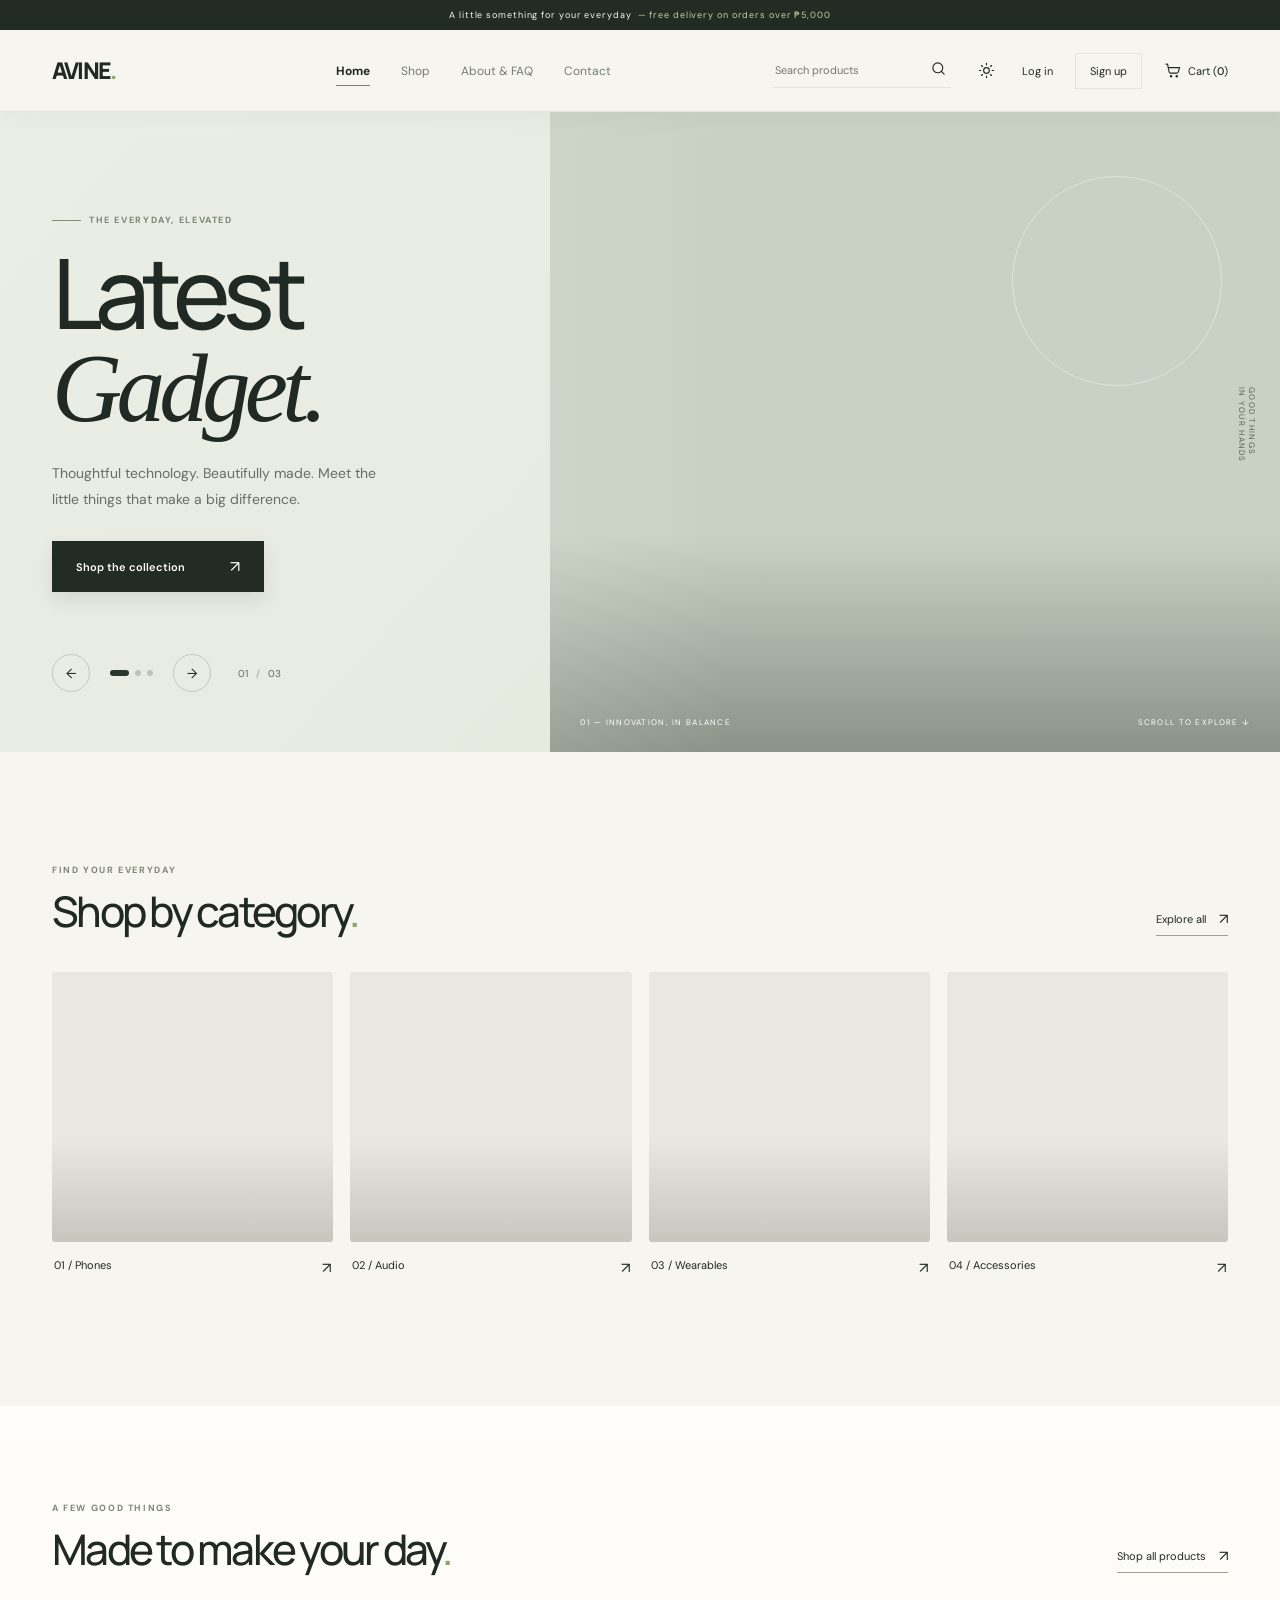
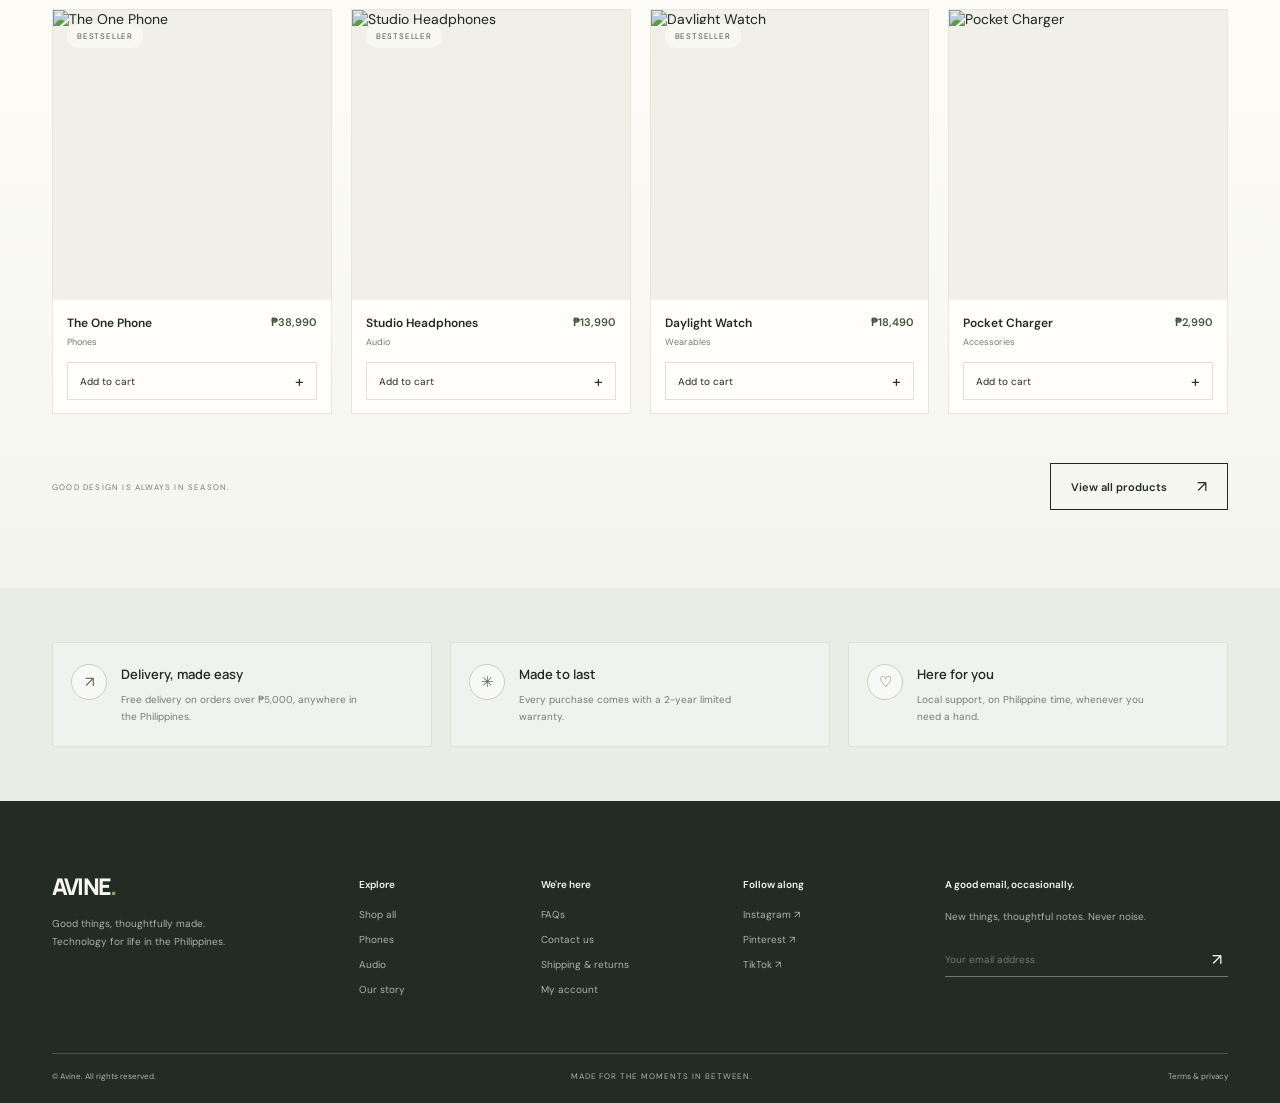
==== index.html @ 61c32970 "Initial commit" ====
<!DOCTYPE html>
<html lang="en-PH" class="scroll-smooth">
<head>
  <meta charset="UTF-8">
  <meta name="viewport" content="width=device-width, initial-scale=1.0">
  <meta name="theme-color" content="#f4f2eb">
  <title>AVINE — Designed for your everyday</title>
  <script>
    if (localStorage.getItem('avine-theme') === 'dark') document.documentElement.classList.add('dark');
  </script>
  <script src="https://cdn.tailwindcss.com"></script>
  <script>tailwind.config={darkMode:'class',theme:{extend:{fontFamily:{sans:['Inter','sans-serif'],display:['Manrope','sans-serif']}}}}</script>
  <link rel="preconnect" href="https://fonts.googleapis.com">
  <link rel="preconnect" href="https://fonts.gstatic.com" crossorigin>
  <link href="https://fonts.googleapis.com/css2?family=DM+Sans:wght@400;500;600;700&family=Manrope:wght@400;500;600;700;800&display=swap" rel="stylesheet">
  <link rel="stylesheet" href="styles.css">
</head>
<body data-page="home">
  <div class="announcement">A little something for your everyday <span>— free delivery on orders over ₱5,000</span></div>
  <header class="site-header">
    <a class="brand" href="index.html" aria-label="Avine home">AVINE<span class="brand-dot">.</span></a>
    <button class="menu-toggle" aria-label="Open navigation" aria-expanded="false"><span></span><span></span></button>
    <nav class="main-nav" aria-label="Main navigation">
      <a class="active" href="index.html">Home</a><a href="shop.html">Shop</a><a href="about-faq.html">About &amp; FAQ</a><a href="contact.html">Contact</a><a class="mobile-auth-link" href="auth.html">Log in</a><a class="mobile-auth-link" href="auth.html?mode=signup">Sign up</a>
    </nav>
    <div class="header-actions">
      <form class="search-form" action="shop.html"><input name="q" placeholder="Search products" aria-label="Search products"><button aria-label="Search"><svg viewBox="0 0 24 24"><circle cx="11" cy="11" r="7"></circle><path d="m16 16 4 4"></path></svg></button></form>
      <button class="theme-toggle" aria-label="Switch color theme"><svg class="sun-icon" viewBox="0 0 24 24"><circle cx="12" cy="12" r="4"></circle><path d="M12 2v2m0 16v2M4.93 4.93l1.42 1.42m11.3 11.3 1.42 1.42M2 12h2m16 0h2M4.93 19.07l1.42-1.42m11.3-11.3 1.42-1.42"></path></svg><svg class="moon-icon" viewBox="0 0 24 24"><path d="M20.2 15.1A8.5 8.5 0 0 1 8.9 3.8 8.5 8.5 0 1 0 20.2 15Z"></path></svg></button>
      <a class="login-link" href="auth.html">Log in</a><a class="signup-link" href="auth.html?mode=signup">Sign up</a><a class="cart-link" href="auth.html"><svg viewBox="0 0 24 24"><path d="M3 3h2l2.2 11.1a2 2 0 0 0 2 1.6h8.9a2 2 0 0 0 1.9-1.4L22 8H6"></path><circle cx="10" cy="20" r="1"></circle><circle cx="18" cy="20" r="1"></circle></svg><span>Cart (<b data-cart-count>0</b>)</span></a>
    </div>
  </header>
  <main>
    <section class="hero" aria-label="Featured collection">
      <div class="hero-copy">
        <p class="eyebrow"><span class="eyebrow-line"></span> THE EVERYDAY, ELEVATED</p>
        <h1 id="hero-title">Latest<br><span>Gadget.</span></h1>
        <p id="hero-description">Thoughtful technology. Beautifully made. Meet the little things that make a big difference.</p>
        <a class="button button-dark" href="shop.html">Shop the collection <span>↗</span></a>
        <div class="carousel-controls"><button data-slide="prev" aria-label="Previous slide">←</button><div class="carousel-dots"><button class="selected" data-slide-to="0" aria-label="Slide 1"></button><button data-slide-to="1" aria-label="Slide 2"></button><button data-slide-to="2" aria-label="Slide 3"></button></div><button data-slide="next" aria-label="Next slide">→</button><span class="slide-count">01 <i>/</i> 03</span></div>
      </div>
      <div class="hero-art"><div class="hero-image" id="hero-image"></div><div class="hero-caption"><span>01 — INNOVATION, IN BALANCE</span><span>SCROLL TO EXPLORE ↓</span></div><div class="hero-orbit"></div></div>
      <div class="hero-side-note">GOOD THINGS<br>IN YOUR HANDS</div>
    </section>
    <section class="section-wrap categories-section">
      <div class="section-heading"><div><p class="eyebrow">FIND YOUR EVERYDAY</p><h2>Shop by category<span class="brand-dot">.</span></h2></div><a class="text-link" href="shop.html">Explore all <span>↗</span></a></div>
      <div class="category-grid">
        <a class="category-card category-phone" href="shop.html?category=Phones"><div class="category-img"></div><div class="category-label"><span>01 / Phones</span><b>↗</b></div></a>
        <a class="category-card category-audio" href="shop.html?category=Audio"><div class="category-img"></div><div class="category-label"><span>02 / Audio</span><b>↗</b></div></a>
        <a class="category-card category-wearables" href="shop.html?category=Wearables"><div class="category-img"></div><div class="category-label"><span>03 / Wearables</span><b>↗</b></div></a>
        <a class="category-card category-accessories" href="shop.html?category=Accessories"><div class="category-img"></div><div class="category-label"><span>04 / Accessories</span><b>↗</b></div></a>
      </div>
    </section>
    <section class="featured-section">
      <div class="section-wrap">
        <div class="section-heading"><div><p class="eyebrow">A FEW GOOD THINGS</p><h2>Made to make your day<span class="brand-dot">.</span></h2></div><a class="text-link" href="shop.html">Shop all products <span>↗</span></a></div>
        <div class="product-grid" data-products="featured"></div>
        <div class="featured-bottom"><span>GOOD DESIGN IS ALWAYS IN SEASON.</span><a class="button button-outline" href="shop.html">View all products <span>↗</span></a></div>
      </div>
    </section>
    <section class="values-strip"><div class="section-wrap values-grid"><article><span class="value-icon">↗</span><div><h3>Delivery, made easy</h3><p>Free delivery on orders over ₱5,000, anywhere in the Philippines.</p></div></article><article><span class="value-icon">✳</span><div><h3>Made to last</h3><p>Every purchase comes with a 2-year limited warranty.</p></div></article><article><span class="value-icon">♡</span><div><h3>Here for you</h3><p>Local support, on Philippine time, whenever you need a hand.</p></div></article></div></section>
  </main>
  <footer class="site-footer">
    <div class="section-wrap"><div class="footer-top"><div class="footer-brand"><a class="brand" href="index.html">AVINE<span class="brand-dot">.</span></a><p>Good things, thoughtfully made.<br>Technology for life in the Philippines.</p></div><div class="footer-column"><h4>Explore</h4><a href="shop.html">Shop all</a><a href="shop.html?category=Phones">Phones</a><a href="shop.html?category=Audio">Audio</a><a href="about-faq.html">Our story</a></div><div class="footer-column"><h4>We're here</h4><a href="about-faq.html#faq">FAQs</a><a href="contact.html">Contact us</a><a href="contact.html">Shipping &amp; returns</a><a href="auth.html">My account</a></div><div class="footer-column footer-social"><h4>Follow along</h4><a href="https://www.instagram.com/">Instagram ↗</a><a href="https://www.pinterest.com/">Pinterest ↗</a><a href="https://www.tiktok.com/">TikTok ↗</a></div><div class="footer-newsletter"><h4>A good email, occasionally.</h4><p>New things, thoughtful notes. Never noise.</p><form class="newsletter-form"><input type="email" placeholder="Your email address" aria-label="Your email address" required><button aria-label="Subscribe">↗</button></form></div></div><div class="footer-bottom"><span>© Avine. All rights reserved.</span><span>MADE FOR THE MOMENTS IN BETWEEN.</span><a href="about-faq.html">Terms &amp; privacy</a></div></div>
  </footer>
  <div class="modal-backdrop" id="quick-view-modal" aria-hidden="true"><section class="quick-modal" role="dialog" aria-modal="true" aria-labelledby="quick-title"><button class="modal-close" data-close-modal aria-label="Close">×</button><div class="quick-image"></div><div class="quick-info"><p class="eyebrow">A CLOSER LOOK</p><h2 id="quick-title"></h2><p class="quick-price"></p><p class="quick-description"></p><div class="quantity-control"><button data-quantity="minus" aria-label="Decrease quantity">−</button><span data-quantity-value>1</span><button data-quantity="plus" aria-label="Increase quantity">+</button></div><button class="button button-dark quick-add">Add to cart <span>↗</span></button><a class="text-link quick-shop-link" href="shop.html">Explore the collection</a></div></section></div>
  <div class="toast" role="status" aria-live="polite"></div>
  <script src="script.js"></script>
</body>
</html>
---- styles.css ----
:root{--paper:#f4f2eb;--surface:#fbfaf6;--ink:#1c211e;--muted:#787d74;--line:#dedfd6;--accent:#c1d49b;--accent-dark:#25372c;--white:#fff;--serif:Georgia,"Times New Roman",serif;--sans:"DM Sans",Arial,sans-serif;--display:"Manrope","DM Sans",Arial,sans-serif}
*{box-sizing:border-box}html{scroll-behavior:smooth}body{margin:0;background:var(--paper);color:var(--ink);font-family:var(--sans);font-size:14px;-webkit-font-smoothing:antialiased;transition:background .25s,color .25s}body,button,input,select,textarea{font-family:var(--sans)}button,a,input,select,textarea{-webkit-tap-highlight-color:transparent}button{color:inherit}a{color:inherit;text-decoration:none}img{display:block;max-width:100%}.section-wrap{width:min(1280px,calc(100% - 104px));margin-inline:auto}.brand{font:800 23px/1 var(--display);letter-spacing:-1.6px;color:var(--ink)}.brand-dot{color:#8ba66c}.announcement{height:32px;display:flex;align-items:center;justify-content:center;gap:6px;background:#222b24;color:#f8f8f3;font-size:10px;letter-spacing:.07em}.announcement span{color:#c1d49b}.site-header{height:82px;padding:0 52px;display:flex;align-items:center;justify-content:space-between;border-bottom:1px solid var(--line);background:var(--paper);position:relative;z-index:10}.main-nav{display:flex;align-items:center;gap:36px;margin-left:5%}.main-nav a{font-size:12px;color:var(--muted);transition:color .2s}.main-nav a:hover,.main-nav a.active{color:var(--ink)}.main-nav a.active{font-weight:700}.header-actions{display:flex;align-items:center;gap:22px}.search-form{width:178px;height:34px;display:flex;align-items:center;border-bottom:1px solid var(--line)}.search-form input{width:100%;border:0;outline:0;background:transparent;font-size:11px;color:var(--ink)}.search-form button{border:0;background:transparent;padding:4px;cursor:pointer}.search-form svg,.cart-link svg,.theme-toggle svg{height:17px;width:17px;fill:none;stroke:currentColor;stroke-width:1.6;stroke-linecap:round;stroke-linejoin:round}.theme-toggle{border:0;padding:5px;background:none;cursor:pointer;display:inline-flex;align-items:center}.moon-icon{display:none}.dark .sun-icon{display:none}.dark .moon-icon{display:block}.login-link{font-size:11px}.cart-link{display:flex;align-items:center;gap:7px;font-size:11px;white-space:nowrap}.cart-link b{font-weight:500}.menu-toggle{display:none}
.hero{min-height:565px;display:grid;grid-template-columns:42% 58%;position:relative;overflow:hidden;background:#e6e9df}.hero-copy{padding:98px 0 54px max(52px,calc((100vw - 1280px)/2));position:relative;z-index:2}.eyebrow{margin:0 0 20px;font-size:9px;letter-spacing:.18em;font-weight:700;color:#7b8674}.eyebrow-line{display:inline-block;width:29px;height:1px;background:#829073;vertical-align:middle;margin-right:8px}.hero h1,.shop-banner h1,.contact-heading h1,.about-intro h1{font:500 clamp(58px,7.4vw,106px)/.95 var(--display);letter-spacing:-.075em;margin:0 0 22px}.hero h1 span{font-family:var(--serif);font-style:italic;font-weight:400;letter-spacing:-.06em}.hero-copy>p:not(.eyebrow){max-width:300px;font-size:13px;line-height:1.8;color:#686f64;margin:0 0 28px}.button{min-height:47px;padding:0 20px;display:inline-flex;align-items:center;justify-content:center;gap:30px;border:1px solid transparent;font-size:11px;font-weight:600;cursor:pointer;transition:transform .2s,background .2s,color .2s}.button:hover{transform:translateY(-2px)}.button span{font-size:16px;font-weight:400}.button-dark{background:#222b24;color:white}.button-dark:hover{background:#39483b}.button-outline{border-color:var(--ink);background:transparent;color:var(--ink)}.carousel-controls{display:flex;align-items:center;gap:14px;margin-top:70px}.carousel-controls>button{border:1px solid #c7c9bf;background:transparent;border-radius:50%;width:34px;height:34px;cursor:pointer}.carousel-dots{display:flex;gap:6px;margin:0 6px}.carousel-dots button{height:6px;width:6px;border:0;border-radius:50%;background:#c0c4b8;padding:0;cursor:pointer}.carousel-dots button.selected{background:#28372d;width:19px;border-radius:8px}.slide-count{font-size:10px;color:#626b61;margin-left:13px}.slide-count i{font-style:normal;color:#a0a497;margin:0 5px}.hero-art{position:relative;min-height:565px;background:#c9d1c4;overflow:hidden}.hero-image{position:absolute;inset:0;background-image:url("https://images.unsplash.com/photo-1605236453806-6ff36851218e?auto=format&fit=crop&w=1500&q=90");background-size:cover;background-position:center 46%;transition:background-image .45s}.hero-art:after{content:"";position:absolute;inset:0;background:linear-gradient(90deg,rgba(228,232,222,.08),transparent 26%),linear-gradient(0deg,rgba(20,25,20,.25),transparent 25%)}.hero-caption{position:absolute;bottom:25px;left:30px;right:30px;z-index:1;color:white;display:flex;justify-content:space-between;font-size:8px;letter-spacing:.13em}.hero-orbit{position:absolute;top:12%;right:9%;height:180px;width:180px;border:1px solid rgba(255,255,255,.44);border-radius:50%;z-index:1}.hero-side-note{position:absolute;right:23px;top:43%;writing-mode:vertical-rl;letter-spacing:.16em;font-size:8px;color:#57634f;z-index:2}
.categories-section{padding-top:104px;padding-bottom:111px}.section-heading{display:flex;justify-content:space-between;align-items:end;margin-bottom:32px}.section-heading .eyebrow{margin-bottom:11px}.section-heading h2,.faq-heading h2{font:500 clamp(30px,3.3vw,43px)/1.15 var(--display);letter-spacing:-.055em;margin:0}.text-link{font-size:11px;border-bottom:1px solid #9ca191;padding:0 0 6px;display:inline-flex;gap:13px;align-items:center}.text-link span{font-size:15px}.category-grid{display:grid;grid-template-columns:repeat(4,1fr);gap:15px}.category-card{display:block}.category-img{height:250px;background-color:#e8e6dc;background-size:cover;background-position:center;transition:background-size .35s,transform .35s;position:relative;overflow:hidden}.category-img:after{content:"";position:absolute;inset:0;background:linear-gradient(0deg,rgba(18,22,18,.16),transparent 38%)}.category-card:hover .category-img{transform:translateY(-3px)}.category-phone .category-img{background-image:url("https://images.unsplash.com/photo-1598327105666-5b89351aff97?auto=format&fit=crop&w=700&q=80")}.category-audio .category-img{background-image:url("https://images.unsplash.com/photo-1505740420928-5e560c06d30e?auto=format&fit=crop&w=700&q=80")}.category-wearables .category-img{background-image:url("https://images.unsplash.com/photo-1546868871-7041f2a55e12?auto=format&fit=crop&w=700&q=80")}.category-accessories .category-img{background-image:url("https://images.unsplash.com/photo-1523206489230-c012c64b2b48?auto=format&fit=crop&w=700&q=80")}.category-label{display:flex;justify-content:space-between;padding:15px 1px;font-size:11px}.category-label b{font-weight:400;font-size:15px}
.featured-section{background:var(--surface);padding:89px 0 70px}.product-grid{display:grid;grid-template-columns:repeat(4,minmax(0,1fr));gap:35px 16px}.product-card{min-width:0}.product-image-wrap{height:280px;background:#eeede7;position:relative;overflow:hidden}.product-image{width:100%;height:100%;object-fit:cover;transition:transform .45s}.product-card:hover .product-image{transform:scale(1.035)}.product-tag{position:absolute;left:12px;top:12px;background:rgba(251,250,246,.9);padding:6px 9px;font-size:8px;letter-spacing:.08em;text-transform:uppercase}.quick-view-button{position:absolute;bottom:11px;left:11px;right:11px;padding:12px;background:rgba(251,250,246,.94);border:0;font-size:10px;text-align:center;cursor:pointer;opacity:0;transform:translateY(5px);transition:.2s}.product-card:hover .quick-view-button,.quick-view-button:focus{opacity:1;transform:translateY(0)}.product-info{display:flex;justify-content:space-between;align-items:flex-start;gap:8px;padding:13px 0 0}.product-info h3{font-size:12px;font-weight:500;margin:0 0 5px}.product-category{font-size:9px;color:var(--muted);margin:0}.product-price{font-size:12px;white-space:nowrap}.product-add{margin-top:11px;width:100%;height:35px;border:1px solid var(--line);background:transparent;font-size:10px;cursor:pointer;transition:.2s}.product-add:hover{border-color:var(--ink);background:var(--ink);color:white}.featured-bottom{display:flex;align-items:center;justify-content:space-between;margin-top:47px}.featured-bottom>span{font-size:8px;letter-spacing:.15em;color:var(--muted)}.values-strip{padding:47px 0;background:#e8ebe2}.values-grid{display:grid;grid-template-columns:repeat(3,1fr);gap:45px}.values-grid article{display:flex;gap:17px;align-items:flex-start}.value-icon{flex:0 0 36px;height:36px;display:grid;place-items:center;border:1px solid #bec6b6;border-radius:50%;font-size:15px;color:#596c50}.values-grid h3{font:600 13px var(--display);margin:1px 0 8px}.values-grid p{font-size:10px;line-height:1.7;color:var(--muted);margin:0;max-width:245px}
.site-footer{background:#222b24;color:#f7f7f0;padding:66px 0 22px}.footer-top{display:grid;grid-template-columns:1.3fr .7fr .8fr .8fr 1.35fr;gap:32px;padding-bottom:57px}.footer-brand .brand{color:#f7f7f0}.footer-brand p,.footer-newsletter p{font-size:10px;line-height:1.8;color:#acb2a8;margin-top:16px}.footer-column,.footer-newsletter{display:flex;flex-direction:column;align-items:flex-start;gap:12px}.footer-column h4,.footer-newsletter h4{font-size:10px;font-weight:600;margin:3px 0 5px;color:#f5f6ef}.footer-column a{font-size:10px;color:#acb2a8}.footer-column a:hover{color:#fff}.footer-newsletter p{margin:0 0 2px}.newsletter-form{width:100%;display:flex;border-bottom:1px solid #596058;margin-top:3px}.newsletter-form input{flex:1;min-width:0;background:none;border:0;outline:0;color:#fff;padding:10px 0;font-size:10px}.newsletter-form button{border:0;background:none;color:white;font-size:16px;cursor:pointer}.footer-bottom{padding-top:17px;border-top:1px solid #495148;display:flex;justify-content:space-between;align-items:center;font-size:8px;color:#aeb5ab}.footer-bottom span:nth-child(2){letter-spacing:.12em}
.shop-banner{padding:43px 0 53px;border-bottom:1px solid var(--line)}.shop-banner .eyebrow,.contact-heading .eyebrow,.about-intro>.eyebrow{margin:0 0 35px}.shop-banner .eyebrow span,.contact-heading .eyebrow span,.about-intro>.eyebrow span{padding:0 7px;color:#b0b2a8}.shop-banner-row,.contact-title-row{display:flex;align-items:end;justify-content:space-between}.shop-banner h1,.contact-heading h1,.about-intro h1{font-size:clamp(45px,6vw,76px);margin-bottom:11px}.shop-banner-row p,.contact-title-row p{font-size:12px;color:var(--muted);margin:0}.shop-side-note{font-size:8px;line-height:1.8;letter-spacing:.14em;color:#888e82;text-align:right;padding-bottom:4px}.shop-layout{display:grid;grid-template-columns:210px 1fr;gap:47px;padding-top:51px;padding-bottom:105px}.filters-panel{border-right:1px solid var(--line);padding-right:26px}.filter-heading{display:flex;justify-content:space-between;align-items:center;padding-bottom:19px;border-bottom:1px solid var(--line)}.filter-heading h2{font-size:13px;font-weight:600;margin:0}.clear-filters{border:0;background:none;text-decoration:underline;text-underline-offset:3px;color:var(--muted);font-size:9px;cursor:pointer}.filter-group{padding:22px 0;border-bottom:1px solid var(--line)}.filter-group h3{font-size:11px;font-weight:600;margin:0 0 15px}.filter-group>label{display:flex;align-items:center;gap:9px;margin:11px 0;font-size:10px;cursor:pointer}.filter-group input[type=checkbox]{appearance:none;width:14px;height:14px;border:1px solid #b5b8ad;margin:0;cursor:pointer;position:relative}.filter-group input[type=checkbox]:checked{background:#28372d;border-color:#28372d}.filter-group input[type=checkbox]:checked:after{content:"✓";color:white;position:absolute;top:-2px;left:2px;font-size:11px}.filter-group label small{margin-left:auto;color:#a0a297;font-size:9px}.price-inputs{display:flex;align-items:end;gap:8px}.price-inputs>i{padding-bottom:8px;color:#a0a297;font-style:normal}.price-inputs label{display:flex;flex-direction:column;gap:6px;flex:1}.price-inputs label span{font-size:9px;color:var(--muted)}.price-inputs input{height:33px;width:100%;border:1px solid var(--line);background:var(--paper);padding:0 8px;font-size:10px;color:var(--ink);outline:0}.price-filter>input[type=range]{width:100%;margin-top:17px;accent-color:#596c50}.filter-note{margin-top:26px;padding:16px;background:#e8ebe2;display:flex;gap:12px;align-items:flex-start}.filter-note span{color:#6d805e}.filter-note p{font-size:9px;line-height:1.65;margin:0;color:#687064}.results-heading{display:flex;align-items:center;justify-content:space-between;margin:0 0 23px}.results-heading>p{font-size:10px;color:var(--muted);margin:0}.results-heading>p span{color:var(--ink);font-weight:600}.sort-label{font-size:10px;color:var(--muted);display:flex;align-items:center;gap:8px}.sort-label select{border:0;background:transparent;color:var(--ink);font-size:10px;outline:0}.shop-product-grid{grid-template-columns:repeat(3,minmax(0,1fr));gap:29px 14px}.shop-product-grid .product-image-wrap{height:230px}.shop-product-grid .quick-view-button{opacity:1;transform:none;left:auto;right:10px;bottom:10px;width:auto;padding:10px 12px}.pagination{display:flex;align-items:center;justify-content:center;gap:6px;margin-top:49px}.pagination button{height:32px;min-width:32px;padding:0 10px;background:none;border:1px solid transparent;font-size:10px;cursor:pointer}.pagination button.active{border-color:var(--ink);background:var(--ink);color:white}.pagination button:disabled{opacity:.35;cursor:default}.mobile-filter-toggle{display:none}.skeleton-card{min-width:0}.skeleton-image,.skeleton-line{background:linear-gradient(100deg,#eae9e2 20%,#f3f2ec 40%,#eae9e2 60%);background-size:200% 100%;animation:shimmer 1.35s infinite;height:230px}.skeleton-line{height:12px;width:70%;margin-top:15px}.skeleton-line.short{width:40%;height:9px;margin-top:8px}@keyframes shimmer{to{background-position-x:-200%}}.empty-state{grid-column:1/-1;padding:80px 20px;text-align:center}.empty-state h3{font:500 25px var(--display);margin:0 0 10px}.empty-state p{font-size:12px;color:var(--muted)}
.about-intro{padding-top:43px}.about-intro .eyebrow{margin-bottom:34px}.about-intro-grid{display:grid;grid-template-columns:1fr 1fr;align-items:end;margin-bottom:39px}.about-intro h1{margin:0}.about-intro-grid>p{font:400 17px/1.7 var(--serif);max-width:455px;margin:0 0 5px;color:#667063}.about-intro-image{height:400px;position:relative;overflow:hidden;background:#e8e6dc}.about-intro-image img{width:100%;height:100%;object-fit:cover}.about-intro-image>span{position:absolute;bottom:18px;left:20px;font-size:8px;letter-spacing:.17em;color:white}.story-section{padding-top:102px;padding-bottom:112px;display:grid;grid-template-columns:1fr 1fr;gap:9%;align-items:center}.story-image{height:435px;overflow:hidden;background:#e8e6dc}.story-image img{width:100%;height:100%;object-fit:cover}.story-copy{max-width:440px}.story-copy .eyebrow{margin-bottom:18px}.story-copy h2{font:500 clamp(40px,5vw,62px)/1.07 var(--display);letter-spacing:-.06em;margin:0 0 24px}.story-copy>p:not(.eyebrow){font-size:12px;line-height:1.9;color:var(--muted);margin:0 0 14px}.story-copy .text-link{margin-top:17px}.values-section{background:#e8ebe2;padding:78px 0 88px}.values-section .section-heading{align-items:end;margin-bottom:43px}.values-section .section-heading>p{font:14px/1.7 var(--serif);color:#727b6d;margin:0 4% 0 0}.standards-grid{display:grid;grid-template-columns:repeat(3,1fr);gap:15px}.standards-grid article{border-top:1px solid #c3c9bd;padding:20px 20px 5px 0}.standards-grid article>span{font-size:9px;color:#7b886f;letter-spacing:.12em}.standards-grid h3{font:600 17px var(--display);margin:24px 0 10px}.standards-grid p{font-size:11px;line-height:1.75;color:#737b70;max-width:270px;margin:0}.faq-section{padding-top:102px;padding-bottom:110px;display:grid;grid-template-columns:.8fr 1.2fr;gap:9%}.faq-heading .eyebrow{margin-bottom:16px}.faq-heading h2{max-width:400px}.faq-heading>p:last-child{font-size:11px;color:var(--muted);margin-top:17px}.faq-heading>p a,.faq-list a{color:var(--ink);text-decoration:underline;text-underline-offset:3px}.faq-list details{border-bottom:1px solid var(--line)}.faq-list details:first-child{border-top:1px solid var(--line)}.faq-list summary{list-style:none;cursor:pointer;padding:20px 0;display:flex;justify-content:space-between;align-items:center;font-size:12px;font-weight:500}.faq-list summary::-webkit-details-marker{display:none}.faq-list summary span{font-size:20px;font-weight:300;color:#829073;transition:transform .2s}.faq-list details[open] summary span{transform:rotate(45deg)}.faq-list details>p{font-size:11px;line-height:1.8;color:var(--muted);margin:0;padding:0 35px 20px 0;max-width:600px}
.contact-heading{padding-top:43px;padding-bottom:36px}.contact-heading .eyebrow{margin-bottom:34px}.contact-title-row h1{margin-top:0}.contact-layout{display:grid;grid-template-columns:1.06fr .94fr;gap:9%;padding-bottom:105px}.contact-form-wrap{padding-top:9px}.contact-form-wrap>.eyebrow{margin-bottom:12px}.contact-form-wrap h2,.reach-card h2{font:500 28px var(--display);letter-spacing:-.04em;margin:0 0 27px}.contact-form{display:grid;grid-template-columns:1fr 1fr;gap:20px 16px}.contact-form>label{display:flex;flex-direction:column;gap:9px;font-size:10px;font-weight:600}.contact-form>label:nth-child(3),.contact-form>label:nth-child(4){grid-column:1/-1}.contact-form input,.contact-form select,.contact-form textarea,.auth-form-box input:not([type=checkbox]){width:100%;border:1px solid var(--line);background:var(--surface);color:var(--ink);padding:13px 12px;font-size:11px;outline:0;resize:vertical;transition:border .2s}.contact-form input:focus,.contact-form select:focus,.contact-form textarea:focus,.auth-form-box input:focus{border-color:#829073}.contact-form select{height:42px}.contact-form textarea{min-height:112px}.contact-form .button{width:max-content;margin-top:2px}.form-success{display:none;align-self:center;font-size:11px;color:#4f7146;margin:0}.form-success.show{display:block}.reach-column{display:flex;flex-direction:column;gap:17px}.reach-card{background:#e8ebe2;padding:29px 30px 23px}.reach-card>.eyebrow{margin-bottom:12px}.reach-card h2{margin-bottom:24px}.reach-detail{border-top:1px solid #c9cec3;padding:15px 0 12px;display:flex;justify-content:space-between;gap:15px}.reach-detail>span,.map-caption>div>span{font-size:8px;letter-spacing:.12em;color:#798272}.reach-detail>a,.reach-detail>p{margin:0;text-align:right;font-size:11px;line-height:1.6}.reach-note{font-size:9px;color:#7c8477;margin:6px 0 0}.map-card{border:1px solid var(--line);background:var(--surface)}.map-art{height:190px;position:relative;overflow:hidden;background:#e4e8de;background-image:linear-gradient(32deg,transparent 47%,rgba(255,255,255,.8) 48%,rgba(255,255,255,.8) 50%,transparent 51%),linear-gradient(128deg,transparent 40%,rgba(255,255,255,.78) 41%,rgba(255,255,255,.78) 43%,transparent 44%),linear-gradient(90deg,rgba(190,200,182,.32) 1px,transparent 1px),linear-gradient(rgba(190,200,182,.32) 1px,transparent 1px);background-size:auto,auto,48px 48px,48px 48px}.map-road{position:absolute;height:9px;width:140%;left:-20%;background:rgba(255,255,255,.85);transform:rotate(-22deg);top:43%}.road-two{transform:rotate(42deg);top:42%;left:-18%}.road-three{height:5px;transform:rotate(4deg);top:70%}.map-park{position:absolute;width:108px;height:70px;right:12%;top:10%;border-radius:45% 10% 40% 20%;background:#c6d4ba;transform:rotate(-18deg)}.map-pin{position:absolute;left:51%;top:37%;height:32px;width:32px;border-radius:50% 50% 50% 4px;transform:rotate(-45deg);display:grid;place-items:center;background:#334637;color:white;font:700 12px var(--display);box-shadow:0 4px 10px #27382c45}.map-pin::first-letter{transform:rotate(45deg)}.map-label{position:absolute;left:calc(51% + 27px);top:51%;font-size:7px;letter-spacing:.12em;color:#5f6c59}.map-caption{padding:14px 17px;display:flex;justify-content:space-between;align-items:center}.map-caption p{font-size:10px;margin:5px 0 0}.map-caption>span{font-size:8px;line-height:1.7;color:var(--muted);text-align:right}
.modal-backdrop{position:fixed;inset:0;z-index:50;background:rgba(17,21,18,.58);display:none;align-items:center;justify-content:center;padding:20px}.modal-backdrop.open{display:flex}.quick-modal{position:relative;width:min(800px,100%);min-height:420px;background:var(--surface);display:grid;grid-template-columns:1fr 1fr;animation:modal-in .22s ease-out}.quick-modal .modal-close{position:absolute;right:15px;top:12px;border:0;background:none;font-size:25px;font-weight:300;cursor:pointer;z-index:2}.quick-image{min-height:420px;background:#eeede7 center/cover}.quick-info{padding:55px 39px 38px}.quick-info .eyebrow{margin-bottom:15px}.quick-info h2{font:500 30px var(--display);letter-spacing:-.04em;margin:0 0 9px}.quick-price{font-size:13px;margin:0 0 19px}.quick-description{font-size:11px;line-height:1.8;color:var(--muted);margin:0 0 24px}.quantity-control{width:104px;border:1px solid var(--line);display:flex;justify-content:space-between;align-items:center;height:36px;margin-bottom:13px}.quantity-control button{height:100%;width:33px;border:0;background:transparent;cursor:pointer}.quantity-control span{font-size:11px}.quick-add{width:100%;justify-content:space-between}.quick-shop-link{margin-top:17px}.toast{position:fixed;z-index:100;bottom:24px;left:50%;transform:translate(-50%,20px);background:#25372c;color:#fff;padding:14px 20px;font-size:11px;box-shadow:0 8px 30px #0002;opacity:0;pointer-events:none;transition:.25s}.toast.show{opacity:1;transform:translate(-50%,0)}@keyframes modal-in{from{opacity:0;transform:translateY(12px)}to{opacity:1;transform:translateY(0)}}
.auth-header{height:82px;padding:0 6%;display:flex;align-items:center;justify-content:space-between;border-bottom:1px solid var(--line)}.auth-header>div{display:flex;align-items:center;gap:10px;font-size:10px;color:var(--muted)}.auth-header .auth-switch{font-size:10px}.auth-header .theme-toggle{margin-left:15px}.auth-switch{border:0;background:none;padding:0;color:#5d744f;text-decoration:underline;text-underline-offset:3px;font-size:11px;cursor:pointer}.auth-main{min-height:calc(100vh - 82px);display:grid;grid-template-columns:43% 57%}.auth-visual{position:relative;min-height:700px;background:#d5dacd;overflow:hidden}.auth-visual-image{position:absolute;inset:0;background:linear-gradient(0deg,rgba(23,31,24,.48),transparent 50%),url("https://images.unsplash.com/photo-1512499617640-c74ae3a79d37?auto=format&fit=crop&w=1200&q=85") center/cover}.auth-visual>p{position:absolute;left:11%;bottom:18%;font:500 clamp(35px,5vw,68px)/1.06 var(--display);letter-spacing:-.06em;color:#fff}.auth-visual>span{position:absolute;bottom:34px;left:11%;font-size:8px;letter-spacing:.16em;color:#f0f1e9}.auth-panel{display:flex;align-items:center;justify-content:center;padding:54px 40px}.auth-form-box{width:min(390px,100%)}.auth-form-box>.eyebrow{margin-bottom:18px}.auth-form{display:none}.auth-form.active{display:block}.auth-form h1{font:500 clamp(31px,4vw,42px)/1.15 var(--display);letter-spacing:-.06em;margin:0 0 9px}.auth-subtitle{font-size:11px;color:var(--muted);margin:0 0 25px}.auth-form form{display:flex;flex-direction:column;gap:16px}.auth-form form>label:not(.check-label){font-size:10px;font-weight:600;display:flex;flex-direction:column;gap:8px}.auth-form-box input:not([type=checkbox]){height:43px}.forgot-row{display:flex;justify-content:space-between;align-items:center}.forgot-row a{font-size:9px;font-weight:400;color:#617653;text-decoration:underline;text-underline-offset:2px}.check-label{display:flex;align-items:center;gap:8px;font-size:10px;font-weight:400;cursor:pointer}.check-label input{accent-color:#354834;width:14px;height:14px;margin:0}.terms-label a{color:#617653;text-decoration:underline}.field-hint{font-size:9px;color:var(--muted);font-weight:400;margin-top:-3px}.auth-error{display:none;color:#a3433d;font-size:10px;margin:-6px 0 0}.auth-error.show{display:block}.auth-submit{width:100%;justify-content:space-between}.auth-divider{display:flex;align-items:center;gap:14px;margin:20px 0;color:#a0a297;font-size:8px}.auth-divider:before,.auth-divider:after{content:"";height:1px;background:var(--line);flex:1}.google-button{width:100%;height:43px;border:1px solid var(--line);background:transparent;font-size:10px;cursor:pointer}.google-button b{font:700 14px Arial;color:#4285f4;margin-right:8px}.auth-switch-copy{text-align:center;font-size:10px;color:var(--muted);margin:20px 0 0}.auth-back{border-top:1px solid var(--line);margin-top:28px;padding-top:18px;font-size:10px;color:var(--muted)}.signup-form h1{font-size:35px}.signup-form .auth-subtitle{margin-bottom:19px}.signup-form form{gap:12px}.signup-form .auth-switch-copy{margin-top:17px}
.dark{--paper:#191e1b;--surface:#212824;--ink:#edf0e9;--muted:#a3aa9f;--line:#3a433c;--accent:#c1d49b}.dark .announcement,.dark .site-footer{background:#111613}.dark .hero{background:#2b332d}.dark .hero-copy>p:not(.eyebrow){color:#bac1b4}.dark .hero-side-note{color:#b1bba9}.dark .hero-art{background:#303a32}.dark .categories-section .category-img{filter:brightness(.82)}.dark .product-image-wrap,.dark .quick-image,.dark .skeleton-image,.dark .skeleton-line{background-color:#2c332e}.dark .values-strip,.dark .values-section,.dark .reach-card,.dark .filter-note{background:#28312a}.dark .values-grid p,.dark .values-section .section-heading>p,.dark .standards-grid p,.dark .reach-note,.dark .filter-note p{color:#aab3a7}.dark .standards-grid article,.dark .reach-detail{border-color:#414b42}.dark .product-tag,.dark .quick-view-button{background:rgba(30,37,32,.94);color:#f2f3ec}.dark .product-add:hover{background:#e8ebe2;color:#1c211e}.dark .shop-banner .eyebrow,.dark .contact-heading .eyebrow,.dark .about-intro>.eyebrow{color:#a7b49d}.dark .about-intro-grid>p{color:#b4bcaf}.dark .map-art{filter:brightness(.75)}.dark .auth-visual{background:#303a32}.dark .category-phone .category-img,.dark .category-audio .category-img,.dark .category-wearables .category-img,.dark .category-accessories .category-img{filter:brightness(.78)}.dark .contact-form input,.dark .contact-form select,.dark .contact-form textarea,.dark .auth-form-box input:not([type=checkbox]),.dark .price-inputs input{background:#212824}.dark .filter-group input[type=checkbox]:checked{background:#94aa7d;border-color:#94aa7d}.dark .button-outline{border-color:var(--ink)}
@media(max-width:1050px){.site-header{padding-inline:30px}.main-nav{gap:20px;margin-left:0}.header-actions{gap:14px}.search-form{width:135px}.section-wrap{width:calc(100% - 60px)}.hero-copy{padding-left:30px}.hero-side-note{display:none}.category-img{height:210px}.product-image-wrap{height:230px}.footer-top{grid-template-columns:1.1fr .7fr .8fr .8fr 1.2fr;gap:20px}.shop-layout{gap:30px}.shop-product-grid .product-image-wrap{height:200px}}
@media(max-width:760px){.section-wrap{width:calc(100% - 40px)}.announcement{font-size:9px}.site-header{height:68px;padding-inline:20px}.site-header>.brand{font-size:21px}.menu-toggle{display:flex;flex-direction:column;gap:5px;border:0;background:transparent;padding:8px;order:3}.menu-toggle span{height:1px;width:20px;background:var(--ink)}.main-nav{display:none;position:absolute;top:68px;left:0;right:0;background:var(--paper);padding:18px 22px 22px;flex-direction:column;align-items:flex-start;gap:20px;border-bottom:1px solid var(--line);margin:0}.site-header.menu-open .main-nav{display:flex}.header-actions{gap:11px}.search-form{width:auto;border:0}.search-form input{display:none}.search-form button{padding:4px}.login-link{display:none}.cart-link{gap:4px}.cart-link svg{width:16px}.theme-toggle{padding:4px}.hero{grid-template-columns:1fr;min-height:auto}.hero-copy{padding:66px 25px 28px}.hero h1{font-size:72px}.hero-copy>p:not(.eyebrow){font-size:12px;max-width:275px}.carousel-controls{margin-top:31px}.hero-art{min-height:320px}.hero-image{background-position:center 45%}.hero-caption{left:17px;right:17px;bottom:16px}.hero-orbit{height:125px;width:125px}.categories-section{padding:68px 0 74px}.section-heading{align-items:end;gap:15px}.section-heading h2{font-size:29px}.section-heading .text-link{font-size:10px;white-space:nowrap}.category-grid{grid-template-columns:repeat(2,1fr);gap:8px 12px}.category-img{height:210px}.category-label{padding:11px 0;font-size:10px}.featured-section{padding:65px 0 55px}.product-grid{grid-template-columns:repeat(2,minmax(0,1fr));gap:25px 11px}.product-image-wrap{height:clamp(170px,54vw,260px)}.quick-view-button{opacity:1;transform:none;left:7px;right:7px;bottom:7px;padding:10px}.product-info{padding-top:10px}.product-info h3,.product-price{font-size:11px}.product-add{height:33px}.featured-bottom{margin-top:34px;gap:12px}.featured-bottom>span{font-size:7px}.featured-bottom .button{padding-inline:12px;gap:11px;font-size:9px}.values-strip{padding:35px 0}.values-grid{grid-template-columns:1fr;gap:24px}.values-grid p{max-width:100%}.site-footer{padding:47px 0 19px}.footer-top{grid-template-columns:1fr 1fr;gap:32px 18px;padding-bottom:35px}.footer-brand{grid-column:1/-1}.footer-newsletter{grid-column:1/-1}.footer-bottom{display:grid;grid-template-columns:1fr auto;gap:12px;font-size:8px}.footer-bottom span:nth-child(2){display:none}.shop-banner{padding:34px 0 38px}.shop-banner .eyebrow,.contact-heading .eyebrow,.about-intro>.eyebrow{margin-bottom:27px}.shop-banner h1,.contact-heading h1,.about-intro h1{font-size:49px}.shop-banner-row p,.contact-title-row p{max-width:275px;line-height:1.6}.shop-side-note{font-size:7px}.shop-layout{display:block;padding-top:27px;padding-bottom:75px}.filters-panel{display:none;border:1px solid var(--line);padding:0 16px 14px;margin-bottom:20px}.filters-panel.mobile-open{display:block}.filter-note{margin-top:16px}.results-heading{margin-bottom:18px;gap:6px}.results-heading>p,.sort-label{font-size:9px}.sort-label{margin-left:auto}.sort-label select{max-width:105px;font-size:9px}.mobile-filter-toggle{display:block;border:1px solid var(--line);background:transparent;padding:7px 9px;font-size:9px;white-space:nowrap}.shop-product-grid{gap:22px 10px}.shop-product-grid .product-image-wrap{height:clamp(155px,46vw,235px)}.shop-product-grid .product-info h3{font-size:10px}.shop-product-grid .product-add{font-size:9px}.pagination{margin-top:34px}.about-intro{padding-top:34px}.about-intro-grid{grid-template-columns:1fr;gap:16px;margin-bottom:25px}.about-intro-grid>p{font-size:15px;max-width:450px}.about-intro-image{height:260px}.story-section{padding-top:63px;padding-bottom:67px;grid-template-columns:1fr;gap:28px}.story-image{height:320px}.story-copy h2{font-size:47px}.values-section{padding:57px 0 62px}.values-section .section-heading{align-items:start;flex-direction:column;gap:13px;margin-bottom:27px}.values-section .section-heading>p br{display:none}.standards-grid{grid-template-columns:1fr;gap:18px}.standards-grid article{padding-top:15px}.standards-grid h3{margin:13px 0 7px}.faq-section{padding-top:65px;padding-bottom:70px;grid-template-columns:1fr;gap:25px}.faq-heading h2{font-size:32px}.faq-list summary{font-size:11px;padding:17px 0}.contact-heading{padding-top:34px;padding-bottom:28px}.contact-title-row{align-items:end}.contact-layout{grid-template-columns:1fr;gap:36px;padding-bottom:70px}.contact-form-wrap h2{font-size:25px}.contact-form{gap:16px 10px}.contact-form>label{font-size:9px}.contact-form input,.contact-form select,.contact-form textarea{font-size:10px;padding:12px 10px}.reach-card{padding:25px 20px 20px}.reach-card h2{font-size:24px}.map-art{height:170px}.quick-modal{grid-template-columns:1fr;max-height:90vh;overflow-y:auto}.quick-image{min-height:260px;height:36vh}.quick-info{padding:28px 23px}.quick-info h2{font-size:26px}.quick-modal .modal-close{background:var(--surface);border-radius:50%;width:32px;height:32px;line-height:1}.auth-header{height:68px;padding:0 20px}.auth-header>div>span{display:none}.auth-header .theme-toggle{margin-left:3px}.auth-main{min-height:calc(100vh - 68px);grid-template-columns:1fr}.auth-visual{display:none}.auth-panel{padding:43px 22px;align-items:flex-start}.auth-form-box{width:min(400px,100%);margin:auto}.auth-form h1{font-size:35px}.signup-form h1{font-size:31px}.auth-back{margin-top:24px}.auth-form form{gap:14px}}
@media(max-width:390px){.header-actions{gap:7px}.cart-link{font-size:10px}.theme-toggle{padding:3px}.category-img{height:170px}.shop-banner h1,.contact-heading h1,.about-intro h1{font-size:42px}.results-heading{flex-wrap:wrap}.sort-label{order:3;width:100%;justify-content:flex-end}.contact-form{grid-template-columns:1fr}.contact-form>label:nth-child(3),.contact-form>label:nth-child(4){grid-column:auto}.reach-detail{flex-direction:column;gap:7px}.reach-detail>a,.reach-detail>p{text-align:left}}
.signup-link{font-size:11px;color:var(--ink)}.mobile-auth-link{display:none}
@media(max-width:760px){.signup-link{display:none}.mobile-auth-link{display:block}}

/* Refined storefront surfaces and interaction details */
:root{--paper:#f6f5ef;--surface:#fffefa;--ink:#202923;--muted:#747c72;--line:#e4e5dc;--accent:#c9d9ae;--accent-dark:#25372c}
::selection{background:#dce7cd;color:#1e2b21}
a,button{-webkit-focus-ring-color:transparent}
:focus-visible{outline:2px solid #82986f;outline-offset:3px}
.site-header{position:sticky;top:0;box-shadow:0 5px 24px rgba(35,44,36,.035);backdrop-filter:blur(16px)}
.announcement{height:30px;font-size:9px;letter-spacing:.1em}
.brand{letter-spacing:-1.8px}
.main-nav{gap:31px}
.main-nav a{position:relative;padding:8px 0}
.main-nav a.active:after{content:"";position:absolute;bottom:1px;left:0;width:100%;height:1px;background:#73836a}
.signup-link{padding:10px 14px;border:1px solid var(--line);transition:background .2s,border .2s}
.signup-link:hover{background:var(--accent);border-color:var(--accent)}
.hero{min-height:600px;grid-template-columns:43% 57%;background:linear-gradient(132deg,#ebeee5,#e3e9dd)}
.hero-copy{padding-top:102px;padding-bottom:60px}
.hero .eyebrow{display:flex;align-items:center}
.hero h1{font-size:clamp(66px,7.6vw,108px);margin-bottom:25px}
.hero-copy>p:not(.eyebrow){font-size:14px;line-height:1.9;max-width:325px}
.hero-copy .button{min-height:51px;padding-inline:23px;gap:45px;box-shadow:0 8px 20px rgba(35,44,36,.1)}
.hero-art{min-height:600px}
.hero-image{background-position:center 48%;transform:scale(1.015)}
.hero-art:after{background:linear-gradient(90deg,rgba(228,232,222,.16),transparent 24%),linear-gradient(0deg,rgba(20,25,20,.34),transparent 34%)}
.hero-caption{font-size:8px;letter-spacing:.16em}
.hero-orbit{height:210px;width:210px;top:10%;right:8%;border-color:rgba(255,255,255,.38)}
.carousel-controls{margin-top:62px}
.carousel-controls>button{width:38px;height:38px;transition:background .2s,color .2s,border .2s}
.carousel-controls>button:hover{background:var(--ink);color:#fff;border-color:var(--ink)}
.categories-section{padding-top:112px;padding-bottom:112px}
.section-heading{margin-bottom:36px}
.section-heading h2,.faq-heading h2{letter-spacing:-.065em}
.category-grid{gap:17px}
.category-img{height:270px;border-radius:3px;background-color:#e9e8e0}
.category-label{padding:16px 2px;font-size:11px}
.category-label b{transition:transform .2s}
.category-card:hover .category-label b{transform:translate(3px,-3px)}
.featured-section{padding:96px 0 78px;background:linear-gradient(180deg,var(--surface),#f5f5ef)}
.product-grid{gap:32px 19px}
.product-card{padding-bottom:13px;background:var(--surface);border:1px solid rgba(220,223,213,.72);transition:transform .25s,box-shadow .25s,border-color .25s}
.product-card:hover{transform:translateY(-4px);box-shadow:0 14px 34px rgba(34,43,36,.08);border-color:#d5dccb}
.product-image-wrap{height:290px;background:#f0f0e9}
.product-image{mix-blend-mode:multiply}
.product-tag{left:14px;top:14px;padding:7px 10px;border-radius:99px;background:#f8f8f1;color:#465341;font-size:8px;letter-spacing:.1em}
.quick-view-button{left:12px;right:12px;bottom:12px;padding:13px;border-radius:2px;letter-spacing:.02em}
.product-info{padding:15px 14px 0;min-height:54px}
.product-info h3{font-size:12px;font-weight:600}
.product-price{font-size:11px;font-weight:600;color:#42553e}
.product-add{width:calc(100% - 28px);margin:8px 14px 0;height:38px;border-color:#dfe2d8;text-align:left;padding:0 12px;display:flex;justify-content:space-between;align-items:center}
.product-add span{font-size:16px}
.featured-bottom{margin-top:49px}
.button-outline{transition:background .2s,color .2s}
.button-outline:hover{background:var(--ink);color:#fff}
.values-strip{padding:54px 0;background:#e9ede4}
.values-grid{gap:18px}
.values-grid article{padding:21px 18px;border:1px solid rgba(115,133,105,.15);background:rgba(255,255,255,.34);border-radius:3px;gap:14px}
.value-icon{background:rgba(255,255,255,.56);border-color:#c7d0bf}
.values-grid h3{font-size:13px}
.values-grid p{font-size:10px}
.site-footer{padding-top:74px}
.footer-top{gap:35px}
.footer-column a,.footer-newsletter p{transition:color .2s}
.newsletter-form{border-bottom-color:#727a70}
.newsletter-form:focus-within{border-bottom-color:#d4dfc4}
.shop-banner{padding:52px 0 59px;background:linear-gradient(120deg,rgba(229,235,222,.74),transparent 70%)}
.shop-banner h1,.contact-heading h1,.about-intro h1{letter-spacing:-.075em}
.shop-layout{padding-top:57px}
.filters-panel{border-right-color:var(--line)}
.filter-group{padding:24px 0}
.filter-group>label{padding:3px 0}
.shop-product-grid .product-image-wrap{background:#f0f0e9}
.pagination button{transition:background .2s,color .2s,border-color .2s}
.pagination button:not(:disabled):hover{border-color:var(--line);background:var(--surface)}
.pagination button.active:hover{background:var(--ink);color:#fff}
.about-intro-image,.story-image{border-radius:3px}
.about-intro-image:after,.story-image:after{content:"";display:block;position:absolute;inset:0;pointer-events:none;box-shadow:inset 0 0 0 1px rgba(35,43,36,.06)}
.story-image{position:relative}
.values-section{background:linear-gradient(135deg,#e9ede4,#e4e9df)}
.standards-grid article{transition:transform .2s}
.standards-grid article:hover{transform:translateY(-3px)}
.faq-list details{transition:background .2s}
.faq-list details[open]{background:rgba(232,235,226,.34);padding-inline:12px}
.faq-list summary{padding-block:22px}
.contact-form-wrap{padding:30px;background:var(--surface);border:1px solid var(--line);box-shadow:0 12px 36px rgba(35,44,36,.035)}
.contact-form input,.contact-form select,.contact-form textarea{border-radius:2px}
.reach-card{border:1px solid rgba(115,133,105,.13);border-radius:3px}
.map-card{overflow:hidden;border-radius:3px;transition:transform .2s,box-shadow .2s}
.map-card:hover{transform:translateY(-3px);box-shadow:0 12px 28px rgba(34,43,36,.08)}
.quick-modal{border-radius:4px;overflow:hidden;box-shadow:0 25px 90px rgba(0,0,0,.22)}
.quick-image{background-color:#f0f0e9;background-blend-mode:multiply}
.quick-modal .modal-close{width:34px;height:34px;display:grid;place-items:center;border-radius:50%;background:rgba(255,254,250,.9);line-height:1}
.toast{border-radius:3px;box-shadow:0 10px 35px rgba(0,0,0,.18)}
.auth-panel{background:radial-gradient(ellipse at 80% 12%,rgba(226,233,217,.4),transparent 42%)}
.auth-form-box{padding:35px 0}
.auth-form-box input:not([type=checkbox]),.google-button{border-radius:2px}
.auth-submit{box-shadow:0 8px 22px rgba(35,44,36,.12)}
.dark .product-card{background:var(--surface);border-color:#354038}
.dark .product-image{mix-blend-mode:normal}
.dark .product-tag{background:#27312a;color:#e7ecdf}
.dark .product-price{color:#c6d9b4}
.dark .values-grid article{background:rgba(255,255,255,.025);border-color:#3b463b}
.dark .contact-form-wrap{background:var(--surface);border-color:var(--line)}
.dark .shop-banner{background:linear-gradient(120deg,rgba(47,59,48,.65),transparent 70%)}
.dark .featured-section{background:linear-gradient(180deg,var(--surface),#1b211d)}
@media(max-width:1200px){.site-header{padding-inline:30px}.main-nav{gap:19px;margin-left:1%}.header-actions{gap:12px}.search-form{width:135px}.signup-link{padding:9px 10px}}
@media(max-width:760px){.site-header{position:sticky;top:0}.hero{grid-template-columns:1fr;min-height:0}.hero-copy{padding:61px 25px 31px}.hero h1{font-size:72px}.hero-art{min-height:345px}.hero-orbit{height:145px;width:145px}.categories-section{padding:73px 0 78px}.category-grid{gap:9px 12px}.category-img{height:215px;border-radius:2px}.featured-section{padding:68px 0 58px}.product-grid{gap:22px 11px}.product-card{padding-bottom:9px}.product-image-wrap{height:clamp(170px,54vw,260px)}.product-info{padding:12px 10px 0;min-height:53px;gap:4px}.product-info h3{font-size:10px}.product-price{font-size:10px}.product-add{width:calc(100% - 20px);margin:7px 10px 0;height:35px;padding:0 9px}.values-strip{padding:34px 0}.values-grid{gap:12px}.values-grid article{padding:16px}.site-footer{padding-top:52px}.shop-banner{padding:39px 0 42px}.shop-layout{padding-top:31px}.shop-product-grid{gap:20px 10px}.shop-product-grid .product-image-wrap{height:clamp(155px,46vw,235px)}.contact-form-wrap{padding:22px 16px}.faq-list details[open]{padding-inline:9px}.auth-panel{background:var(--paper)}.auth-form-box{padding:12px 0}}
@media(max-width:390px){.hero h1{font-size:64px}.category-img{height:175px}.product-info{display:block}.product-price{display:block;margin-top:4px}.section-heading h2{font-size:26px}}
@media(prefers-reduced-motion:reduce){*,*::before,*::after{scroll-behavior:auto!important;animation-duration:.01ms!important;animation-iteration-count:1!important;transition-duration:.01ms!important}}
@media(max-width:760px){.search-form{width:auto}.header-actions{gap:8px}.site-header{padding-inline:16px}}

:root.dark{
  color-scheme:dark;
  --paper:#171d19;
  --surface:#202823;
  --ink:#edf1e9;
  --muted:#aab4a7;
  --line:#39443b;
  --accent:#c7d9ad;
  --accent-dark:#101612;
  --white:#f5f7f1
}
:root.dark{background-color:#171d19;color:#edf1e9}
html.dark body{background-color:#171d19;color:#edf1e9}
.dark body{background:var(--paper);color:var(--ink)}
.dark .site-header{background:rgba(23,29,25,.96);border-color:var(--line)}
.dark .main-nav a,.dark .login-link,.dark .signup-link,.dark .cart-link,.dark .search-form input{color:var(--ink)}
.dark .search-form{border-color:var(--line)}
.dark .announcement{background:#101612;color:#edf1e9}
.dark .announcement span{color:#c7d9ad}
.dark .hero{background:linear-gradient(132deg,#252e27,#1c251f);color:var(--ink)}
.dark .hero-copy>p:not(.eyebrow){color:#c0c9bc}
.dark .eyebrow,.dark .shop-banner .eyebrow,.dark .contact-heading .eyebrow,.dark .about-intro>.eyebrow{color:#b8c8aa}
.dark .hero-art{background:#26332a}
.dark .hero-art:after{background:linear-gradient(90deg,rgba(20,29,22,.16),transparent 28%),linear-gradient(0deg,rgba(9,14,10,.48),transparent 38%)}
.dark .hero-side-note{color:#c2d0b7}
.dark .carousel-controls>button{border-color:#526052;color:#e6ece1}
.dark .carousel-controls>button:hover{background:#c7d9ad;color:#172019;border-color:#c7d9ad}
.dark .carousel-dots button{background:#596355}
.dark .carousel-dots button.selected{background:#c7d9ad}
.dark .slide-count{color:#d0d8cd}
.dark .categories-section,.dark .story-section,.dark .faq-section,.dark .shop-layout{color:var(--ink)}
.dark .category-img{background-color:#252e28}
.dark .category-img:after{background:linear-gradient(0deg,rgba(10,15,11,.5),transparent 54%)}
.dark .category-phone .category-img,.dark .category-audio .category-img,.dark .category-wearables .category-img,.dark .category-accessories .category-img{filter:brightness(.68) saturate(.82)}
.dark .featured-section{background:linear-gradient(180deg,#202823,#1a211c)}
.dark .product-card{background:#242d27;border-color:#37443a}
.dark .product-card:hover{border-color:#586a57;box-shadow:0 14px 34px rgba(0,0,0,.22)}
.dark .product-image-wrap,.dark .quick-image{background-color:#2b342e}
.dark .product-image{mix-blend-mode:normal}
.dark .product-info h3,.dark .product-category,.dark .product-price{color:var(--ink)}
.dark .product-category{color:#aab4a7}
.dark .product-price{color:#c7d9ad}
.dark .product-tag{background:#19221b;color:#e5eddd}
.dark .quick-view-button{background:rgba(24,32,26,.96);color:#edf1e9}
.dark .product-add{border-color:#48564a;color:#e8eee5}
.dark .product-add:hover{background:#c7d9ad;border-color:#c7d9ad;color:#182019}
.dark .values-strip,.dark .values-section{background:linear-gradient(135deg,#242e27,#202923)}
.dark .values-grid article{background:rgba(255,255,255,.025);border-color:#3b493d}
.dark .values-grid h3,.dark .standards-grid h3{color:#edf1e9}
.dark .values-grid p,.dark .values-section .section-heading>p,.dark .standards-grid p{color:#b2bdb0}
.dark .value-icon{background:#2b362d;border-color:#4c5b4b;color:#c7d9ad}
.dark .standards-grid article,.dark .faq-list details,.dark .faq-list details:first-child{border-color:#3c473e}
.dark .faq-list details[open]{background:rgba(199,217,173,.07)}
.dark .faq-list summary,.dark .faq-list details>p,.dark .faq-heading>p:last-child{color:var(--ink)}
.dark .faq-heading>p:last-child{color:#b2bdb0}
.dark .faq-heading>p a,.dark .faq-list a{color:#dce8d1}
.dark .shop-banner{background:linear-gradient(120deg,#222d25,#171d19 78%);border-color:var(--line)}
.dark .filter-heading,.dark .filter-group{border-color:var(--line)}
.dark .filter-group input[type=checkbox]{border-color:#667264;background:#202823}
.dark .filter-group input[type=checkbox]:checked{background:#a9c392;border-color:#a9c392}
.dark .filter-group input[type=checkbox]:checked:after{color:#172019}
.dark .price-inputs input,.dark .sort-label select{background:#202823;color:var(--ink);border-color:var(--line)}
.dark .filter-note,.dark .reach-card{background:#253029;border-color:#3b493d}
.dark .filter-note p,.dark .reach-note,.dark .reach-detail>span,.dark .map-caption>div>span{color:#b2bdb0}
.dark .reach-detail{border-color:#465248}
.dark .map-card{background:#202823;border-color:#3b493d}
.dark .map-art{filter:brightness(.55) saturate(.7)}
.dark .map-caption p{color:#edf1e9}
.dark .contact-form-wrap{background:#202823;border-color:#39443b;box-shadow:0 12px 36px rgba(0,0,0,.15)}
.dark .contact-form input,.dark .contact-form select,.dark .contact-form textarea,.dark .auth-form-box input:not([type=checkbox]){background:#171e19;color:#edf1e9;border-color:#3d493f}
.dark .contact-form input::placeholder,.dark .contact-form textarea::placeholder,.dark .auth-form-box input::placeholder{color:#899587}
.dark .contact-form input:focus,.dark .contact-form select:focus,.dark .contact-form textarea:focus,.dark .auth-form-box input:focus{border-color:#9db58b}
.dark .form-success{color:#c7d9ad}
.dark .button-dark{background:#c7d9ad;color:#182019}
.dark .button-dark:hover{background:#d7e5c6;color:#152017}
.dark .button-outline{border-color:#9eae99;color:#edf1e9}
.dark .button-outline:hover{background:#c7d9ad;border-color:#c7d9ad;color:#182019}
.dark .pagination button.active{background:#c7d9ad;border-color:#c7d9ad;color:#182019}
.dark .pagination button:not(:disabled):hover{background:#2b362e;border-color:#48574a;color:#edf1e9}
.dark .pagination button.active:hover{background:#d7e5c6;color:#182019}
.dark .skeleton-image,.dark .skeleton-line{background:linear-gradient(100deg,#27312a 20%,#303b32 40%,#27312a 60%);background-size:200% 100%}
.dark .empty-state h3{color:var(--ink)}
.dark .empty-state p{color:var(--muted)}
.dark .quick-modal{background:#202823}
.dark .quick-modal .modal-close{background:#303b33;color:#edf1e9}
.dark .quantity-control{border-color:#48554a}
.dark .quantity-control button{color:#edf1e9}
.dark .auth-header{background:#171d19;border-color:var(--line)}
.dark .auth-panel{background:radial-gradient(ellipse at 80% 12%,rgba(104,129,91,.12),transparent 42%),#171d19}
.dark .auth-visual-image{filter:brightness(.72) saturate(.8)}
.dark .auth-divider:before,.dark .auth-divider:after{background:var(--line)}
.dark .google-button{background:#202823;color:var(--ink);border-color:#39443b}
.dark .auth-switch,.dark .forgot-row a,.dark .terms-label a{color:#c7d9ad}
.dark .brand-dot{color:#a9c392}
.dark .auth-error{color:#ffaaa2}
.dark .faq-list summary span{color:#c7d9ad}
.dark .filter-heading h2,.dark .filter-group h3,.dark .results-heading>p span{color:#edf1e9}
.dark .filter-group label,.dark .sort-label{color:#c4cdc1}
.dark .clear-filters{color:#b8c2b5}
.dark .about-intro-image,.dark .story-image{background:#2b342e}
.dark .category-img{background-color:#252e28}
.dark .auth-back{border-color:var(--line)}
.dark .toast{background:#c7d9ad;color:#182019}
.dark .site-footer{background:#101612;color:#edf1e9}
.dark .footer-brand .brand,.dark .footer-column h4,.dark .footer-newsletter h4{color:#edf1e9}
.dark .footer-brand p,.dark .footer-newsletter p,.dark .footer-column a,.dark .footer-bottom{color:#aab4a7}
.dark .footer-bottom{border-color:#374138}
.dark .newsletter-form{border-color:#536050}
.dark .newsletter-form input{color:#edf1e9}
.dark .newsletter-form button{color:#edf1e9}
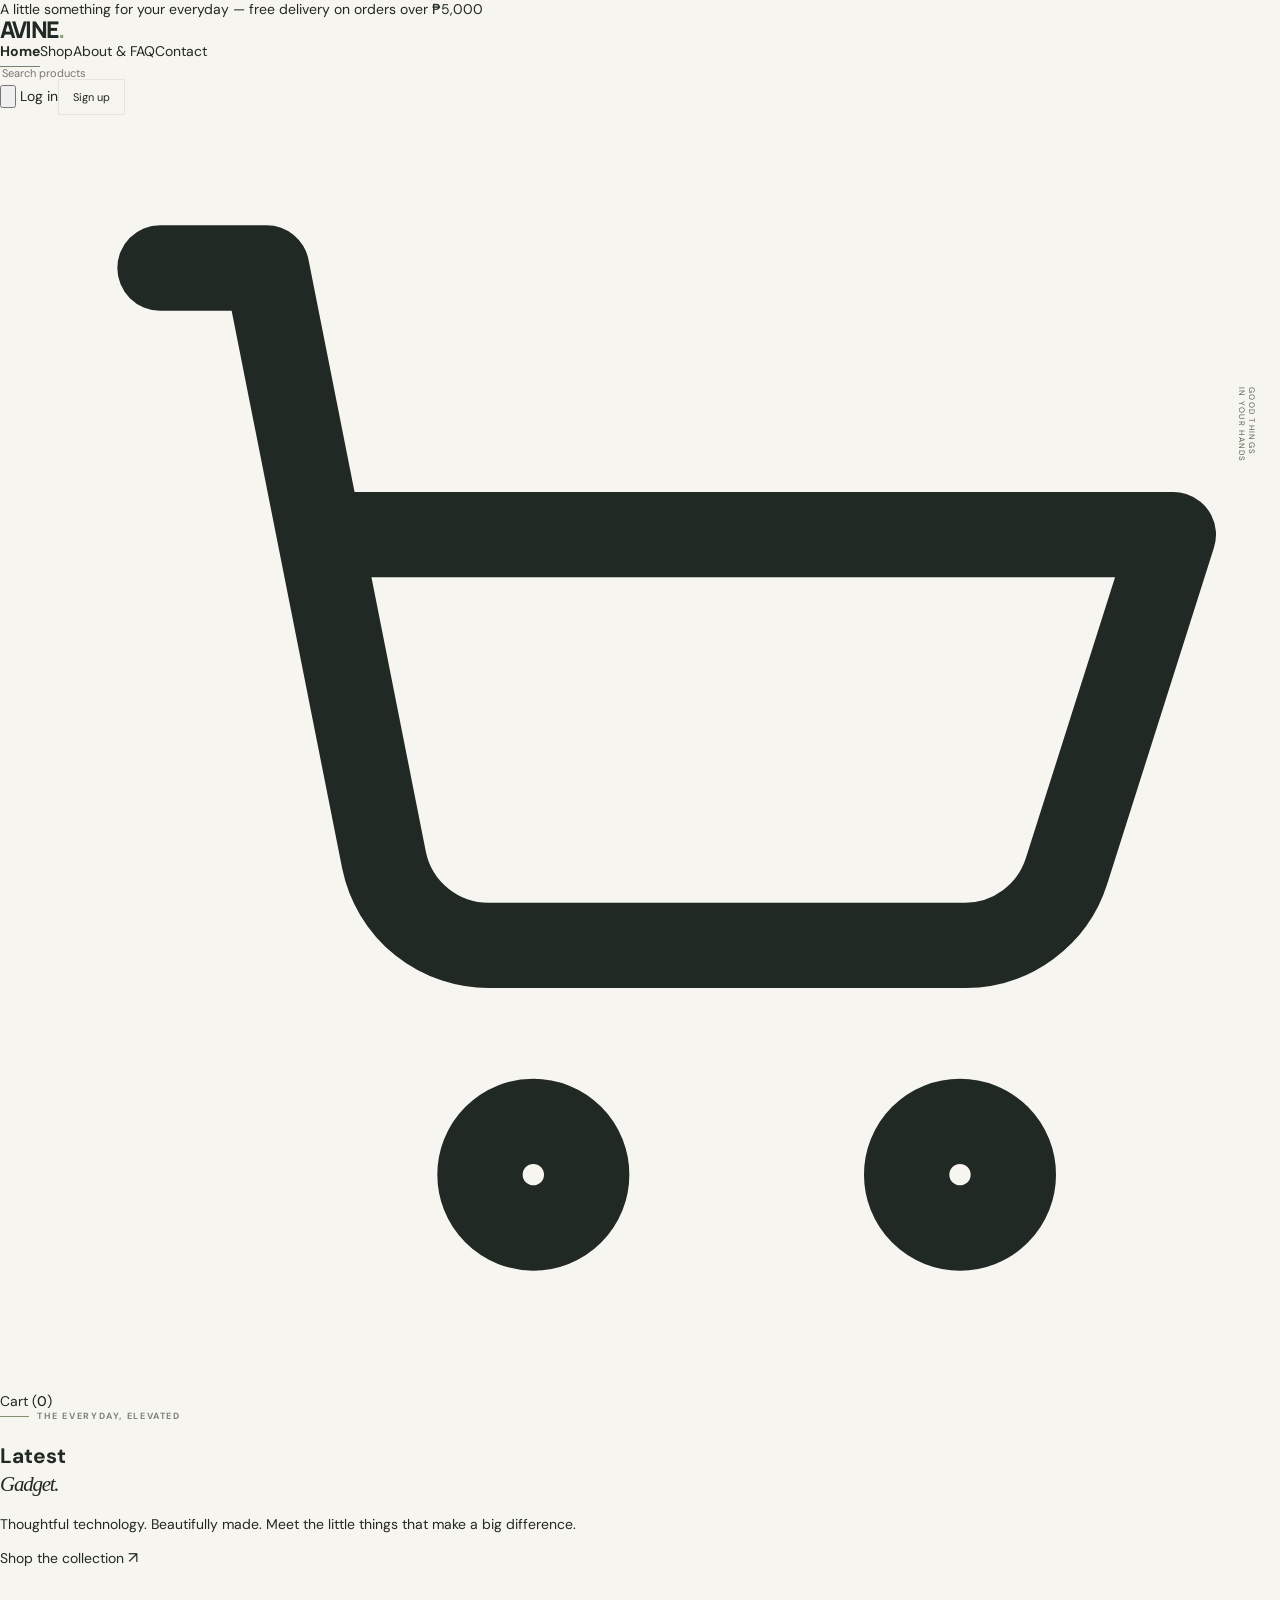
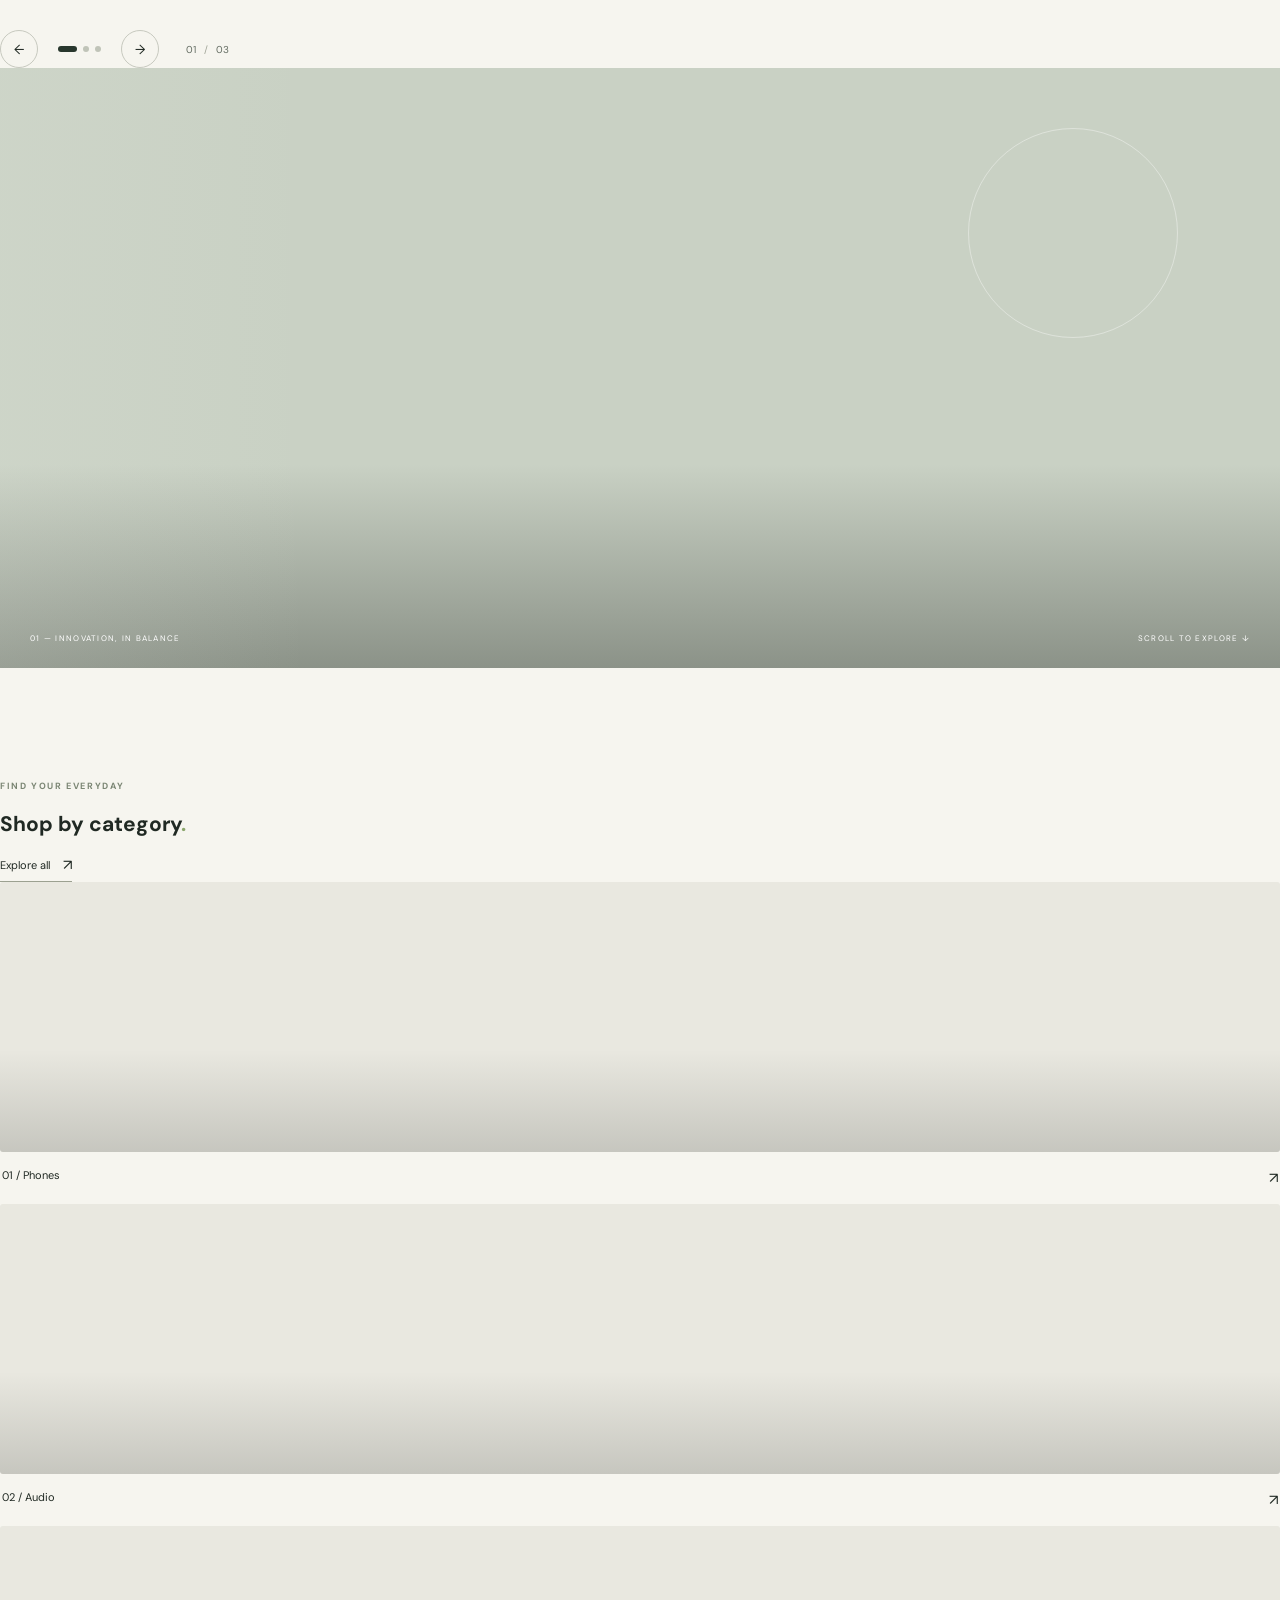
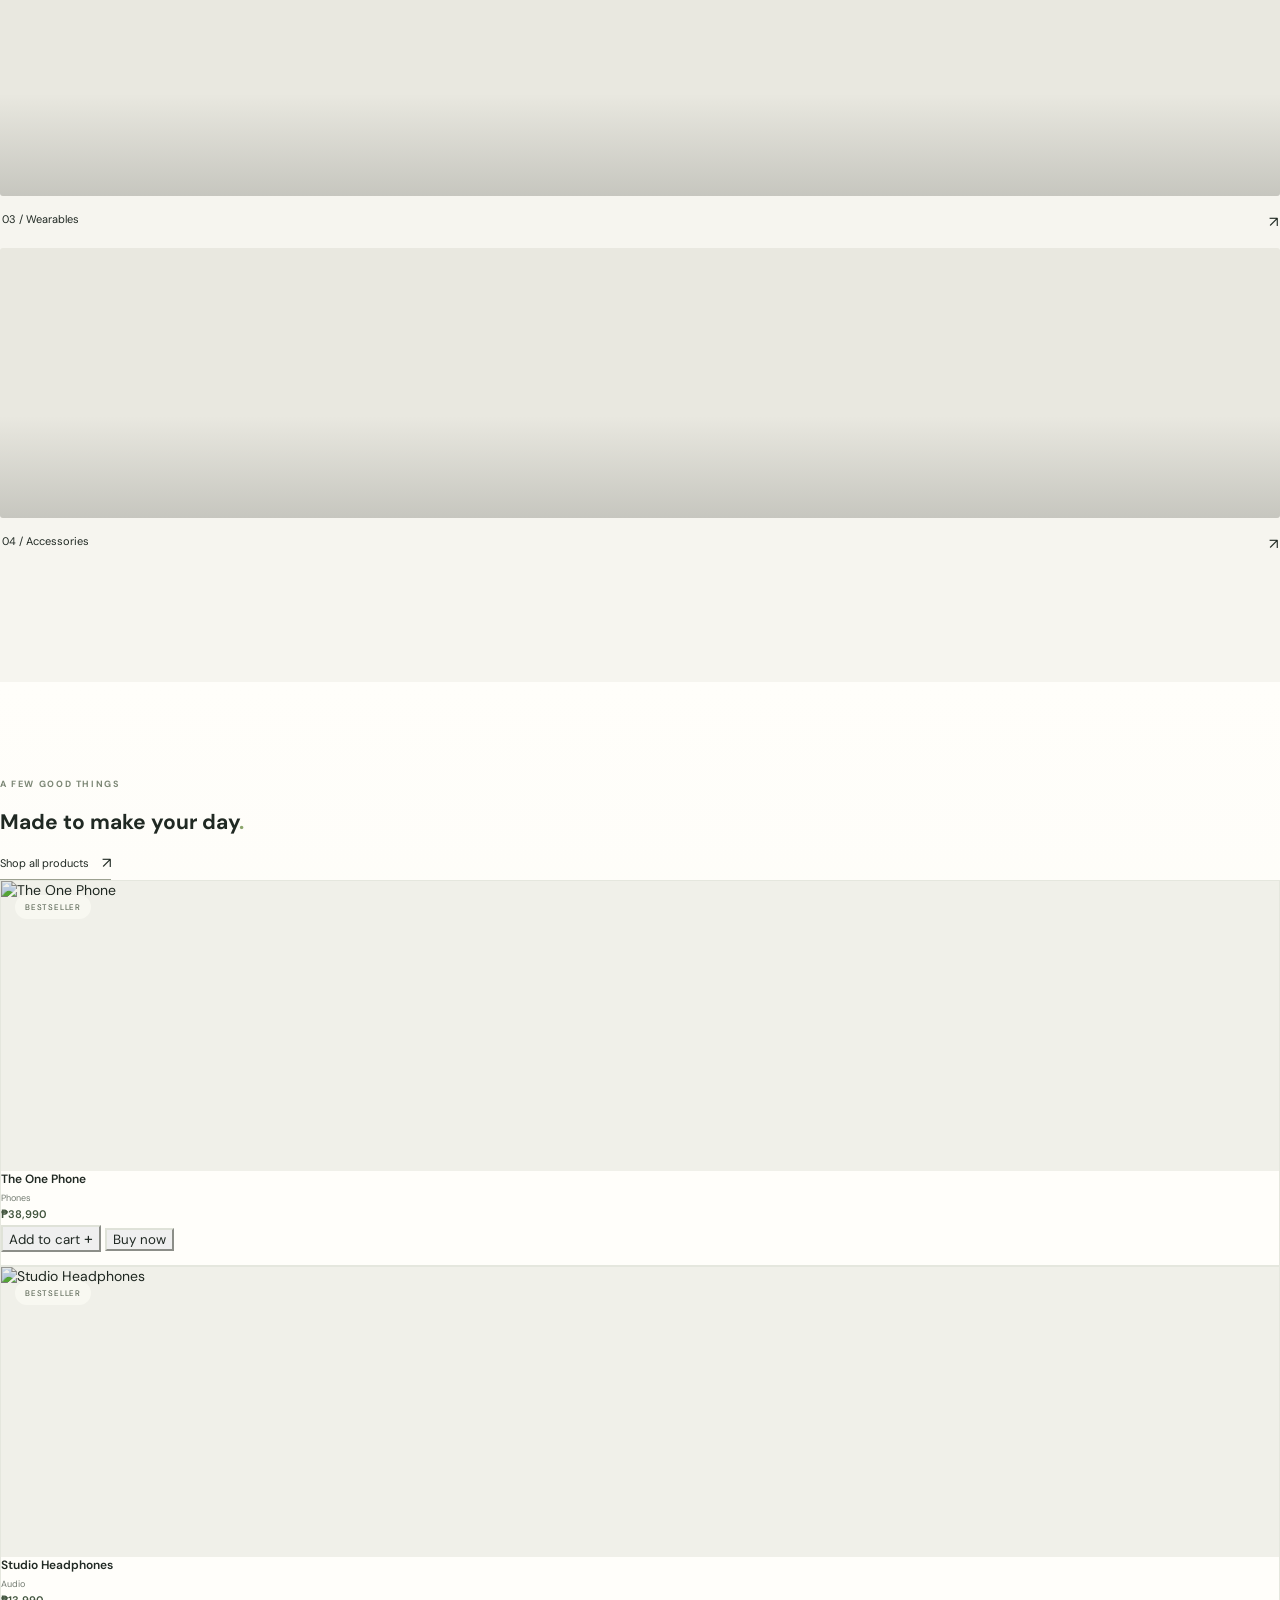
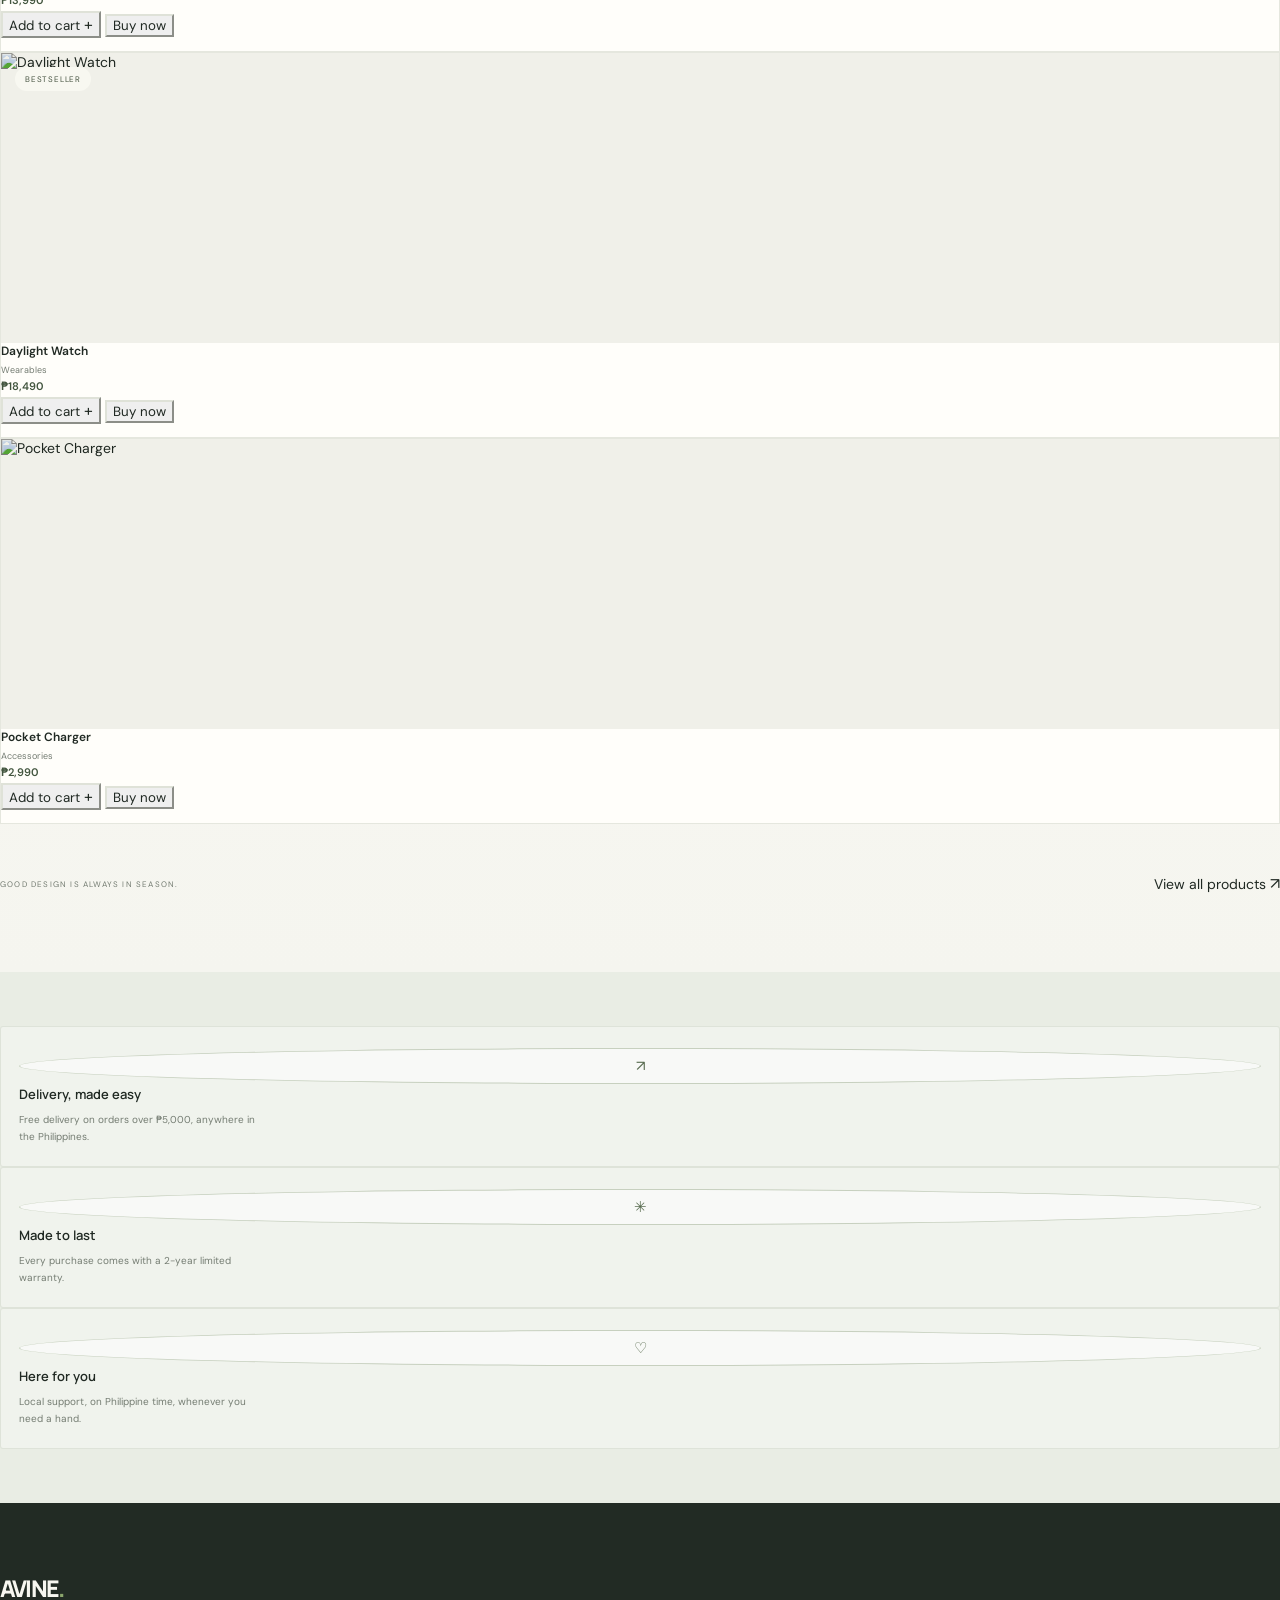
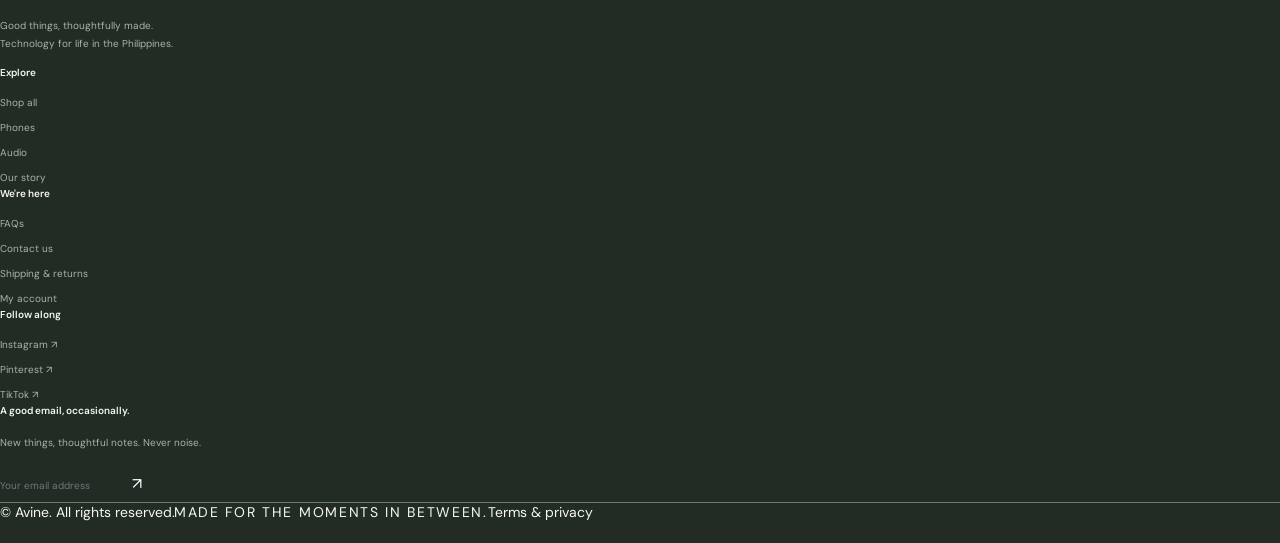
==== commit c95bc287: "fix some issues" ====
--- a/index.html
+++ b/index.html
@@ -16,53 +16,53 @@
   <link rel="stylesheet" href="styles.css">
 </head>
 <body data-page="home">
-  <div class="announcement">A little something for your everyday <span>— free delivery on orders over ₱5,000</span></div>
-  <header class="site-header">
+  <div class="announcement flex h-8 items-center justify-center gap-1.5 bg-[#222b24] text-[10px] tracking-[.07em] text-[#f8f8f3] dark:bg-[#101612] dark:text-[#edf1e9]">A little something for your everyday <span class="text-[#c1d49b] dark:text-[#c7d9ad]">— free delivery on orders over ₱5,000</span></div>
+  <header class="site-header relative z-10 flex h-[82px] items-center justify-between border-b border-[var(--line)] bg-[var(--paper)] px-[52px] max-[1200px]:px-[30px] max-[760px]:h-[68px] max-[760px]:px-4 sticky top-0 shadow-[0_5px_24px_rgba(35,44,36,.035)] backdrop-blur-[16px] dark:bg-[rgba(23,29,25,.96)] dark:border-[var(--line)]">
     <a class="brand" href="index.html" aria-label="Avine home">AVINE<span class="brand-dot">.</span></a>
-    <button class="menu-toggle" aria-label="Open navigation" aria-expanded="false"><span></span><span></span></button>
-    <nav class="main-nav" aria-label="Main navigation">
-      <a class="active" href="index.html">Home</a><a href="shop.html">Shop</a><a href="about-faq.html">About &amp; FAQ</a><a href="contact.html">Contact</a><a class="mobile-auth-link" href="auth.html">Log in</a><a class="mobile-auth-link" href="auth.html?mode=signup">Sign up</a>
+    <button class="menu-toggle" aria-label="Open navigation" aria-expanded="false"><span class="text-[#c1d49b] dark:text-[#c7d9ad]"></span><span></span></button>
+    <nav class="main-nav min-[761px]:flex items-center gap-[31px] ml-[5%] max-[1200px]:gap-[19px] max-[1200px]:ml-[1%]" aria-label="Main navigation">
+      <a class="active text-[var(--ink)] transition-colors hover:text-[var(--ink)] text-[12px] text-[var(--muted)] dark:text-[#edf1e9]" href="index.html">Home</a><a class="transition-colors hover:text-[var(--ink)] text-[12px] text-[var(--muted)] dark:text-[#edf1e9]" href="shop.html">Shop</a><a class="transition-colors hover:text-[var(--ink)] text-[12px] text-[var(--muted)] dark:text-[#edf1e9]" href="about-faq.html">About &amp; FAQ</a><a class="transition-colors hover:text-[var(--ink)] text-[12px] text-[var(--muted)] dark:text-[#edf1e9]" href="contact.html">Contact</a><a class="mobile-auth-link text-[12px] text-[var(--muted)] transition-colors hover:text-[var(--ink)] dark:text-[#edf1e9]" href="auth.html">Log in</a><a class="mobile-auth-link text-[12px] text-[var(--muted)] transition-colors hover:text-[var(--ink)] dark:text-[#edf1e9]" href="auth.html?mode=signup">Sign up</a>
     </nav>
-    <div class="header-actions">
-      <form class="search-form" action="shop.html"><input name="q" placeholder="Search products" aria-label="Search products"><button aria-label="Search"><svg viewBox="0 0 24 24"><circle cx="11" cy="11" r="7"></circle><path d="m16 16 4 4"></path></svg></button></form>
-      <button class="theme-toggle" aria-label="Switch color theme"><svg class="sun-icon" viewBox="0 0 24 24"><circle cx="12" cy="12" r="4"></circle><path d="M12 2v2m0 16v2M4.93 4.93l1.42 1.42m11.3 11.3 1.42 1.42M2 12h2m16 0h2M4.93 19.07l1.42-1.42m11.3-11.3 1.42-1.42"></path></svg><svg class="moon-icon" viewBox="0 0 24 24"><path d="M20.2 15.1A8.5 8.5 0 0 1 8.9 3.8 8.5 8.5 0 1 0 20.2 15Z"></path></svg></button>
-      <a class="login-link" href="auth.html">Log in</a><a class="signup-link" href="auth.html?mode=signup">Sign up</a><a class="cart-link" href="auth.html"><svg viewBox="0 0 24 24"><path d="M3 3h2l2.2 11.1a2 2 0 0 0 2 1.6h8.9a2 2 0 0 0 1.9-1.4L22 8H6"></path><circle cx="10" cy="20" r="1"></circle><circle cx="18" cy="20" r="1"></circle></svg><span>Cart (<b data-cart-count>0</b>)</span></a>
+    <div class="header-actions flex items-center gap-[22px] max-[1200px]:gap-3 max-[760px]:gap-2 max-[390px]:gap-[7px]">
+      <form class="search-form flex h-[34px] w-[178px] items-center border-b border-[var(--line)] max-[1200px]:w-[135px] max-[760px]:w-auto max-[760px]:border-0" action="shop.html"><input class="w-full border-0 bg-transparent text-[11px] text-[var(--ink)] outline-none" name="q" placeholder="Search products" aria-label="Search products"><button class="cursor-pointer border-0 bg-transparent p-1" aria-label="Search"><svg class="h-[17px] w-[17px] fill-none stroke-current" viewBox="0 0 24 24"><circle cx="11" cy="11" r="7"></circle><path d="m16 16 4 4"></path></svg></button></form>
+      <button class="theme-toggle inline-flex cursor-pointer items-center border-0 bg-transparent p-[5px]" aria-label="Switch color theme"><svg class="h-[17px] w-[17px] fill-none stroke-current sun-icon" viewBox="0 0 24 24"><circle cx="12" cy="12" r="4"></circle><path d="M12 2v2m0 16v2M4.93 4.93l1.42 1.42m11.3 11.3 1.42 1.42M2 12h2m16 0h2M4.93 19.07l1.42-1.42m11.3-11.3 1.42-1.42"></path></svg><svg class="h-[17px] w-[17px] fill-none stroke-current moon-icon" viewBox="0 0 24 24"><path d="M20.2 15.1A8.5 8.5 0 0 1 8.9 3.8 8.5 8.5 0 1 0 20.2 15Z"></path></svg></button>
+      <a class="login-link text-[11px]" href="auth.html">Log in</a><a class="signup-link" href="auth.html?mode=signup">Sign up</a><a class="cart-link flex items-center gap-[7px] whitespace-nowrap text-[11px]" href="auth.html"><svg class="h-[17px] w-[17px] fill-none stroke-current" viewBox="0 0 24 24"><path d="M3 3h2l2.2 11.1a2 2 0 0 0 2 1.6h8.9a2 2 0 0 0 1.9-1.4L22 8H6"></path><circle cx="10" cy="20" r="1"></circle><circle cx="18" cy="20" r="1"></circle></svg><span>Cart (<b data-cart-count>0</b>)</span></a>
     </div>
   </header>
   <main>
-    <section class="hero" aria-label="Featured collection">
-      <div class="hero-copy">
+    <section class="hero relative grid min-h-[565px] grid-cols-[42%_58%] overflow-hidden bg-[#e6e9df] max-[760px]:min-h-0 max-[760px]:grid-cols-1" aria-label="Featured collection">
+      <div class="hero-copy relative z-[2] pt-[102px] pb-[60px] pl-[max(52px,calc((100vw-1280px)/2))] max-[1200px]:pl-[30px] max-[760px]:px-[25px] max-[760px]:pt-[61px] max-[760px]:pb-[31px]">
         <p class="eyebrow"><span class="eyebrow-line"></span> THE EVERYDAY, ELEVATED</p>
-        <h1 id="hero-title">Latest<br><span>Gadget.</span></h1>
-        <p id="hero-description">Thoughtful technology. Beautifully made. Meet the little things that make a big difference.</p>
-        <a class="button button-dark" href="shop.html">Shop the collection <span>↗</span></a>
+        <h1 class="mb-[25px] font-[var(--display)] text-[clamp(66px,7.6vw,108px)] font-medium leading-[.95] tracking-[-.075em] max-[760px]:text-[72px] max-[390px]:text-[64px]" id="hero-title">Latest<br><span>Gadget.</span></h1>
+        <p class="mb-7 max-w-[325px] text-[14px] leading-[1.9] text-[#686f64] dark:text-[#c0c9bc] max-[760px]:max-w-[275px] max-[760px]:text-[12px]" id="hero-description">Thoughtful technology. Beautifully made. Meet the little things that make a big difference.</p>
+        <a class="button button-dark inline-flex min-h-[51px] items-center justify-center gap-[45px] border border-transparent bg-[#222b24] px-[23px] text-[11px] font-semibold text-white shadow-[0_8px_20px_rgba(35,44,36,.1)] transition duration-200 hover:-translate-y-0.5 hover:bg-[#39483b] cursor-pointer" href="shop.html">Shop the collection <span>↗</span></a>
         <div class="carousel-controls"><button data-slide="prev" aria-label="Previous slide">←</button><div class="carousel-dots"><button class="selected" data-slide-to="0" aria-label="Slide 1"></button><button data-slide-to="1" aria-label="Slide 2"></button><button data-slide-to="2" aria-label="Slide 3"></button></div><button data-slide="next" aria-label="Next slide">→</button><span class="slide-count">01 <i>/</i> 03</span></div>
       </div>
       <div class="hero-art"><div class="hero-image" id="hero-image"></div><div class="hero-caption"><span>01 — INNOVATION, IN BALANCE</span><span>SCROLL TO EXPLORE ↓</span></div><div class="hero-orbit"></div></div>
       <div class="hero-side-note">GOOD THINGS<br>IN YOUR HANDS</div>
     </section>
-    <section class="section-wrap categories-section">
-      <div class="section-heading"><div><p class="eyebrow">FIND YOUR EVERYDAY</p><h2>Shop by category<span class="brand-dot">.</span></h2></div><a class="text-link" href="shop.html">Explore all <span>↗</span></a></div>
-      <div class="category-grid">
-        <a class="category-card category-phone" href="shop.html?category=Phones"><div class="category-img"></div><div class="category-label"><span>01 / Phones</span><b>↗</b></div></a>
-        <a class="category-card category-audio" href="shop.html?category=Audio"><div class="category-img"></div><div class="category-label"><span>02 / Audio</span><b>↗</b></div></a>
-        <a class="category-card category-wearables" href="shop.html?category=Wearables"><div class="category-img"></div><div class="category-label"><span>03 / Wearables</span><b>↗</b></div></a>
-        <a class="category-card category-accessories" href="shop.html?category=Accessories"><div class="category-img"></div><div class="category-label"><span>04 / Accessories</span><b>↗</b></div></a>
+    <section class="section-wrap categories-section mx-auto w-[min(1280px,calc(100%-104px))] max-[1200px]:w-[calc(100%-60px)] max-[760px]:w-[calc(100%-40px)]">
+      <div class="section-heading mb-9 flex items-end justify-between max-[760px]:gap-[15px]"><div><p class="eyebrow">FIND YOUR EVERYDAY</p><h2 class="font-[var(--display)] text-[clamp(30px,3.3vw,43px)] font-medium leading-[1.15] tracking-[-.065em] max-[760px]:text-[29px] max-[390px]:text-[26px]">Shop by category<span class="brand-dot">.</span></h2></div><a class="text-link" href="shop.html">Explore all <span>↗</span></a></div>
+      <div class="category-grid grid grid-cols-4 gap-[17px] max-[760px]:grid-cols-2 max-[760px]:gap-x-3 max-[760px]:gap-y-[9px]">
+        <a class="category-card block category-phone" href="shop.html?category=Phones"><div class="category-img"></div><div class="category-label"><span>01 / Phones</span><b>↗</b></div></a>
+        <a class="category-card block category-audio" href="shop.html?category=Audio"><div class="category-img"></div><div class="category-label"><span>02 / Audio</span><b>↗</b></div></a>
+        <a class="category-card block category-wearables" href="shop.html?category=Wearables"><div class="category-img"></div><div class="category-label"><span>03 / Wearables</span><b>↗</b></div></a>
+        <a class="category-card block category-accessories" href="shop.html?category=Accessories"><div class="category-img"></div><div class="category-label"><span>04 / Accessories</span><b>↗</b></div></a>
       </div>
     </section>
     <section class="featured-section">
-      <div class="section-wrap">
-        <div class="section-heading"><div><p class="eyebrow">A FEW GOOD THINGS</p><h2>Made to make your day<span class="brand-dot">.</span></h2></div><a class="text-link" href="shop.html">Shop all products <span>↗</span></a></div>
-        <div class="product-grid" data-products="featured"></div>
-        <div class="featured-bottom"><span>GOOD DESIGN IS ALWAYS IN SEASON.</span><a class="button button-outline" href="shop.html">View all products <span>↗</span></a></div>
+      <div class="section-wrap mx-auto w-[min(1280px,calc(100%-104px))] max-[1200px]:w-[calc(100%-60px)] max-[760px]:w-[calc(100%-40px)]">
+        <div class="section-heading mb-9 flex items-end justify-between max-[760px]:gap-[15px]"><div><p class="eyebrow">A FEW GOOD THINGS</p><h2 class="font-[var(--display)] text-[clamp(30px,3.3vw,43px)] font-medium leading-[1.15] tracking-[-.065em] max-[760px]:text-[29px] max-[390px]:text-[26px]">Made to make your day<span class="brand-dot">.</span></h2></div><a class="text-link" href="shop.html">Shop all products <span>↗</span></a></div>
+        <div class="product-grid grid grid-cols-4 gap-x-[19px] gap-y-8 max-[760px]:grid-cols-2 max-[760px]:gap-x-[11px] max-[760px]:gap-y-[22px]" data-products="featured"></div>
+        <div class="featured-bottom"><span>GOOD DESIGN IS ALWAYS IN SEASON.</span><a class="button button-outline inline-flex min-h-[47px] items-center justify-center gap-[30px] border border-[var(--ink)] bg-transparent px-5 text-[11px] font-semibold text-[var(--ink)] transition duration-200 hover:-translate-y-0.5 hover:bg-[var(--ink)] hover:text-white cursor-pointer" href="shop.html">View all products <span>↗</span></a></div>
       </div>
     </section>
-    <section class="values-strip"><div class="section-wrap values-grid"><article><span class="value-icon">↗</span><div><h3>Delivery, made easy</h3><p>Free delivery on orders over ₱5,000, anywhere in the Philippines.</p></div></article><article><span class="value-icon">✳</span><div><h3>Made to last</h3><p>Every purchase comes with a 2-year limited warranty.</p></div></article><article><span class="value-icon">♡</span><div><h3>Here for you</h3><p>Local support, on Philippine time, whenever you need a hand.</p></div></article></div></section>
+    <section class="values-strip"><div class="section-wrap values-grid mx-auto grid w-[min(1280px,calc(100%-104px))] grid-cols-3 gap-[18px] max-[1200px]:w-[calc(100%-60px)] max-[760px]:w-[calc(100%-40px)] max-[760px]:grid-cols-1 max-[760px]:gap-3"><article class="flex items-start gap-[14px]"><span class="value-icon">↗</span><div><h3>Delivery, made easy</h3><p>Free delivery on orders over ₱5,000, anywhere in the Philippines.</p></div></article><article class="flex items-start gap-[14px]"><span class="value-icon">✳</span><div><h3>Made to last</h3><p>Every purchase comes with a 2-year limited warranty.</p></div></article><article class="flex items-start gap-[14px]"><span class="value-icon">♡</span><div><h3>Here for you</h3><p>Local support, on Philippine time, whenever you need a hand.</p></div></article></div></section>
   </main>
   <footer class="site-footer">
-    <div class="section-wrap"><div class="footer-top"><div class="footer-brand"><a class="brand" href="index.html">AVINE<span class="brand-dot">.</span></a><p>Good things, thoughtfully made.<br>Technology for life in the Philippines.</p></div><div class="footer-column"><h4>Explore</h4><a href="shop.html">Shop all</a><a href="shop.html?category=Phones">Phones</a><a href="shop.html?category=Audio">Audio</a><a href="about-faq.html">Our story</a></div><div class="footer-column"><h4>We're here</h4><a href="about-faq.html#faq">FAQs</a><a href="contact.html">Contact us</a><a href="contact.html">Shipping &amp; returns</a><a href="auth.html">My account</a></div><div class="footer-column footer-social"><h4>Follow along</h4><a href="https://www.instagram.com/">Instagram ↗</a><a href="https://www.pinterest.com/">Pinterest ↗</a><a href="https://www.tiktok.com/">TikTok ↗</a></div><div class="footer-newsletter"><h4>A good email, occasionally.</h4><p>New things, thoughtful notes. Never noise.</p><form class="newsletter-form"><input type="email" placeholder="Your email address" aria-label="Your email address" required><button aria-label="Subscribe">↗</button></form></div></div><div class="footer-bottom"><span>© Avine. All rights reserved.</span><span>MADE FOR THE MOMENTS IN BETWEEN.</span><a href="about-faq.html">Terms &amp; privacy</a></div></div>
+    <div class="section-wrap mx-auto w-[min(1280px,calc(100%-104px))] max-[1200px]:w-[calc(100%-60px)] max-[760px]:w-[calc(100%-40px)]"><div class="footer-top grid grid-cols-[1.3fr_.7fr_.8fr_.8fr_1.35fr] gap-[35px] pb-[57px] max-[1200px]:grid-cols-[1.1fr_.7fr_.8fr_.8fr_1.2fr] max-[1200px]:gap-5 max-[760px]:grid-cols-2 max-[760px]:gap-x-[18px] max-[760px]:gap-y-8 max-[760px]:pb-[35px]"><div class="footer-brand"><a class="brand" href="index.html">AVINE<span class="brand-dot">.</span></a><p>Good things, thoughtfully made.<br>Technology for life in the Philippines.</p></div><div class="footer-column"><h4>Explore</h4><a href="shop.html">Shop all</a><a href="shop.html?category=Phones">Phones</a><a href="shop.html?category=Audio">Audio</a><a href="about-faq.html">Our story</a></div><div class="footer-column"><h4>We're here</h4><a href="about-faq.html#faq">FAQs</a><a href="contact.html">Contact us</a><a href="contact.html">Shipping &amp; returns</a><a href="auth.html">My account</a></div><div class="footer-column footer-social"><h4>Follow along</h4><a href="https://www.instagram.com/">Instagram ↗</a><a href="https://www.pinterest.com/">Pinterest ↗</a><a href="https://www.tiktok.com/">TikTok ↗</a></div><div class="footer-newsletter"><h4>A good email, occasionally.</h4><p>New things, thoughtful notes. Never noise.</p><form class="newsletter-form flex"><input class="min-w-0 flex-1 bg-transparent" type="email" placeholder="Your email address" aria-label="Your email address" required><button aria-label="Subscribe">↗</button></form></div></div><div class="footer-bottom flex items-center justify-between border-t border-[#495148] pt-[17px] text-[8px] text-[#aeb5ab] dark:border-[#374138] max-[760px]:grid max-[760px]:grid-cols-[1fr_auto] max-[760px]:gap-3"><span>© Avine. All rights reserved.</span><span>MADE FOR THE MOMENTS IN BETWEEN.</span><a href="about-faq.html">Terms &amp; privacy</a></div></div>
   </footer>
-  <div class="modal-backdrop" id="quick-view-modal" aria-hidden="true"><section class="quick-modal" role="dialog" aria-modal="true" aria-labelledby="quick-title"><button class="modal-close" data-close-modal aria-label="Close">×</button><div class="quick-image"></div><div class="quick-info"><p class="eyebrow">A CLOSER LOOK</p><h2 id="quick-title"></h2><p class="quick-price"></p><p class="quick-description"></p><div class="quantity-control"><button data-quantity="minus" aria-label="Decrease quantity">−</button><span data-quantity-value>1</span><button data-quantity="plus" aria-label="Increase quantity">+</button></div><button class="button button-dark quick-add">Add to cart <span>↗</span></button><a class="text-link quick-shop-link" href="shop.html">Explore the collection</a></div></section></div>
+  <div class="modal-backdrop" id="quick-view-modal" aria-hidden="true"><section class="quick-modal" role="dialog" aria-modal="true" aria-labelledby="quick-title"><button class="modal-close" data-close-modal aria-label="Close">×</button><div class="quick-image"></div><div class="quick-info"><p class="eyebrow">A CLOSER LOOK</p><h2 id="quick-title"></h2><p class="quick-price"></p><p class="quick-description"></p><div class="quantity-control"><button data-quantity="minus" aria-label="Decrease quantity">−</button><span data-quantity-value>1</span><button data-quantity="plus" aria-label="Increase quantity">+</button></div><button class="button button-dark quick-add inline-flex min-h-[47px] items-center justify-center gap-[30px] border border-transparent bg-[#222b24] px-5 text-[11px] font-semibold text-white transition duration-200 hover:-translate-y-0.5 hover:bg-[#39483b] cursor-pointer">Add to cart <span>↗</span></button><a class="text-link quick-shop-link" href="shop.html">Explore the collection</a></div></section></div>
   <div class="toast" role="status" aria-live="polite"></div>
   <script src="script.js"></script>
 </body>
--- a/styles.css
+++ b/styles.css
@@ -1,18 +1,16 @@
 :root{--paper:#f4f2eb;--surface:#fbfaf6;--ink:#1c211e;--muted:#787d74;--line:#dedfd6;--accent:#c1d49b;--accent-dark:#25372c;--white:#fff;--serif:Georgia,"Times New Roman",serif;--sans:"DM Sans",Arial,sans-serif;--display:"Manrope","DM Sans",Arial,sans-serif}
-*{box-sizing:border-box}html{scroll-behavior:smooth}body{margin:0;background:var(--paper);color:var(--ink);font-family:var(--sans);font-size:14px;-webkit-font-smoothing:antialiased;transition:background .25s,color .25s}body,button,input,select,textarea{font-family:var(--sans)}button,a,input,select,textarea{-webkit-tap-highlight-color:transparent}button{color:inherit}a{color:inherit;text-decoration:none}img{display:block;max-width:100%}.section-wrap{width:min(1280px,calc(100% - 104px));margin-inline:auto}.brand{font:800 23px/1 var(--display);letter-spacing:-1.6px;color:var(--ink)}.brand-dot{color:#8ba66c}.announcement{height:32px;display:flex;align-items:center;justify-content:center;gap:6px;background:#222b24;color:#f8f8f3;font-size:10px;letter-spacing:.07em}.announcement span{color:#c1d49b}.site-header{height:82px;padding:0 52px;display:flex;align-items:center;justify-content:space-between;border-bottom:1px solid var(--line);background:var(--paper);position:relative;z-index:10}.main-nav{display:flex;align-items:center;gap:36px;margin-left:5%}.main-nav a{font-size:12px;color:var(--muted);transition:color .2s}.main-nav a:hover,.main-nav a.active{color:var(--ink)}.main-nav a.active{font-weight:700}.header-actions{display:flex;align-items:center;gap:22px}.search-form{width:178px;height:34px;display:flex;align-items:center;border-bottom:1px solid var(--line)}.search-form input{width:100%;border:0;outline:0;background:transparent;font-size:11px;color:var(--ink)}.search-form button{border:0;background:transparent;padding:4px;cursor:pointer}.search-form svg,.cart-link svg,.theme-toggle svg{height:17px;width:17px;fill:none;stroke:currentColor;stroke-width:1.6;stroke-linecap:round;stroke-linejoin:round}.theme-toggle{border:0;padding:5px;background:none;cursor:pointer;display:inline-flex;align-items:center}.moon-icon{display:none}.dark .sun-icon{display:none}.dark .moon-icon{display:block}.login-link{font-size:11px}.cart-link{display:flex;align-items:center;gap:7px;font-size:11px;white-space:nowrap}.cart-link b{font-weight:500}.menu-toggle{display:none}
-.hero{min-height:565px;display:grid;grid-template-columns:42% 58%;position:relative;overflow:hidden;background:#e6e9df}.hero-copy{padding:98px 0 54px max(52px,calc((100vw - 1280px)/2));position:relative;z-index:2}.eyebrow{margin:0 0 20px;font-size:9px;letter-spacing:.18em;font-weight:700;color:#7b8674}.eyebrow-line{display:inline-block;width:29px;height:1px;background:#829073;vertical-align:middle;margin-right:8px}.hero h1,.shop-banner h1,.contact-heading h1,.about-intro h1{font:500 clamp(58px,7.4vw,106px)/.95 var(--display);letter-spacing:-.075em;margin:0 0 22px}.hero h1 span{font-family:var(--serif);font-style:italic;font-weight:400;letter-spacing:-.06em}.hero-copy>p:not(.eyebrow){max-width:300px;font-size:13px;line-height:1.8;color:#686f64;margin:0 0 28px}.button{min-height:47px;padding:0 20px;display:inline-flex;align-items:center;justify-content:center;gap:30px;border:1px solid transparent;font-size:11px;font-weight:600;cursor:pointer;transition:transform .2s,background .2s,color .2s}.button:hover{transform:translateY(-2px)}.button span{font-size:16px;font-weight:400}.button-dark{background:#222b24;color:white}.button-dark:hover{background:#39483b}.button-outline{border-color:var(--ink);background:transparent;color:var(--ink)}.carousel-controls{display:flex;align-items:center;gap:14px;margin-top:70px}.carousel-controls>button{border:1px solid #c7c9bf;background:transparent;border-radius:50%;width:34px;height:34px;cursor:pointer}.carousel-dots{display:flex;gap:6px;margin:0 6px}.carousel-dots button{height:6px;width:6px;border:0;border-radius:50%;background:#c0c4b8;padding:0;cursor:pointer}.carousel-dots button.selected{background:#28372d;width:19px;border-radius:8px}.slide-count{font-size:10px;color:#626b61;margin-left:13px}.slide-count i{font-style:normal;color:#a0a497;margin:0 5px}.hero-art{position:relative;min-height:565px;background:#c9d1c4;overflow:hidden}.hero-image{position:absolute;inset:0;background-image:url("https://images.unsplash.com/photo-1605236453806-6ff36851218e?auto=format&fit=crop&w=1500&q=90");background-size:cover;background-position:center 46%;transition:background-image .45s}.hero-art:after{content:"";position:absolute;inset:0;background:linear-gradient(90deg,rgba(228,232,222,.08),transparent 26%),linear-gradient(0deg,rgba(20,25,20,.25),transparent 25%)}.hero-caption{position:absolute;bottom:25px;left:30px;right:30px;z-index:1;color:white;display:flex;justify-content:space-between;font-size:8px;letter-spacing:.13em}.hero-orbit{position:absolute;top:12%;right:9%;height:180px;width:180px;border:1px solid rgba(255,255,255,.44);border-radius:50%;z-index:1}.hero-side-note{position:absolute;right:23px;top:43%;writing-mode:vertical-rl;letter-spacing:.16em;font-size:8px;color:#57634f;z-index:2}
-.categories-section{padding-top:104px;padding-bottom:111px}.section-heading{display:flex;justify-content:space-between;align-items:end;margin-bottom:32px}.section-heading .eyebrow{margin-bottom:11px}.section-heading h2,.faq-heading h2{font:500 clamp(30px,3.3vw,43px)/1.15 var(--display);letter-spacing:-.055em;margin:0}.text-link{font-size:11px;border-bottom:1px solid #9ca191;padding:0 0 6px;display:inline-flex;gap:13px;align-items:center}.text-link span{font-size:15px}.category-grid{display:grid;grid-template-columns:repeat(4,1fr);gap:15px}.category-card{display:block}.category-img{height:250px;background-color:#e8e6dc;background-size:cover;background-position:center;transition:background-size .35s,transform .35s;position:relative;overflow:hidden}.category-img:after{content:"";position:absolute;inset:0;background:linear-gradient(0deg,rgba(18,22,18,.16),transparent 38%)}.category-card:hover .category-img{transform:translateY(-3px)}.category-phone .category-img{background-image:url("https://images.unsplash.com/photo-1598327105666-5b89351aff97?auto=format&fit=crop&w=700&q=80")}.category-audio .category-img{background-image:url("https://images.unsplash.com/photo-1505740420928-5e560c06d30e?auto=format&fit=crop&w=700&q=80")}.category-wearables .category-img{background-image:url("https://images.unsplash.com/photo-1546868871-7041f2a55e12?auto=format&fit=crop&w=700&q=80")}.category-accessories .category-img{background-image:url("https://images.unsplash.com/photo-1523206489230-c012c64b2b48?auto=format&fit=crop&w=700&q=80")}.category-label{display:flex;justify-content:space-between;padding:15px 1px;font-size:11px}.category-label b{font-weight:400;font-size:15px}
-.featured-section{background:var(--surface);padding:89px 0 70px}.product-grid{display:grid;grid-template-columns:repeat(4,minmax(0,1fr));gap:35px 16px}.product-card{min-width:0}.product-image-wrap{height:280px;background:#eeede7;position:relative;overflow:hidden}.product-image{width:100%;height:100%;object-fit:cover;transition:transform .45s}.product-card:hover .product-image{transform:scale(1.035)}.product-tag{position:absolute;left:12px;top:12px;background:rgba(251,250,246,.9);padding:6px 9px;font-size:8px;letter-spacing:.08em;text-transform:uppercase}.quick-view-button{position:absolute;bottom:11px;left:11px;right:11px;padding:12px;background:rgba(251,250,246,.94);border:0;font-size:10px;text-align:center;cursor:pointer;opacity:0;transform:translateY(5px);transition:.2s}.product-card:hover .quick-view-button,.quick-view-button:focus{opacity:1;transform:translateY(0)}.product-info{display:flex;justify-content:space-between;align-items:flex-start;gap:8px;padding:13px 0 0}.product-info h3{font-size:12px;font-weight:500;margin:0 0 5px}.product-category{font-size:9px;color:var(--muted);margin:0}.product-price{font-size:12px;white-space:nowrap}.product-add{margin-top:11px;width:100%;height:35px;border:1px solid var(--line);background:transparent;font-size:10px;cursor:pointer;transition:.2s}.product-add:hover{border-color:var(--ink);background:var(--ink);color:white}.featured-bottom{display:flex;align-items:center;justify-content:space-between;margin-top:47px}.featured-bottom>span{font-size:8px;letter-spacing:.15em;color:var(--muted)}.values-strip{padding:47px 0;background:#e8ebe2}.values-grid{display:grid;grid-template-columns:repeat(3,1fr);gap:45px}.values-grid article{display:flex;gap:17px;align-items:flex-start}.value-icon{flex:0 0 36px;height:36px;display:grid;place-items:center;border:1px solid #bec6b6;border-radius:50%;font-size:15px;color:#596c50}.values-grid h3{font:600 13px var(--display);margin:1px 0 8px}.values-grid p{font-size:10px;line-height:1.7;color:var(--muted);margin:0;max-width:245px}
-.site-footer{background:#222b24;color:#f7f7f0;padding:66px 0 22px}.footer-top{display:grid;grid-template-columns:1.3fr .7fr .8fr .8fr 1.35fr;gap:32px;padding-bottom:57px}.footer-brand .brand{color:#f7f7f0}.footer-brand p,.footer-newsletter p{font-size:10px;line-height:1.8;color:#acb2a8;margin-top:16px}.footer-column,.footer-newsletter{display:flex;flex-direction:column;align-items:flex-start;gap:12px}.footer-column h4,.footer-newsletter h4{font-size:10px;font-weight:600;margin:3px 0 5px;color:#f5f6ef}.footer-column a{font-size:10px;color:#acb2a8}.footer-column a:hover{color:#fff}.footer-newsletter p{margin:0 0 2px}.newsletter-form{width:100%;display:flex;border-bottom:1px solid #596058;margin-top:3px}.newsletter-form input{flex:1;min-width:0;background:none;border:0;outline:0;color:#fff;padding:10px 0;font-size:10px}.newsletter-form button{border:0;background:none;color:white;font-size:16px;cursor:pointer}.footer-bottom{padding-top:17px;border-top:1px solid #495148;display:flex;justify-content:space-between;align-items:center;font-size:8px;color:#aeb5ab}.footer-bottom span:nth-child(2){letter-spacing:.12em}
+*{box-sizing:border-box}html{scroll-behavior:smooth}body{margin:0;background:var(--paper);color:var(--ink);font-family:var(--sans);font-size:14px;-webkit-font-smoothing:antialiased;transition:background .25s,color .25s}body,button,input,select,textarea{font-family:var(--sans)}button,a,input,select,textarea{-webkit-tap-highlight-color:transparent}button{color:inherit}a{color:inherit;text-decoration:none}img{display:block;max-width:100%}.brand{font:800 23px/1 var(--display);letter-spacing:-1.6px;color:var(--ink)}.brand-dot{color:#8ba66c}.main-nav a.active{font-weight:700}.search-form input{border:0;outline:0;background:transparent;font-size:11px;color:var(--ink)}.search-form button{border:0;background:transparent;padding:4px;cursor:pointer}.search-form svg,.cart-link svg,.theme-toggle svg{fill:none;stroke:currentColor;stroke-width:1.6;stroke-linecap:round;stroke-linejoin:round}.moon-icon{display:none}.dark .sun-icon{display:none}.dark .moon-icon{display:block}.cart-link b{font-weight:500}.menu-toggle{display:none}.eyebrow{margin:0 0 20px;font-size:9px;letter-spacing:.18em;font-weight:700;color:#7b8674}.eyebrow-line{display:inline-block;width:29px;height:1px;background:#829073;vertical-align:middle;margin-right:8px}.hero h1 span{font-family:var(--serif);font-style:italic;font-weight:400;letter-spacing:-.06em}.button span{font-size:16px;font-weight:400}.carousel-controls{display:flex;align-items:center;gap:14px;margin-top:70px}.carousel-controls>button{border:1px solid #c7c9bf;background:transparent;border-radius:50%;width:34px;height:34px;cursor:pointer}.carousel-dots{display:flex;gap:6px;margin:0 6px}.carousel-dots button{height:6px;width:6px;border:0;border-radius:50%;background:#c0c4b8;padding:0;cursor:pointer}.carousel-dots button.selected{background:#28372d;width:19px;border-radius:8px}.slide-count{font-size:10px;color:#626b61;margin-left:13px}.slide-count i{font-style:normal;color:#a0a497;margin:0 5px}.hero-art{position:relative;min-height:565px;background:#c9d1c4;overflow:hidden}.hero-image{position:absolute;inset:0;background-image:url("https://images.unsplash.com/photo-1605236453806-6ff36851218e?auto=format&fit=crop&w=1500&q=90");background-size:cover;background-position:center 46%;transition:background-image .45s}.hero-art:after{content:"";position:absolute;inset:0;background:linear-gradient(90deg,rgba(228,232,222,.08),transparent 26%),linear-gradient(0deg,rgba(20,25,20,.25),transparent 25%)}.hero-caption{position:absolute;bottom:25px;left:30px;right:30px;z-index:1;color:white;display:flex;justify-content:space-between;font-size:8px;letter-spacing:.13em}.hero-orbit{position:absolute;top:12%;right:9%;height:180px;width:180px;border:1px solid rgba(255,255,255,.44);border-radius:50%;z-index:1}.hero-side-note{position:absolute;right:23px;top:43%;writing-mode:vertical-rl;letter-spacing:.16em;font-size:8px;color:#57634f;z-index:2}
+.categories-section{padding-top:104px;padding-bottom:111px}.section-heading .eyebrow{margin-bottom:11px}.text-link{font-size:11px;border-bottom:1px solid #9ca191;padding:0 0 6px;display:inline-flex;gap:13px;align-items:center}.text-link span{font-size:15px}.category-img{height:250px;background-color:#e8e6dc;background-size:cover;background-position:center;transition:background-size .35s,transform .35s;position:relative;overflow:hidden}.category-img:after{content:"";position:absolute;inset:0;background:linear-gradient(0deg,rgba(18,22,18,.16),transparent 38%)}.category-card:hover .category-img{transform:translateY(-3px)}.category-phone .category-img{background-image:url("https://images.unsplash.com/photo-1598327105666-5b89351aff97?auto=format&fit=crop&w=700&q=80")}.category-audio .category-img{background-image:url("https://images.unsplash.com/photo-1505740420928-5e560c06d30e?auto=format&fit=crop&w=700&q=80")}.category-wearables .category-img{background-image:url("https://images.unsplash.com/photo-1546868871-7041f2a55e12?auto=format&fit=crop&w=700&q=80")}.category-accessories .category-img{background-image:url("https://images.unsplash.com/photo-1523206489230-c012c64b2b48?auto=format&fit=crop&w=700&q=80")}.category-label{display:flex;justify-content:space-between;padding:15px 1px;font-size:11px}.category-label b{font-weight:400;font-size:15px}
+.featured-section{background:var(--surface);padding:89px 0 70px}.product-image-wrap{height:280px;background:#eeede7;position:relative;overflow:hidden}.product-image{width:100%;height:100%;object-fit:cover;transition:transform .45s}.product-card:hover .product-image{transform:scale(1.035)}.product-tag{position:absolute;left:12px;top:12px;background:rgba(251,250,246,.9);padding:6px 9px;font-size:8px;letter-spacing:.08em;text-transform:uppercase}.quick-view-button{position:absolute;bottom:11px;left:11px;right:11px;padding:12px;background:rgba(251,250,246,.94);border:0;font-size:10px;text-align:center;cursor:pointer;opacity:0;transform:translateY(5px);transition:.2s}.product-card:hover .quick-view-button,.quick-view-button:focus{opacity:1;transform:translateY(0)}.product-info h3{font-size:12px;font-weight:500;margin:0 0 5px}.product-category{font-size:9px;color:var(--muted);margin:0}.product-price{font-size:12px;white-space:nowrap}.featured-bottom{display:flex;align-items:center;justify-content:space-between;margin-top:47px}.featured-bottom>span{font-size:8px;letter-spacing:.15em;color:var(--muted)}.values-strip{padding:47px 0;background:#e8ebe2}.values-grid article{align-items:flex-start}.value-icon{flex:0 0 36px;height:36px;display:grid;place-items:center;border:1px solid #bec6b6;border-radius:50%;font-size:15px;color:#596c50}.values-grid h3{font:600 13px var(--display);margin:1px 0 8px}.values-grid p{font-size:10px;line-height:1.7;color:var(--muted);margin:0;max-width:245px}
+.site-footer{background:#222b24;color:#f7f7f0;padding:66px 0 22px}.footer-brand .brand{color:#f7f7f0}.footer-brand p,.footer-newsletter p{font-size:10px;line-height:1.8;color:#acb2a8;margin-top:16px}.footer-column,.footer-newsletter{display:flex;flex-direction:column;align-items:flex-start;gap:12px}.footer-column h4,.footer-newsletter h4{font-size:10px;font-weight:600;margin:3px 0 5px;color:#f5f6ef}.footer-column a{font-size:10px;color:#acb2a8}.footer-column a:hover{color:#fff}.footer-newsletter p{margin:0 0 2px}.newsletter-form{width:100%;border-bottom:1px solid #596058;margin-top:3px}.newsletter-form input{flex:1;min-width:0;background:none;border:0;outline:0;color:#fff;padding:10px 0;font-size:10px}.newsletter-form button{border:0;background:none;color:white;font-size:16px;cursor:pointer}.footer-bottom span:nth-child(2){letter-spacing:.12em}
 .shop-banner{padding:43px 0 53px;border-bottom:1px solid var(--line)}.shop-banner .eyebrow,.contact-heading .eyebrow,.about-intro>.eyebrow{margin:0 0 35px}.shop-banner .eyebrow span,.contact-heading .eyebrow span,.about-intro>.eyebrow span{padding:0 7px;color:#b0b2a8}.shop-banner-row,.contact-title-row{display:flex;align-items:end;justify-content:space-between}.shop-banner h1,.contact-heading h1,.about-intro h1{font-size:clamp(45px,6vw,76px);margin-bottom:11px}.shop-banner-row p,.contact-title-row p{font-size:12px;color:var(--muted);margin:0}.shop-side-note{font-size:8px;line-height:1.8;letter-spacing:.14em;color:#888e82;text-align:right;padding-bottom:4px}.shop-layout{display:grid;grid-template-columns:210px 1fr;gap:47px;padding-top:51px;padding-bottom:105px}.filters-panel{border-right:1px solid var(--line);padding-right:26px}.filter-heading{display:flex;justify-content:space-between;align-items:center;padding-bottom:19px;border-bottom:1px solid var(--line)}.filter-heading h2{font-size:13px;font-weight:600;margin:0}.clear-filters{border:0;background:none;text-decoration:underline;text-underline-offset:3px;color:var(--muted);font-size:9px;cursor:pointer}.filter-group{padding:22px 0;border-bottom:1px solid var(--line)}.filter-group h3{font-size:11px;font-weight:600;margin:0 0 15px}.filter-group>label{display:flex;align-items:center;gap:9px;margin:11px 0;font-size:10px;cursor:pointer}.filter-group input[type=checkbox]{appearance:none;width:14px;height:14px;border:1px solid #b5b8ad;margin:0;cursor:pointer;position:relative}.filter-group input[type=checkbox]:checked{background:#28372d;border-color:#28372d}.filter-group input[type=checkbox]:checked:after{content:"✓";color:white;position:absolute;top:-2px;left:2px;font-size:11px}.filter-group label small{margin-left:auto;color:#a0a297;font-size:9px}.price-inputs{display:flex;align-items:end;gap:8px}.price-inputs>i{padding-bottom:8px;color:#a0a297;font-style:normal}.price-inputs label{display:flex;flex-direction:column;gap:6px;flex:1}.price-inputs label span{font-size:9px;color:var(--muted)}.price-inputs input{height:33px;width:100%;border:1px solid var(--line);background:var(--paper);padding:0 8px;font-size:10px;color:var(--ink);outline:0}.price-filter>input[type=range]{width:100%;margin-top:17px;accent-color:#596c50}.filter-note{margin-top:26px;padding:16px;background:#e8ebe2;display:flex;gap:12px;align-items:flex-start}.filter-note span{color:#6d805e}.filter-note p{font-size:9px;line-height:1.65;margin:0;color:#687064}.results-heading{display:flex;align-items:center;justify-content:space-between;margin:0 0 23px}.results-heading>p{font-size:10px;color:var(--muted);margin:0}.results-heading>p span{color:var(--ink);font-weight:600}.sort-label{font-size:10px;color:var(--muted);display:flex;align-items:center;gap:8px}.sort-label select{border:0;background:transparent;color:var(--ink);font-size:10px;outline:0}.shop-product-grid{grid-template-columns:repeat(3,minmax(0,1fr));gap:29px 14px}.shop-product-grid .product-image-wrap{height:230px}.shop-product-grid .quick-view-button{opacity:1;transform:none;left:auto;right:10px;bottom:10px;width:auto;padding:10px 12px}.pagination{display:flex;align-items:center;justify-content:center;gap:6px;margin-top:49px}.pagination button{height:32px;min-width:32px;padding:0 10px;background:none;border:1px solid transparent;font-size:10px;cursor:pointer}.pagination button.active{border-color:var(--ink);background:var(--ink);color:white}.pagination button:disabled{opacity:.35;cursor:default}.mobile-filter-toggle{display:none}.skeleton-card{min-width:0}.skeleton-image,.skeleton-line{background:linear-gradient(100deg,#eae9e2 20%,#f3f2ec 40%,#eae9e2 60%);background-size:200% 100%;animation:shimmer 1.35s infinite;height:230px}.skeleton-line{height:12px;width:70%;margin-top:15px}.skeleton-line.short{width:40%;height:9px;margin-top:8px}@keyframes shimmer{to{background-position-x:-200%}}.empty-state{grid-column:1/-1;padding:80px 20px;text-align:center}.empty-state h3{font:500 25px var(--display);margin:0 0 10px}.empty-state p{font-size:12px;color:var(--muted)}
-.about-intro{padding-top:43px}.about-intro .eyebrow{margin-bottom:34px}.about-intro-grid{display:grid;grid-template-columns:1fr 1fr;align-items:end;margin-bottom:39px}.about-intro h1{margin:0}.about-intro-grid>p{font:400 17px/1.7 var(--serif);max-width:455px;margin:0 0 5px;color:#667063}.about-intro-image{height:400px;position:relative;overflow:hidden;background:#e8e6dc}.about-intro-image img{width:100%;height:100%;object-fit:cover}.about-intro-image>span{position:absolute;bottom:18px;left:20px;font-size:8px;letter-spacing:.17em;color:white}.story-section{padding-top:102px;padding-bottom:112px;display:grid;grid-template-columns:1fr 1fr;gap:9%;align-items:center}.story-image{height:435px;overflow:hidden;background:#e8e6dc}.story-image img{width:100%;height:100%;object-fit:cover}.story-copy{max-width:440px}.story-copy .eyebrow{margin-bottom:18px}.story-copy h2{font:500 clamp(40px,5vw,62px)/1.07 var(--display);letter-spacing:-.06em;margin:0 0 24px}.story-copy>p:not(.eyebrow){font-size:12px;line-height:1.9;color:var(--muted);margin:0 0 14px}.story-copy .text-link{margin-top:17px}.values-section{background:#e8ebe2;padding:78px 0 88px}.values-section .section-heading{align-items:end;margin-bottom:43px}.values-section .section-heading>p{font:14px/1.7 var(--serif);color:#727b6d;margin:0 4% 0 0}.standards-grid{display:grid;grid-template-columns:repeat(3,1fr);gap:15px}.standards-grid article{border-top:1px solid #c3c9bd;padding:20px 20px 5px 0}.standards-grid article>span{font-size:9px;color:#7b886f;letter-spacing:.12em}.standards-grid h3{font:600 17px var(--display);margin:24px 0 10px}.standards-grid p{font-size:11px;line-height:1.75;color:#737b70;max-width:270px;margin:0}.faq-section{padding-top:102px;padding-bottom:110px;display:grid;grid-template-columns:.8fr 1.2fr;gap:9%}.faq-heading .eyebrow{margin-bottom:16px}.faq-heading h2{max-width:400px}.faq-heading>p:last-child{font-size:11px;color:var(--muted);margin-top:17px}.faq-heading>p a,.faq-list a{color:var(--ink);text-decoration:underline;text-underline-offset:3px}.faq-list details{border-bottom:1px solid var(--line)}.faq-list details:first-child{border-top:1px solid var(--line)}.faq-list summary{list-style:none;cursor:pointer;padding:20px 0;display:flex;justify-content:space-between;align-items:center;font-size:12px;font-weight:500}.faq-list summary::-webkit-details-marker{display:none}.faq-list summary span{font-size:20px;font-weight:300;color:#829073;transition:transform .2s}.faq-list details[open] summary span{transform:rotate(45deg)}.faq-list details>p{font-size:11px;line-height:1.8;color:var(--muted);margin:0;padding:0 35px 20px 0;max-width:600px}
-.contact-heading{padding-top:43px;padding-bottom:36px}.contact-heading .eyebrow{margin-bottom:34px}.contact-title-row h1{margin-top:0}.contact-layout{display:grid;grid-template-columns:1.06fr .94fr;gap:9%;padding-bottom:105px}.contact-form-wrap{padding-top:9px}.contact-form-wrap>.eyebrow{margin-bottom:12px}.contact-form-wrap h2,.reach-card h2{font:500 28px var(--display);letter-spacing:-.04em;margin:0 0 27px}.contact-form{display:grid;grid-template-columns:1fr 1fr;gap:20px 16px}.contact-form>label{display:flex;flex-direction:column;gap:9px;font-size:10px;font-weight:600}.contact-form>label:nth-child(3),.contact-form>label:nth-child(4){grid-column:1/-1}.contact-form input,.contact-form select,.contact-form textarea,.auth-form-box input:not([type=checkbox]){width:100%;border:1px solid var(--line);background:var(--surface);color:var(--ink);padding:13px 12px;font-size:11px;outline:0;resize:vertical;transition:border .2s}.contact-form input:focus,.contact-form select:focus,.contact-form textarea:focus,.auth-form-box input:focus{border-color:#829073}.contact-form select{height:42px}.contact-form textarea{min-height:112px}.contact-form .button{width:max-content;margin-top:2px}.form-success{display:none;align-self:center;font-size:11px;color:#4f7146;margin:0}.form-success.show{display:block}.reach-column{display:flex;flex-direction:column;gap:17px}.reach-card{background:#e8ebe2;padding:29px 30px 23px}.reach-card>.eyebrow{margin-bottom:12px}.reach-card h2{margin-bottom:24px}.reach-detail{border-top:1px solid #c9cec3;padding:15px 0 12px;display:flex;justify-content:space-between;gap:15px}.reach-detail>span,.map-caption>div>span{font-size:8px;letter-spacing:.12em;color:#798272}.reach-detail>a,.reach-detail>p{margin:0;text-align:right;font-size:11px;line-height:1.6}.reach-note{font-size:9px;color:#7c8477;margin:6px 0 0}.map-card{border:1px solid var(--line);background:var(--surface)}.map-art{height:190px;position:relative;overflow:hidden;background:#e4e8de;background-image:linear-gradient(32deg,transparent 47%,rgba(255,255,255,.8) 48%,rgba(255,255,255,.8) 50%,transparent 51%),linear-gradient(128deg,transparent 40%,rgba(255,255,255,.78) 41%,rgba(255,255,255,.78) 43%,transparent 44%),linear-gradient(90deg,rgba(190,200,182,.32) 1px,transparent 1px),linear-gradient(rgba(190,200,182,.32) 1px,transparent 1px);background-size:auto,auto,48px 48px,48px 48px}.map-road{position:absolute;height:9px;width:140%;left:-20%;background:rgba(255,255,255,.85);transform:rotate(-22deg);top:43%}.road-two{transform:rotate(42deg);top:42%;left:-18%}.road-three{height:5px;transform:rotate(4deg);top:70%}.map-park{position:absolute;width:108px;height:70px;right:12%;top:10%;border-radius:45% 10% 40% 20%;background:#c6d4ba;transform:rotate(-18deg)}.map-pin{position:absolute;left:51%;top:37%;height:32px;width:32px;border-radius:50% 50% 50% 4px;transform:rotate(-45deg);display:grid;place-items:center;background:#334637;color:white;font:700 12px var(--display);box-shadow:0 4px 10px #27382c45}.map-pin::first-letter{transform:rotate(45deg)}.map-label{position:absolute;left:calc(51% + 27px);top:51%;font-size:7px;letter-spacing:.12em;color:#5f6c59}.map-caption{padding:14px 17px;display:flex;justify-content:space-between;align-items:center}.map-caption p{font-size:10px;margin:5px 0 0}.map-caption>span{font-size:8px;line-height:1.7;color:var(--muted);text-align:right}
-.modal-backdrop{position:fixed;inset:0;z-index:50;background:rgba(17,21,18,.58);display:none;align-items:center;justify-content:center;padding:20px}.modal-backdrop.open{display:flex}.quick-modal{position:relative;width:min(800px,100%);min-height:420px;background:var(--surface);display:grid;grid-template-columns:1fr 1fr;animation:modal-in .22s ease-out}.quick-modal .modal-close{position:absolute;right:15px;top:12px;border:0;background:none;font-size:25px;font-weight:300;cursor:pointer;z-index:2}.quick-image{min-height:420px;background:#eeede7 center/cover}.quick-info{padding:55px 39px 38px}.quick-info .eyebrow{margin-bottom:15px}.quick-info h2{font:500 30px var(--display);letter-spacing:-.04em;margin:0 0 9px}.quick-price{font-size:13px;margin:0 0 19px}.quick-description{font-size:11px;line-height:1.8;color:var(--muted);margin:0 0 24px}.quantity-control{width:104px;border:1px solid var(--line);display:flex;justify-content:space-between;align-items:center;height:36px;margin-bottom:13px}.quantity-control button{height:100%;width:33px;border:0;background:transparent;cursor:pointer}.quantity-control span{font-size:11px}.quick-add{width:100%;justify-content:space-between}.quick-shop-link{margin-top:17px}.toast{position:fixed;z-index:100;bottom:24px;left:50%;transform:translate(-50%,20px);background:#25372c;color:#fff;padding:14px 20px;font-size:11px;box-shadow:0 8px 30px #0002;opacity:0;pointer-events:none;transition:.25s}.toast.show{opacity:1;transform:translate(-50%,0)}@keyframes modal-in{from{opacity:0;transform:translateY(12px)}to{opacity:1;transform:translateY(0)}}
-.auth-header{height:82px;padding:0 6%;display:flex;align-items:center;justify-content:space-between;border-bottom:1px solid var(--line)}.auth-header>div{display:flex;align-items:center;gap:10px;font-size:10px;color:var(--muted)}.auth-header .auth-switch{font-size:10px}.auth-header .theme-toggle{margin-left:15px}.auth-switch{border:0;background:none;padding:0;color:#5d744f;text-decoration:underline;text-underline-offset:3px;font-size:11px;cursor:pointer}.auth-main{min-height:calc(100vh - 82px);display:grid;grid-template-columns:43% 57%}.auth-visual{position:relative;min-height:700px;background:#d5dacd;overflow:hidden}.auth-visual-image{position:absolute;inset:0;background:linear-gradient(0deg,rgba(23,31,24,.48),transparent 50%),url("https://images.unsplash.com/photo-1512499617640-c74ae3a79d37?auto=format&fit=crop&w=1200&q=85") center/cover}.auth-visual>p{position:absolute;left:11%;bottom:18%;font:500 clamp(35px,5vw,68px)/1.06 var(--display);letter-spacing:-.06em;color:#fff}.auth-visual>span{position:absolute;bottom:34px;left:11%;font-size:8px;letter-spacing:.16em;color:#f0f1e9}.auth-panel{display:flex;align-items:center;justify-content:center;padding:54px 40px}.auth-form-box{width:min(390px,100%)}.auth-form-box>.eyebrow{margin-bottom:18px}.auth-form{display:none}.auth-form.active{display:block}.auth-form h1{font:500 clamp(31px,4vw,42px)/1.15 var(--display);letter-spacing:-.06em;margin:0 0 9px}.auth-subtitle{font-size:11px;color:var(--muted);margin:0 0 25px}.auth-form form{display:flex;flex-direction:column;gap:16px}.auth-form form>label:not(.check-label){font-size:10px;font-weight:600;display:flex;flex-direction:column;gap:8px}.auth-form-box input:not([type=checkbox]){height:43px}.forgot-row{display:flex;justify-content:space-between;align-items:center}.forgot-row a{font-size:9px;font-weight:400;color:#617653;text-decoration:underline;text-underline-offset:2px}.check-label{display:flex;align-items:center;gap:8px;font-size:10px;font-weight:400;cursor:pointer}.check-label input{accent-color:#354834;width:14px;height:14px;margin:0}.terms-label a{color:#617653;text-decoration:underline}.field-hint{font-size:9px;color:var(--muted);font-weight:400;margin-top:-3px}.auth-error{display:none;color:#a3433d;font-size:10px;margin:-6px 0 0}.auth-error.show{display:block}.auth-submit{width:100%;justify-content:space-between}.auth-divider{display:flex;align-items:center;gap:14px;margin:20px 0;color:#a0a297;font-size:8px}.auth-divider:before,.auth-divider:after{content:"";height:1px;background:var(--line);flex:1}.google-button{width:100%;height:43px;border:1px solid var(--line);background:transparent;font-size:10px;cursor:pointer}.google-button b{font:700 14px Arial;color:#4285f4;margin-right:8px}.auth-switch-copy{text-align:center;font-size:10px;color:var(--muted);margin:20px 0 0}.auth-back{border-top:1px solid var(--line);margin-top:28px;padding-top:18px;font-size:10px;color:var(--muted)}.signup-form h1{font-size:35px}.signup-form .auth-subtitle{margin-bottom:19px}.signup-form form{gap:12px}.signup-form .auth-switch-copy{margin-top:17px}
-.dark{--paper:#191e1b;--surface:#212824;--ink:#edf0e9;--muted:#a3aa9f;--line:#3a433c;--accent:#c1d49b}.dark .announcement,.dark .site-footer{background:#111613}.dark .hero{background:#2b332d}.dark .hero-copy>p:not(.eyebrow){color:#bac1b4}.dark .hero-side-note{color:#b1bba9}.dark .hero-art{background:#303a32}.dark .categories-section .category-img{filter:brightness(.82)}.dark .product-image-wrap,.dark .quick-image,.dark .skeleton-image,.dark .skeleton-line{background-color:#2c332e}.dark .values-strip,.dark .values-section,.dark .reach-card,.dark .filter-note{background:#28312a}.dark .values-grid p,.dark .values-section .section-heading>p,.dark .standards-grid p,.dark .reach-note,.dark .filter-note p{color:#aab3a7}.dark .standards-grid article,.dark .reach-detail{border-color:#414b42}.dark .product-tag,.dark .quick-view-button{background:rgba(30,37,32,.94);color:#f2f3ec}.dark .product-add:hover{background:#e8ebe2;color:#1c211e}.dark .shop-banner .eyebrow,.dark .contact-heading .eyebrow,.dark .about-intro>.eyebrow{color:#a7b49d}.dark .about-intro-grid>p{color:#b4bcaf}.dark .map-art{filter:brightness(.75)}.dark .auth-visual{background:#303a32}.dark .category-phone .category-img,.dark .category-audio .category-img,.dark .category-wearables .category-img,.dark .category-accessories .category-img{filter:brightness(.78)}.dark .contact-form input,.dark .contact-form select,.dark .contact-form textarea,.dark .auth-form-box input:not([type=checkbox]),.dark .price-inputs input{background:#212824}.dark .filter-group input[type=checkbox]:checked{background:#94aa7d;border-color:#94aa7d}.dark .button-outline{border-color:var(--ink)}
-@media(max-width:1050px){.site-header{padding-inline:30px}.main-nav{gap:20px;margin-left:0}.header-actions{gap:14px}.search-form{width:135px}.section-wrap{width:calc(100% - 60px)}.hero-copy{padding-left:30px}.hero-side-note{display:none}.category-img{height:210px}.product-image-wrap{height:230px}.footer-top{grid-template-columns:1.1fr .7fr .8fr .8fr 1.2fr;gap:20px}.shop-layout{gap:30px}.shop-product-grid .product-image-wrap{height:200px}}
-@media(max-width:760px){.section-wrap{width:calc(100% - 40px)}.announcement{font-size:9px}.site-header{height:68px;padding-inline:20px}.site-header>.brand{font-size:21px}.menu-toggle{display:flex;flex-direction:column;gap:5px;border:0;background:transparent;padding:8px;order:3}.menu-toggle span{height:1px;width:20px;background:var(--ink)}.main-nav{display:none;position:absolute;top:68px;left:0;right:0;background:var(--paper);padding:18px 22px 22px;flex-direction:column;align-items:flex-start;gap:20px;border-bottom:1px solid var(--line);margin:0}.site-header.menu-open .main-nav{display:flex}.header-actions{gap:11px}.search-form{width:auto;border:0}.search-form input{display:none}.search-form button{padding:4px}.login-link{display:none}.cart-link{gap:4px}.cart-link svg{width:16px}.theme-toggle{padding:4px}.hero{grid-template-columns:1fr;min-height:auto}.hero-copy{padding:66px 25px 28px}.hero h1{font-size:72px}.hero-copy>p:not(.eyebrow){font-size:12px;max-width:275px}.carousel-controls{margin-top:31px}.hero-art{min-height:320px}.hero-image{background-position:center 45%}.hero-caption{left:17px;right:17px;bottom:16px}.hero-orbit{height:125px;width:125px}.categories-section{padding:68px 0 74px}.section-heading{align-items:end;gap:15px}.section-heading h2{font-size:29px}.section-heading .text-link{font-size:10px;white-space:nowrap}.category-grid{grid-template-columns:repeat(2,1fr);gap:8px 12px}.category-img{height:210px}.category-label{padding:11px 0;font-size:10px}.featured-section{padding:65px 0 55px}.product-grid{grid-template-columns:repeat(2,minmax(0,1fr));gap:25px 11px}.product-image-wrap{height:clamp(170px,54vw,260px)}.quick-view-button{opacity:1;transform:none;left:7px;right:7px;bottom:7px;padding:10px}.product-info{padding-top:10px}.product-info h3,.product-price{font-size:11px}.product-add{height:33px}.featured-bottom{margin-top:34px;gap:12px}.featured-bottom>span{font-size:7px}.featured-bottom .button{padding-inline:12px;gap:11px;font-size:9px}.values-strip{padding:35px 0}.values-grid{grid-template-columns:1fr;gap:24px}.values-grid p{max-width:100%}.site-footer{padding:47px 0 19px}.footer-top{grid-template-columns:1fr 1fr;gap:32px 18px;padding-bottom:35px}.footer-brand{grid-column:1/-1}.footer-newsletter{grid-column:1/-1}.footer-bottom{display:grid;grid-template-columns:1fr auto;gap:12px;font-size:8px}.footer-bottom span:nth-child(2){display:none}.shop-banner{padding:34px 0 38px}.shop-banner .eyebrow,.contact-heading .eyebrow,.about-intro>.eyebrow{margin-bottom:27px}.shop-banner h1,.contact-heading h1,.about-intro h1{font-size:49px}.shop-banner-row p,.contact-title-row p{max-width:275px;line-height:1.6}.shop-side-note{font-size:7px}.shop-layout{display:block;padding-top:27px;padding-bottom:75px}.filters-panel{display:none;border:1px solid var(--line);padding:0 16px 14px;margin-bottom:20px}.filters-panel.mobile-open{display:block}.filter-note{margin-top:16px}.results-heading{margin-bottom:18px;gap:6px}.results-heading>p,.sort-label{font-size:9px}.sort-label{margin-left:auto}.sort-label select{max-width:105px;font-size:9px}.mobile-filter-toggle{display:block;border:1px solid var(--line);background:transparent;padding:7px 9px;font-size:9px;white-space:nowrap}.shop-product-grid{gap:22px 10px}.shop-product-grid .product-image-wrap{height:clamp(155px,46vw,235px)}.shop-product-grid .product-info h3{font-size:10px}.shop-product-grid .product-add{font-size:9px}.pagination{margin-top:34px}.about-intro{padding-top:34px}.about-intro-grid{grid-template-columns:1fr;gap:16px;margin-bottom:25px}.about-intro-grid>p{font-size:15px;max-width:450px}.about-intro-image{height:260px}.story-section{padding-top:63px;padding-bottom:67px;grid-template-columns:1fr;gap:28px}.story-image{height:320px}.story-copy h2{font-size:47px}.values-section{padding:57px 0 62px}.values-section .section-heading{align-items:start;flex-direction:column;gap:13px;margin-bottom:27px}.values-section .section-heading>p br{display:none}.standards-grid{grid-template-columns:1fr;gap:18px}.standards-grid article{padding-top:15px}.standards-grid h3{margin:13px 0 7px}.faq-section{padding-top:65px;padding-bottom:70px;grid-template-columns:1fr;gap:25px}.faq-heading h2{font-size:32px}.faq-list summary{font-size:11px;padding:17px 0}.contact-heading{padding-top:34px;padding-bottom:28px}.contact-title-row{align-items:end}.contact-layout{grid-template-columns:1fr;gap:36px;padding-bottom:70px}.contact-form-wrap h2{font-size:25px}.contact-form{gap:16px 10px}.contact-form>label{font-size:9px}.contact-form input,.contact-form select,.contact-form textarea{font-size:10px;padding:12px 10px}.reach-card{padding:25px 20px 20px}.reach-card h2{font-size:24px}.map-art{height:170px}.quick-modal{grid-template-columns:1fr;max-height:90vh;overflow-y:auto}.quick-image{min-height:260px;height:36vh}.quick-info{padding:28px 23px}.quick-info h2{font-size:26px}.quick-modal .modal-close{background:var(--surface);border-radius:50%;width:32px;height:32px;line-height:1}.auth-header{height:68px;padding:0 20px}.auth-header>div>span{display:none}.auth-header .theme-toggle{margin-left:3px}.auth-main{min-height:calc(100vh - 68px);grid-template-columns:1fr}.auth-visual{display:none}.auth-panel{padding:43px 22px;align-items:flex-start}.auth-form-box{width:min(400px,100%);margin:auto}.auth-form h1{font-size:35px}.signup-form h1{font-size:31px}.auth-back{margin-top:24px}.auth-form form{gap:14px}}
-@media(max-width:390px){.header-actions{gap:7px}.cart-link{font-size:10px}.theme-toggle{padding:3px}.category-img{height:170px}.shop-banner h1,.contact-heading h1,.about-intro h1{font-size:42px}.results-heading{flex-wrap:wrap}.sort-label{order:3;width:100%;justify-content:flex-end}.contact-form{grid-template-columns:1fr}.contact-form>label:nth-child(3),.contact-form>label:nth-child(4){grid-column:auto}.reach-detail{flex-direction:column;gap:7px}.reach-detail>a,.reach-detail>p{text-align:left}}
+.about-intro{padding-top:43px}.about-intro .eyebrow{margin-bottom:34px}.about-intro-grid{display:grid;grid-template-columns:1fr 1fr;align-items:end;margin-bottom:39px}.about-intro h1{margin:0}.about-intro-grid>p{font:400 17px/1.7 var(--serif);max-width:455px;margin:0 0 5px;color:#667063}.about-intro-image{height:400px;position:relative;overflow:hidden;background:#e8e6dc}.about-intro-image img{width:100%;height:100%;object-fit:cover}.about-intro-image>span{position:absolute;bottom:18px;left:20px;font-size:8px;letter-spacing:.17em;color:white}.story-section{padding-top:102px;padding-bottom:112px;display:grid;grid-template-columns:1fr 1fr;gap:9%;align-items:center}.story-image{height:435px;overflow:hidden;background:#e8e6dc}.story-image img{width:100%;height:100%;object-fit:cover}.story-copy{max-width:440px}.story-copy .eyebrow{margin-bottom:18px}.story-copy h2{font:500 clamp(40px,5vw,62px)/1.07 var(--display);letter-spacing:-.06em;margin:0 0 24px}.story-copy>p:not(.eyebrow){font-size:12px;line-height:1.9;color:var(--muted);margin:0 0 14px}.story-copy .text-link{margin-top:17px}.values-section{background:#e8ebe2;padding:78px 0 88px}.values-section .section-heading>p{font:14px/1.7 var(--serif);color:#727b6d;margin:0 4% 0 0}.standards-grid{display:grid;grid-template-columns:repeat(3,1fr);gap:15px}.standards-grid article{border-top:1px solid #c3c9bd;padding:20px 20px 5px 0}.standards-grid article>span{font-size:9px;color:#7b886f;letter-spacing:.12em}.standards-grid h3{font:600 17px var(--display);margin:24px 0 10px}.standards-grid p{font-size:11px;line-height:1.75;color:#737b70;max-width:270px;margin:0}.faq-section{padding-top:102px;padding-bottom:110px;display:grid;grid-template-columns:.8fr 1.2fr;gap:9%}.faq-heading .eyebrow{margin-bottom:16px}.faq-heading h2{max-width:400px}.faq-heading>p:last-child{font-size:11px;color:var(--muted);margin-top:17px}.faq-heading>p a,.faq-list a{color:var(--ink);text-decoration:underline;text-underline-offset:3px}.faq-list details{border-bottom:1px solid var(--line)}.faq-list details:first-child{border-top:1px solid var(--line)}.faq-list summary{list-style:none;cursor:pointer;padding:20px 0;display:flex;justify-content:space-between;align-items:center;font-size:12px;font-weight:500}.faq-list summary::-webkit-details-marker{display:none}.faq-list summary span{font-size:20px;font-weight:300;color:#829073;transition:transform .2s}.faq-list details[open] summary span{transform:rotate(45deg)}.faq-list details>p{font-size:11px;line-height:1.8;color:var(--muted);margin:0;padding:0 35px 20px 0;max-width:600px}
+.contact-heading{padding-top:43px;padding-bottom:36px}.contact-heading .eyebrow{margin-bottom:34px}.contact-title-row h1{margin-top:0}.contact-form-wrap{padding-top:9px}.contact-form-wrap>.eyebrow{margin-bottom:12px}.contact-form-wrap h2,.reach-card h2{font:500 28px var(--display);letter-spacing:-.04em;margin:0 0 27px}.contact-form>label{font-weight:600}.contact-form input,.contact-form select,.contact-form textarea,.auth-form-box input:not([type=checkbox]){width:100%;border:1px solid var(--line);background:var(--surface);color:var(--ink);padding:13px 12px;font-size:11px;outline:0;resize:vertical;transition:border .2s}.contact-form input:focus,.contact-form select:focus,.contact-form textarea:focus,.auth-form-box input:focus{border-color:#829073}.contact-form select{height:42px}.contact-form textarea{min-height:112px}.form-success{display:none;align-self:center;font-size:11px;color:#4f7146;margin:0}.form-success.show{display:block}.reach-column{display:flex;flex-direction:column;gap:17px}.reach-card{background:#e8ebe2;padding:29px 30px 23px}.reach-card>.eyebrow{margin-bottom:12px}.reach-card h2{margin-bottom:24px}.reach-detail{border-top:1px solid #c9cec3;padding:15px 0 12px;display:flex;justify-content:space-between;gap:15px}.reach-detail>span,.map-caption>div>span{font-size:8px;letter-spacing:.12em;color:#798272}.reach-detail>a,.reach-detail>p{margin:0;text-align:right;font-size:11px;line-height:1.6}.reach-note{font-size:9px;color:#7c8477;margin:6px 0 0}.map-card{border:1px solid var(--line);background:var(--surface)}.map-art{height:190px;position:relative;overflow:hidden;background:#e4e8de;background-image:linear-gradient(32deg,transparent 47%,rgba(255,255,255,.8) 48%,rgba(255,255,255,.8) 50%,transparent 51%),linear-gradient(128deg,transparent 40%,rgba(255,255,255,.78) 41%,rgba(255,255,255,.78) 43%,transparent 44%),linear-gradient(90deg,rgba(190,200,182,.32) 1px,transparent 1px),linear-gradient(rgba(190,200,182,.32) 1px,transparent 1px);background-size:auto,auto,48px 48px,48px 48px}.map-road{position:absolute;height:9px;width:140%;left:-20%;background:rgba(255,255,255,.85);transform:rotate(-22deg);top:43%}.road-two{transform:rotate(42deg);top:42%;left:-18%}.road-three{height:5px;transform:rotate(4deg);top:70%}.map-park{position:absolute;width:108px;height:70px;right:12%;top:10%;border-radius:45% 10% 40% 20%;background:#c6d4ba;transform:rotate(-18deg)}.map-pin{position:absolute;left:51%;top:37%;height:32px;width:32px;border-radius:50% 50% 50% 4px;transform:rotate(-45deg);display:grid;place-items:center;background:#334637;color:white;font:700 12px var(--display);box-shadow:0 4px 10px #27382c45}.map-pin::first-letter{transform:rotate(45deg)}.map-label{position:absolute;left:calc(51% + 27px);top:51%;font-size:7px;letter-spacing:.12em;color:#5f6c59}.map-caption{padding:14px 17px;display:flex;justify-content:space-between;align-items:center}.map-caption p{font-size:10px;margin:5px 0 0}.map-caption>span{font-size:8px;line-height:1.7;color:var(--muted);text-align:right}
+.modal-backdrop{position:fixed;inset:0;z-index:50;background:rgba(17,21,18,.58);display:none;align-items:center;justify-content:center;padding:20px}.modal-backdrop.open{display:flex}.quick-modal{position:relative;width:min(800px,100%);min-height:420px;background:var(--surface);display:grid;grid-template-columns:1fr 1fr;animation:modal-in .22s ease-out}.quick-modal .modal-close{position:absolute;right:15px;top:12px;border:0;background:none;font-size:25px;font-weight:300;cursor:pointer;z-index:2}.quick-image{min-height:420px;background:#eeede7 center/cover}.quick-info{padding:55px 39px 38px}.quick-info .eyebrow{margin-bottom:15px}.quick-info h2{font:500 30px var(--display);letter-spacing:-.04em;margin:0 0 9px}.quick-price{font-size:13px;margin:0 0 19px}.quick-description{font-size:11px;line-height:1.8;color:var(--muted);margin:0 0 24px}.quantity-control{width:104px;border:1px solid var(--line);display:flex;justify-content:space-between;align-items:center;height:36px;margin-bottom:13px}.quantity-control button{height:100%;width:33px;border:0;background:transparent;cursor:pointer}.quantity-control span{font-size:11px}.quick-add{width:100%;justify-content:space-between}.quick-shop-link{margin-top:17px}.toast{position:fixed;z-index:100;bottom:24px;left:50%;transform:translate(-50%,20px);background:#25372c;color:#fff;padding:14px 20px;font-size:11px;box-shadow:0 8px 30px #0002;opacity:0;pointer-events:none;transition:.25s}.toast.show{opacity:1;transform:translate(-50%,0)}@keyframes modal-in{from{opacity:0;transform:translateY(12px)}to{opacity:1;transform:translateY(0)}}.auth-header>div{display:flex;align-items:center;gap:10px;font-size:10px;color:var(--muted)}.auth-header .auth-switch{font-size:10px}.auth-header .theme-toggle{margin-left:15px}.auth-switch{border:0;background:none;padding:0;color:#5d744f;text-decoration:underline;text-underline-offset:3px;font-size:11px;cursor:pointer}.auth-visual{position:relative;min-height:700px;background:#d5dacd;overflow:hidden}.auth-visual-image{position:absolute;inset:0;background:linear-gradient(0deg,rgba(23,31,24,.48),transparent 50%),url("https://images.unsplash.com/photo-1512499617640-c74ae3a79d37?auto=format&fit=crop&w=1200&q=85") center/cover}.auth-visual>p{position:absolute;left:11%;bottom:18%;font:500 clamp(35px,5vw,68px)/1.06 var(--display);letter-spacing:-.06em;color:#fff}.auth-visual>span{position:absolute;bottom:34px;left:11%;font-size:8px;letter-spacing:.16em;color:#f0f1e9}.auth-form-box{width:min(390px,100%)}.auth-form-box>.eyebrow{margin-bottom:18px}.auth-form{display:none}.auth-form.active{display:block}.auth-form h1{font:500 clamp(31px,4vw,42px)/1.15 var(--display);letter-spacing:-.06em;margin:0 0 9px}.auth-subtitle{font-size:11px;color:var(--muted);margin:0 0 25px}.auth-form form{display:flex;flex-direction:column;gap:16px}.auth-form form>label:not(.check-label){font-size:10px;font-weight:600;display:flex;flex-direction:column;gap:8px}.auth-form-box input:not([type=checkbox]){height:43px}.forgot-row{display:flex;justify-content:space-between;align-items:center}.forgot-row a{font-size:9px;font-weight:400;color:#617653;text-decoration:underline;text-underline-offset:2px}.check-label{display:flex;align-items:center;gap:8px;font-size:10px;font-weight:400;cursor:pointer}.check-label input{accent-color:#354834;width:14px;height:14px;margin:0}.terms-label a{color:#617653;text-decoration:underline}.field-hint{font-size:9px;color:var(--muted);font-weight:400;margin-top:-3px}.auth-error{display:none;color:#a3433d;font-size:10px;margin:-6px 0 0}.auth-error.show{display:block}.auth-submit{width:100%;justify-content:space-between}.auth-divider{display:flex;align-items:center;gap:14px;margin:20px 0;color:#a0a297;font-size:8px}.auth-divider:before,.auth-divider:after{content:"";height:1px;background:var(--line);flex:1}.google-button{width:100%;height:43px;border:1px solid var(--line);background:transparent;font-size:10px;cursor:pointer}.google-button b{font:700 14px Arial;color:#4285f4;margin-right:8px}.auth-switch-copy{text-align:center;font-size:10px;color:var(--muted);margin:20px 0 0}.auth-back{border-top:1px solid var(--line);margin-top:28px;padding-top:18px;font-size:10px;color:var(--muted)}.signup-form h1{font-size:35px}.signup-form .auth-subtitle{margin-bottom:19px}.signup-form form{gap:12px}.signup-form .auth-switch-copy{margin-top:17px}
+.dark{--paper:#191e1b;--surface:#212824;--ink:#edf0e9;--muted:#a3aa9f;--line:#3a433c;--accent:#c1d49b}.dark .announcement,.dark .site-footer{background:#111613}.dark .hero{background:#2b332d}.dark .hero-side-note{color:#b1bba9}.dark .hero-art{background:#303a32}.dark .categories-section .category-img{filter:brightness(.82)}.dark .product-image-wrap,.dark .quick-image,.dark .skeleton-image,.dark .skeleton-line{background-color:#2c332e}.dark .values-strip,.dark .values-section,.dark .reach-card,.dark .filter-note{background:#28312a}.dark .values-grid p,.dark .values-section .section-heading>p,.dark .standards-grid p,.dark .reach-note,.dark .filter-note p{color:#aab3a7}.dark .standards-grid article,.dark .reach-detail{border-color:#414b42}.dark .product-tag,.dark .quick-view-button{background:rgba(30,37,32,.94);color:#f2f3ec}.dark .product-add:hover{background:#e8ebe2;color:#1c211e}.dark .shop-banner .eyebrow,.dark .contact-heading .eyebrow,.dark .about-intro>.eyebrow{color:#a7b49d}.dark .about-intro-grid>p{color:#b4bcaf}.dark .map-art{filter:brightness(.75)}.dark .auth-visual{background:#303a32}.dark .category-phone .category-img,.dark .category-audio .category-img,.dark .category-wearables .category-img,.dark .category-accessories .category-img{filter:brightness(.78)}.dark .contact-form input,.dark .contact-form select,.dark .contact-form textarea,.dark .auth-form-box input:not([type=checkbox]),.dark .price-inputs input{background:#212824}.dark .filter-group input[type=checkbox]:checked{background:#94aa7d;border-color:#94aa7d}.dark .button-outline{border-color:var(--ink)}
+@media(max-width:1050px){.hero-side-note{display:none}.category-img{height:210px}.product-image-wrap{height:230px}.shop-layout{gap:30px}.shop-product-grid .product-image-wrap{height:200px}}
+@media(max-width:760px){.site-header>.brand{font-size:21px}.menu-toggle{display:flex;flex-direction:column;gap:5px;border:0;background:transparent;padding:8px;order:3}.menu-toggle span{height:1px;width:20px;background:var(--ink)}.main-nav{display:none;position:absolute;top:68px;left:0;right:0;background:var(--paper);padding:18px 22px 22px;flex-direction:column;align-items:flex-start;gap:20px;border-bottom:1px solid var(--line);margin:0}.site-header.menu-open .main-nav{display:flex}.search-form{border:0}.search-form input{display:none}.search-form button{padding:4px}.login-link{display:none}.cart-link svg{width:16px}.carousel-controls{margin-top:31px}.hero-art{min-height:320px}.hero-image{background-position:center 45%}.hero-caption{left:17px;right:17px;bottom:16px}.hero-orbit{height:125px;width:125px}.categories-section{padding:68px 0 74px}.section-heading h2{font-size:29px}.section-heading .text-link{font-size:10px;white-space:nowrap}.category-img{height:210px}.category-label{padding:11px 0;font-size:10px}.featured-section{padding:65px 0 55px}.product-image-wrap{height:clamp(170px,54vw,260px)}.quick-view-button{opacity:1;transform:none;left:7px;right:7px;bottom:7px;padding:10px}.product-info{padding-top:10px}.product-info h3,.product-price{font-size:11px}.featured-bottom{margin-top:34px;gap:12px}.featured-bottom>span{font-size:7px}.featured-bottom .button{padding-inline:12px;gap:11px;font-size:9px}.values-strip{padding:35px 0}.values-grid p{max-width:100%}.site-footer{padding:47px 0 19px}.footer-brand{grid-column:1/-1}.footer-newsletter{grid-column:1/-1}.footer-bottom span:nth-child(2){display:none}.shop-banner{padding:34px 0 38px}.shop-banner .eyebrow,.contact-heading .eyebrow,.about-intro>.eyebrow{margin-bottom:27px}.shop-banner h1,.contact-heading h1,.about-intro h1{font-size:49px}.shop-banner-row p,.contact-title-row p{max-width:275px;line-height:1.6}.shop-side-note{font-size:7px}.shop-layout{display:block;padding-top:27px;padding-bottom:75px}.filters-panel{display:none;border:1px solid var(--line);padding:0 16px 14px;margin-bottom:20px}.filters-panel.mobile-open{display:block}.filter-note{margin-top:16px}.results-heading{margin-bottom:18px;gap:6px}.results-heading>p,.sort-label{font-size:9px}.sort-label{margin-left:auto}.sort-label select{max-width:105px;font-size:9px}.mobile-filter-toggle{display:block;border:1px solid var(--line);background:transparent;padding:7px 9px;font-size:9px;white-space:nowrap}.shop-product-grid{gap:22px 10px}.shop-product-grid .product-image-wrap{height:clamp(155px,46vw,235px)}.shop-product-grid .product-info h3{font-size:10px}.shop-product-grid .product-add{font-size:9px}.pagination{margin-top:34px}.about-intro{padding-top:34px}.about-intro-grid{grid-template-columns:1fr;gap:16px;margin-bottom:25px}.about-intro-grid>p{font-size:15px;max-width:450px}.about-intro-image{height:260px}.story-section{padding-top:63px;padding-bottom:67px;grid-template-columns:1fr;gap:28px}.story-image{height:320px}.story-copy h2{font-size:47px}.values-section{padding:57px 0 62px}.values-section .section-heading>p br{display:none}.standards-grid{grid-template-columns:1fr;gap:18px}.standards-grid article{padding-top:15px}.standards-grid h3{margin:13px 0 7px}.faq-section{padding-top:65px;padding-bottom:70px;grid-template-columns:1fr;gap:25px}.faq-heading h2{font-size:32px}.faq-list summary{font-size:11px;padding:17px 0}.contact-heading{padding-top:34px;padding-bottom:28px}.contact-title-row{align-items:end}.contact-form-wrap h2{font-size:25px}.contact-form input,.contact-form select,.contact-form textarea{font-size:10px;padding:12px 10px}.reach-card{padding:25px 20px 20px}.reach-card h2{font-size:24px}.map-art{height:170px}.quick-modal{grid-template-columns:1fr;max-height:90vh;overflow-y:auto}.quick-image{min-height:260px;height:36vh}.quick-info{padding:28px 23px}.quick-info h2{font-size:26px}.quick-modal .modal-close{background:var(--surface);border-radius:50%;width:32px;height:32px;line-height:1}.auth-header>div>span{display:none}.auth-header .theme-toggle{margin-left:3px}.auth-visual{display:none}.auth-form-box{width:min(400px,100%);margin:auto}.auth-form h1{font-size:35px}.signup-form h1{font-size:31px}.auth-back{margin-top:24px}.auth-form form{gap:14px}}
+@media(max-width:390px){.category-img{height:170px}.shop-banner h1,.contact-heading h1,.about-intro h1{font-size:42px}.results-heading{flex-wrap:wrap}.sort-label{order:3;width:100%;justify-content:flex-end}.reach-detail{flex-direction:column;gap:7px}.reach-detail>a,.reach-detail>p{text-align:left}}
 .signup-link{font-size:11px;color:var(--ink)}.mobile-auth-link{display:none}
 @media(max-width:760px){.signup-link{display:none}.mobile-auth-link{display:block}}
 
@@ -21,20 +19,11 @@
 ::selection{background:#dce7cd;color:#1e2b21}
 a,button{-webkit-focus-ring-color:transparent}
 :focus-visible{outline:2px solid #82986f;outline-offset:3px}
-.site-header{position:sticky;top:0;box-shadow:0 5px 24px rgba(35,44,36,.035);backdrop-filter:blur(16px)}
-.announcement{height:30px;font-size:9px;letter-spacing:.1em}
-.brand{letter-spacing:-1.8px}
-.main-nav{gap:31px}
-.main-nav a{position:relative;padding:8px 0}
+.brand{letter-spacing:-1.8px}.main-nav a{position:relative;padding:8px 0}
 .main-nav a.active:after{content:"";position:absolute;bottom:1px;left:0;width:100%;height:1px;background:#73836a}
 .signup-link{padding:10px 14px;border:1px solid var(--line);transition:background .2s,border .2s}
 .signup-link:hover{background:var(--accent);border-color:var(--accent)}
-.hero{min-height:600px;grid-template-columns:43% 57%;background:linear-gradient(132deg,#ebeee5,#e3e9dd)}
-.hero-copy{padding-top:102px;padding-bottom:60px}
 .hero .eyebrow{display:flex;align-items:center}
-.hero h1{font-size:clamp(66px,7.6vw,108px);margin-bottom:25px}
-.hero-copy>p:not(.eyebrow){font-size:14px;line-height:1.9;max-width:325px}
-.hero-copy .button{min-height:51px;padding-inline:23px;gap:45px;box-shadow:0 8px 20px rgba(35,44,36,.1)}
 .hero-art{min-height:600px}
 .hero-image{background-position:center 48%;transform:scale(1.015)}
 .hero-art:after{background:linear-gradient(90deg,rgba(228,232,222,.16),transparent 24%),linear-gradient(0deg,rgba(20,25,20,.34),transparent 34%)}
@@ -44,39 +33,26 @@
 .carousel-controls>button{width:38px;height:38px;transition:background .2s,color .2s,border .2s}
 .carousel-controls>button:hover{background:var(--ink);color:#fff;border-color:var(--ink)}
 .categories-section{padding-top:112px;padding-bottom:112px}
-.section-heading{margin-bottom:36px}
-.section-heading h2,.faq-heading h2{letter-spacing:-.065em}
-.category-grid{gap:17px}
 .category-img{height:270px;border-radius:3px;background-color:#e9e8e0}
 .category-label{padding:16px 2px;font-size:11px}
 .category-label b{transition:transform .2s}
 .category-card:hover .category-label b{transform:translate(3px,-3px)}
-.featured-section{padding:96px 0 78px;background:linear-gradient(180deg,var(--surface),#f5f5ef)}
-.product-grid{gap:32px 19px}
-.product-card{padding-bottom:13px;background:var(--surface);border:1px solid rgba(220,223,213,.72);transition:transform .25s,box-shadow .25s,border-color .25s}
+.featured-section{padding:96px 0 78px;background:linear-gradient(180deg,var(--surface),#f5f5ef)}.product-card{padding-bottom:13px;background:var(--surface);border:1px solid rgba(220,223,213,.72);transition:transform .25s,box-shadow .25s,border-color .25s}
 .product-card:hover{transform:translateY(-4px);box-shadow:0 14px 34px rgba(34,43,36,.08);border-color:#d5dccb}
 .product-image-wrap{height:290px;background:#f0f0e9}
 .product-image{mix-blend-mode:multiply}
 .product-tag{left:14px;top:14px;padding:7px 10px;border-radius:99px;background:#f8f8f1;color:#465341;font-size:8px;letter-spacing:.1em}
-.quick-view-button{left:12px;right:12px;bottom:12px;padding:13px;border-radius:2px;letter-spacing:.02em}
-.product-info{padding:15px 14px 0;min-height:54px}
+.quick-view-button{left:12px;right:12px;bottom:12px;padding:13px;border-radius:2px;letter-spacing:.02em}.product-info{min-height:54px}
 .product-info h3{font-size:12px;font-weight:600}
-.product-price{font-size:11px;font-weight:600;color:#42553e}
-.product-add{width:calc(100% - 28px);margin:8px 14px 0;height:38px;border-color:#dfe2d8;text-align:left;padding:0 12px;display:flex;justify-content:space-between;align-items:center}
+.product-price{font-size:11px;font-weight:600;color:#42553e}.product-add{border-color:#dfe2d8}
 .product-add span{font-size:16px}
-.featured-bottom{margin-top:49px}
-.button-outline{transition:background .2s,color .2s}
-.button-outline:hover{background:var(--ink);color:#fff}
-.values-strip{padding:54px 0;background:#e9ede4}
-.values-grid{gap:18px}
-.values-grid article{padding:21px 18px;border:1px solid rgba(115,133,105,.15);background:rgba(255,255,255,.34);border-radius:3px;gap:14px}
+.featured-bottom{margin-top:49px}.button-outline{transition:background .2s,color .2s}
+.values-strip{padding:54px 0;background:#e9ede4}.values-grid article{padding:21px 18px;border:1px solid rgba(115,133,105,.15);background:rgba(255,255,255,.34);border-radius:3px}
 .value-icon{background:rgba(255,255,255,.56);border-color:#c7d0bf}
 .values-grid h3{font-size:13px}
 .values-grid p{font-size:10px}
 .site-footer{padding-top:74px}
-.footer-top{gap:35px}
-.footer-column a,.footer-newsletter p{transition:color .2s}
-.newsletter-form{border-bottom-color:#727a70}
+.footer-column a,.footer-newsletter p{transition:color .2s}.newsletter-form{border-bottom-color:#727a70}
 .newsletter-form:focus-within{border-bottom-color:#d4dfc4}
 .shop-banner{padding:52px 0 59px;background:linear-gradient(120deg,rgba(229,235,222,.74),transparent 70%)}
 .shop-banner h1,.contact-heading h1,.about-intro h1{letter-spacing:-.075em}
@@ -105,8 +81,7 @@
 .quick-modal{border-radius:4px;overflow:hidden;box-shadow:0 25px 90px rgba(0,0,0,.22)}
 .quick-image{background-color:#f0f0e9;background-blend-mode:multiply}
 .quick-modal .modal-close{width:34px;height:34px;display:grid;place-items:center;border-radius:50%;background:rgba(255,254,250,.9);line-height:1}
-.toast{border-radius:3px;box-shadow:0 10px 35px rgba(0,0,0,.18)}
-.auth-panel{background:radial-gradient(ellipse at 80% 12%,rgba(226,233,217,.4),transparent 42%)}
+.toast{border-radius:3px;box-shadow:0 10px 35px rgba(0,0,0,.18)}.auth-panel{background:radial-gradient(ellipse at 80% 12%,rgba(226,233,217,.4),transparent 42%)}
 .auth-form-box{padding:35px 0}
 .auth-form-box input:not([type=checkbox]),.google-button{border-radius:2px}
 .auth-submit{box-shadow:0 8px 22px rgba(35,44,36,.12)}
@@ -118,11 +93,11 @@
 .dark .contact-form-wrap{background:var(--surface);border-color:var(--line)}
 .dark .shop-banner{background:linear-gradient(120deg,rgba(47,59,48,.65),transparent 70%)}
 .dark .featured-section{background:linear-gradient(180deg,var(--surface),#1b211d)}
-@media(max-width:1200px){.site-header{padding-inline:30px}.main-nav{gap:19px;margin-left:1%}.header-actions{gap:12px}.search-form{width:135px}.signup-link{padding:9px 10px}}
-@media(max-width:760px){.site-header{position:sticky;top:0}.hero{grid-template-columns:1fr;min-height:0}.hero-copy{padding:61px 25px 31px}.hero h1{font-size:72px}.hero-art{min-height:345px}.hero-orbit{height:145px;width:145px}.categories-section{padding:73px 0 78px}.category-grid{gap:9px 12px}.category-img{height:215px;border-radius:2px}.featured-section{padding:68px 0 58px}.product-grid{gap:22px 11px}.product-card{padding-bottom:9px}.product-image-wrap{height:clamp(170px,54vw,260px)}.product-info{padding:12px 10px 0;min-height:53px;gap:4px}.product-info h3{font-size:10px}.product-price{font-size:10px}.product-add{width:calc(100% - 20px);margin:7px 10px 0;height:35px;padding:0 9px}.values-strip{padding:34px 0}.values-grid{gap:12px}.values-grid article{padding:16px}.site-footer{padding-top:52px}.shop-banner{padding:39px 0 42px}.shop-layout{padding-top:31px}.shop-product-grid{gap:20px 10px}.shop-product-grid .product-image-wrap{height:clamp(155px,46vw,235px)}.contact-form-wrap{padding:22px 16px}.faq-list details[open]{padding-inline:9px}.auth-panel{background:var(--paper)}.auth-form-box{padding:12px 0}}
-@media(max-width:390px){.hero h1{font-size:64px}.category-img{height:175px}.product-info{display:block}.product-price{display:block;margin-top:4px}.section-heading h2{font-size:26px}}
+@media(max-width:1200px){.signup-link{padding:9px 10px}}
+@media(max-width:760px){.hero-art{min-height:345px}.hero-orbit{height:145px;width:145px}.categories-section{padding:73px 0 78px}.category-img{height:215px;border-radius:2px}.featured-section{padding:68px 0 58px}.product-card{padding-bottom:9px}.product-image-wrap{height:clamp(170px,54vw,260px)}.product-info{min-height:53px}.product-info h3{font-size:10px}.product-price{font-size:10px}.values-strip{padding:34px 0}.values-grid article{padding:16px}.site-footer{padding-top:52px}.shop-banner{padding:39px 0 42px}.shop-layout{padding-top:31px}.shop-product-grid{gap:20px 10px}.shop-product-grid .product-image-wrap{height:clamp(155px,46vw,235px)}.contact-form-wrap{padding:22px 16px}.faq-list details[open]{padding-inline:9px}.auth-panel{background:var(--paper)}.auth-form-box{padding:12px 0}}
+@media(max-width:390px){.category-img{height:175px}.product-price{display:block;margin-top:4px}.section-heading h2{font-size:26px}}
 @media(prefers-reduced-motion:reduce){*,*::before,*::after{scroll-behavior:auto!important;animation-duration:.01ms!important;animation-iteration-count:1!important;transition-duration:.01ms!important}}
-@media(max-width:760px){.search-form{width:auto}.header-actions{gap:8px}.site-header{padding-inline:16px}}
+@media(max-width:760px){}
 
 :root.dark{
   color-scheme:dark;
@@ -144,7 +119,6 @@
 .dark .announcement{background:#101612;color:#edf1e9}
 .dark .announcement span{color:#c7d9ad}
 .dark .hero{background:linear-gradient(132deg,#252e27,#1c251f);color:var(--ink)}
-.dark .hero-copy>p:not(.eyebrow){color:#c0c9bc}
 .dark .eyebrow,.dark .shop-banner .eyebrow,.dark .contact-heading .eyebrow,.dark .about-intro>.eyebrow{color:#b8c8aa}
 .dark .hero-art{background:#26332a}
 .dark .hero-art:after{background:linear-gradient(90deg,rgba(20,29,22,.16),transparent 28%),linear-gradient(0deg,rgba(9,14,10,.48),transparent 38%)}
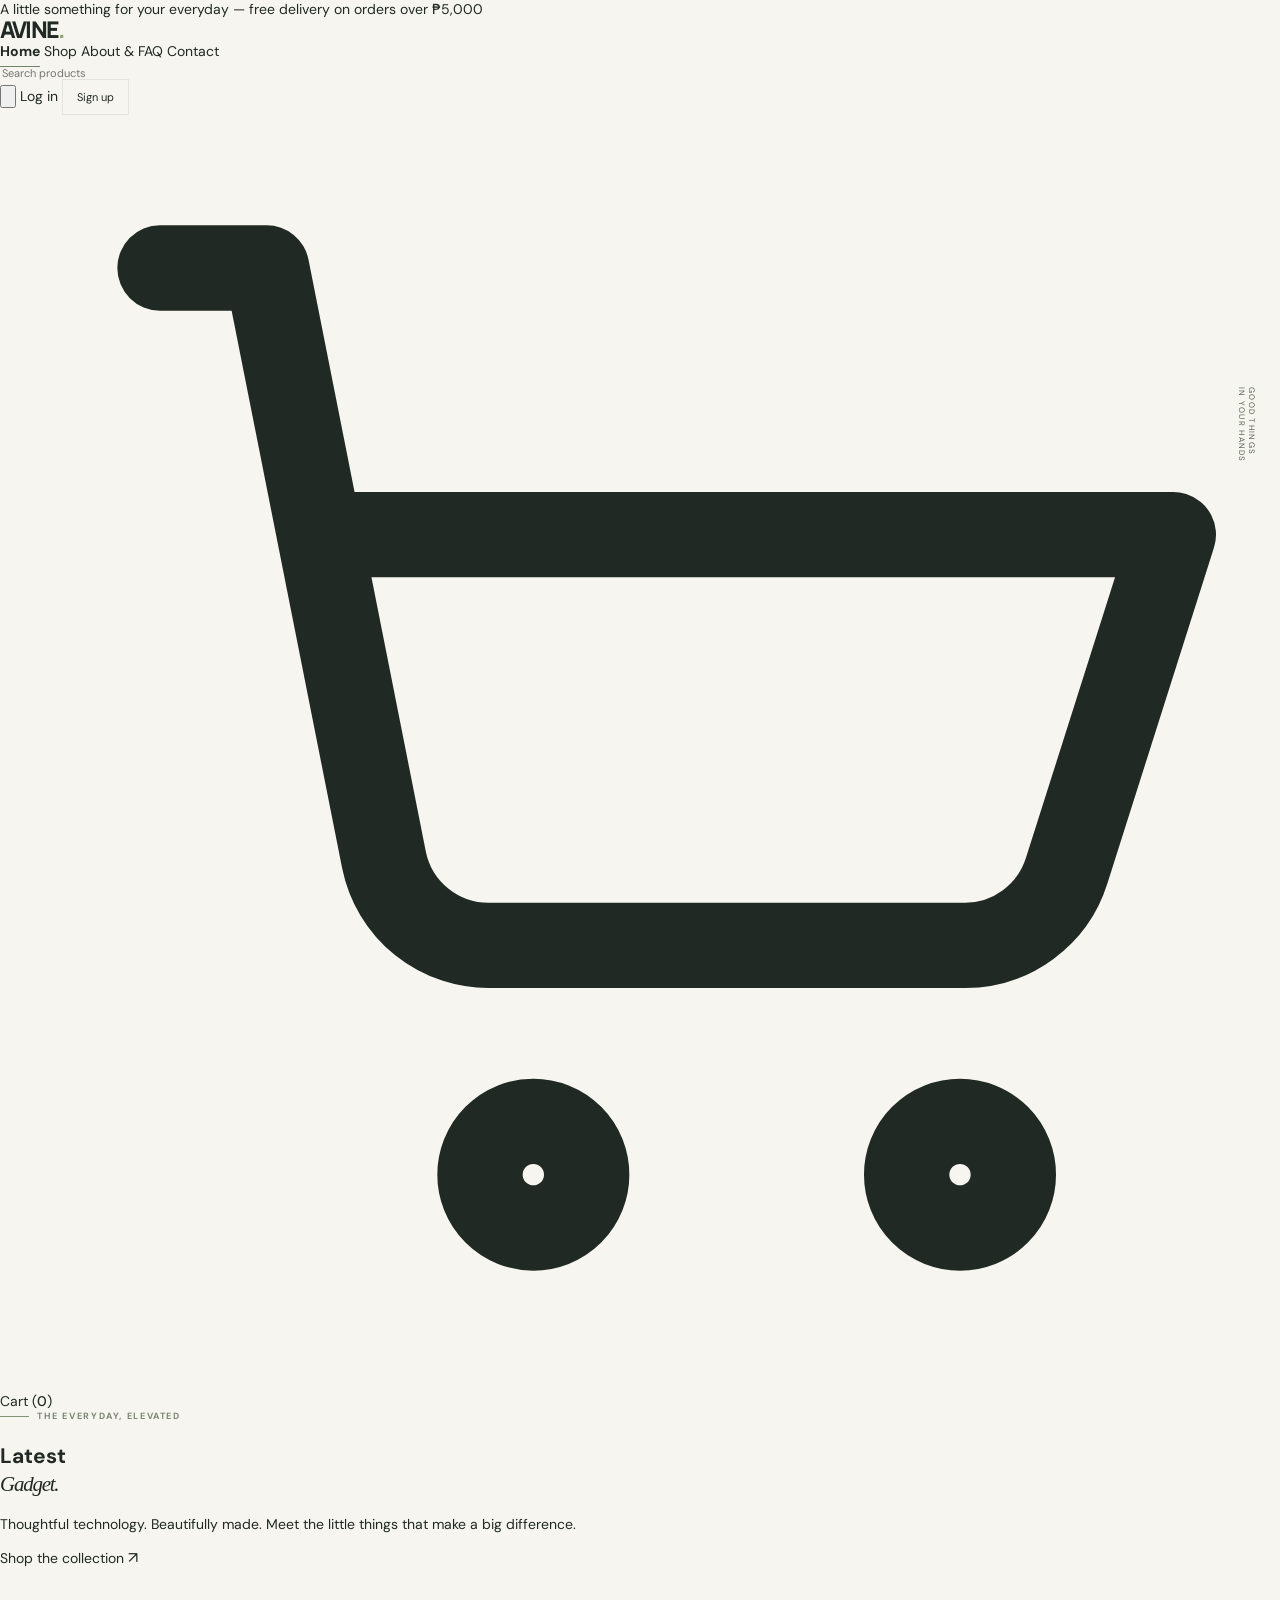
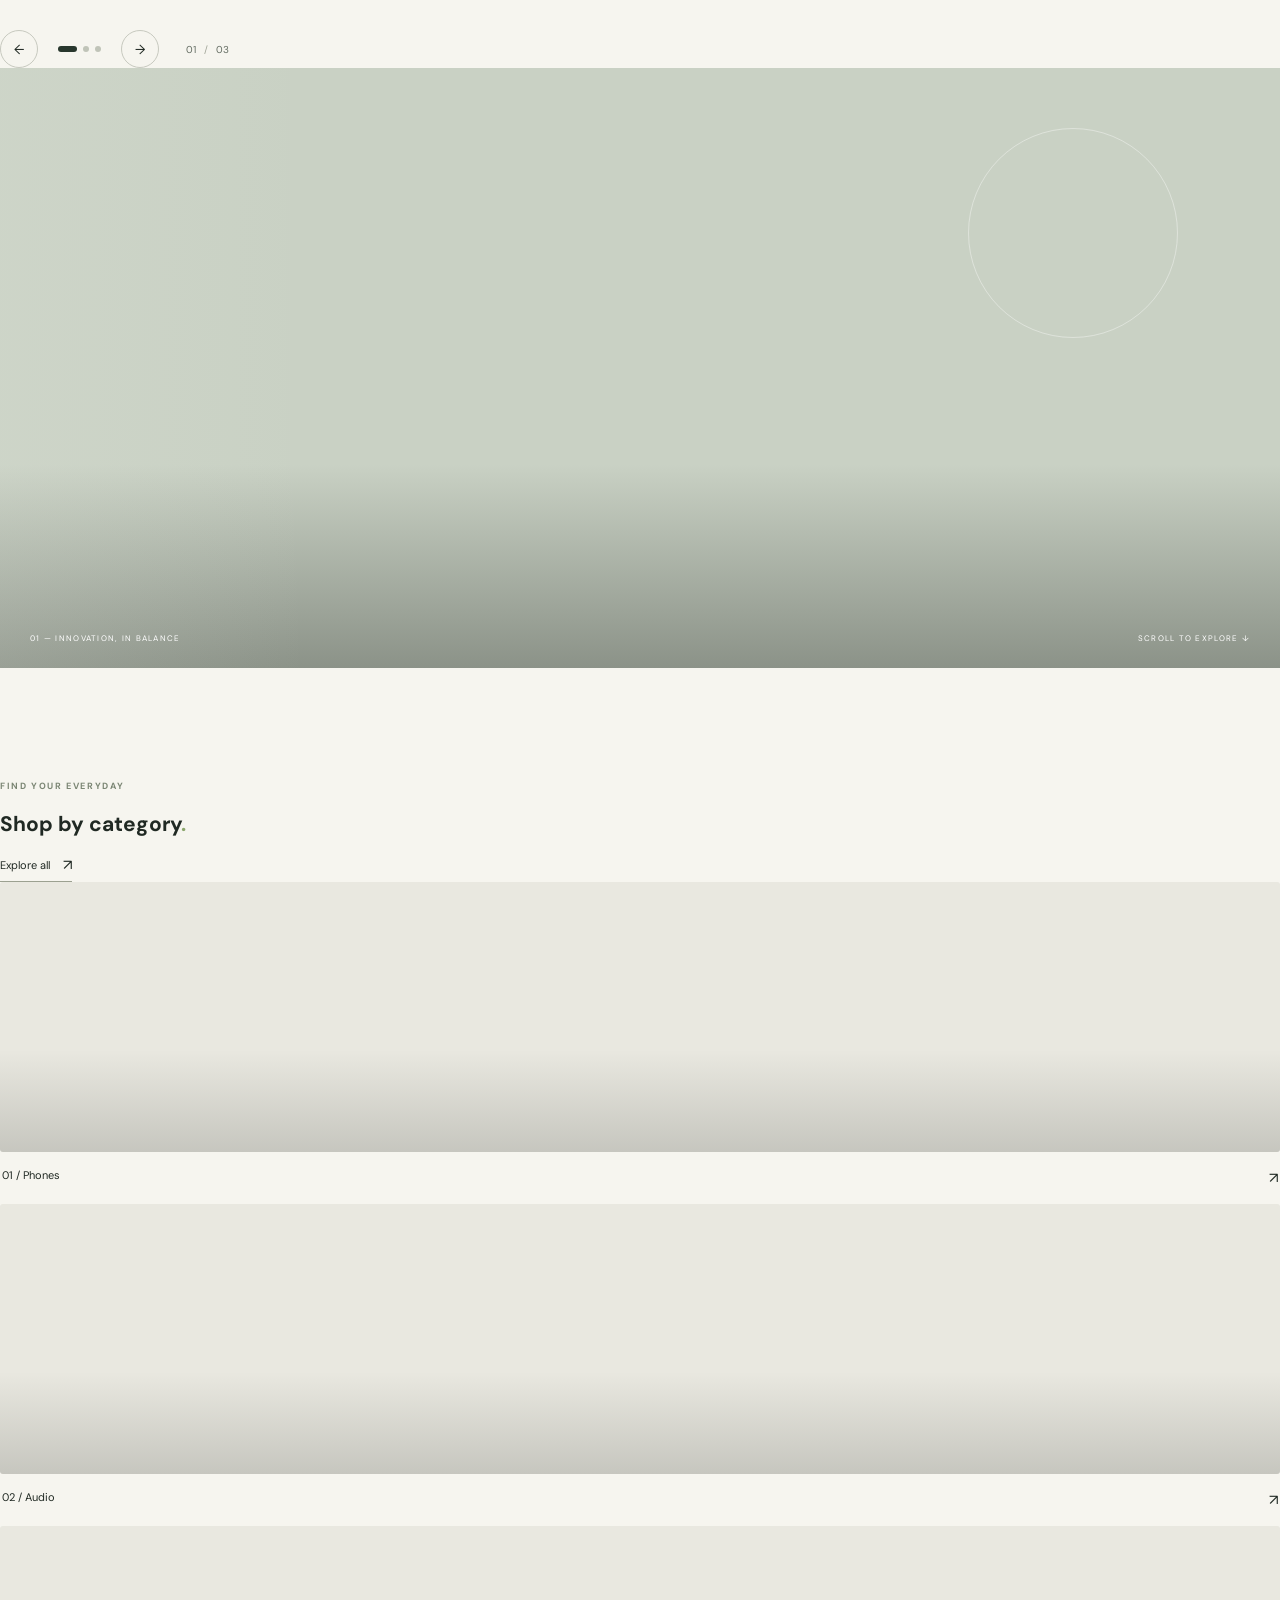
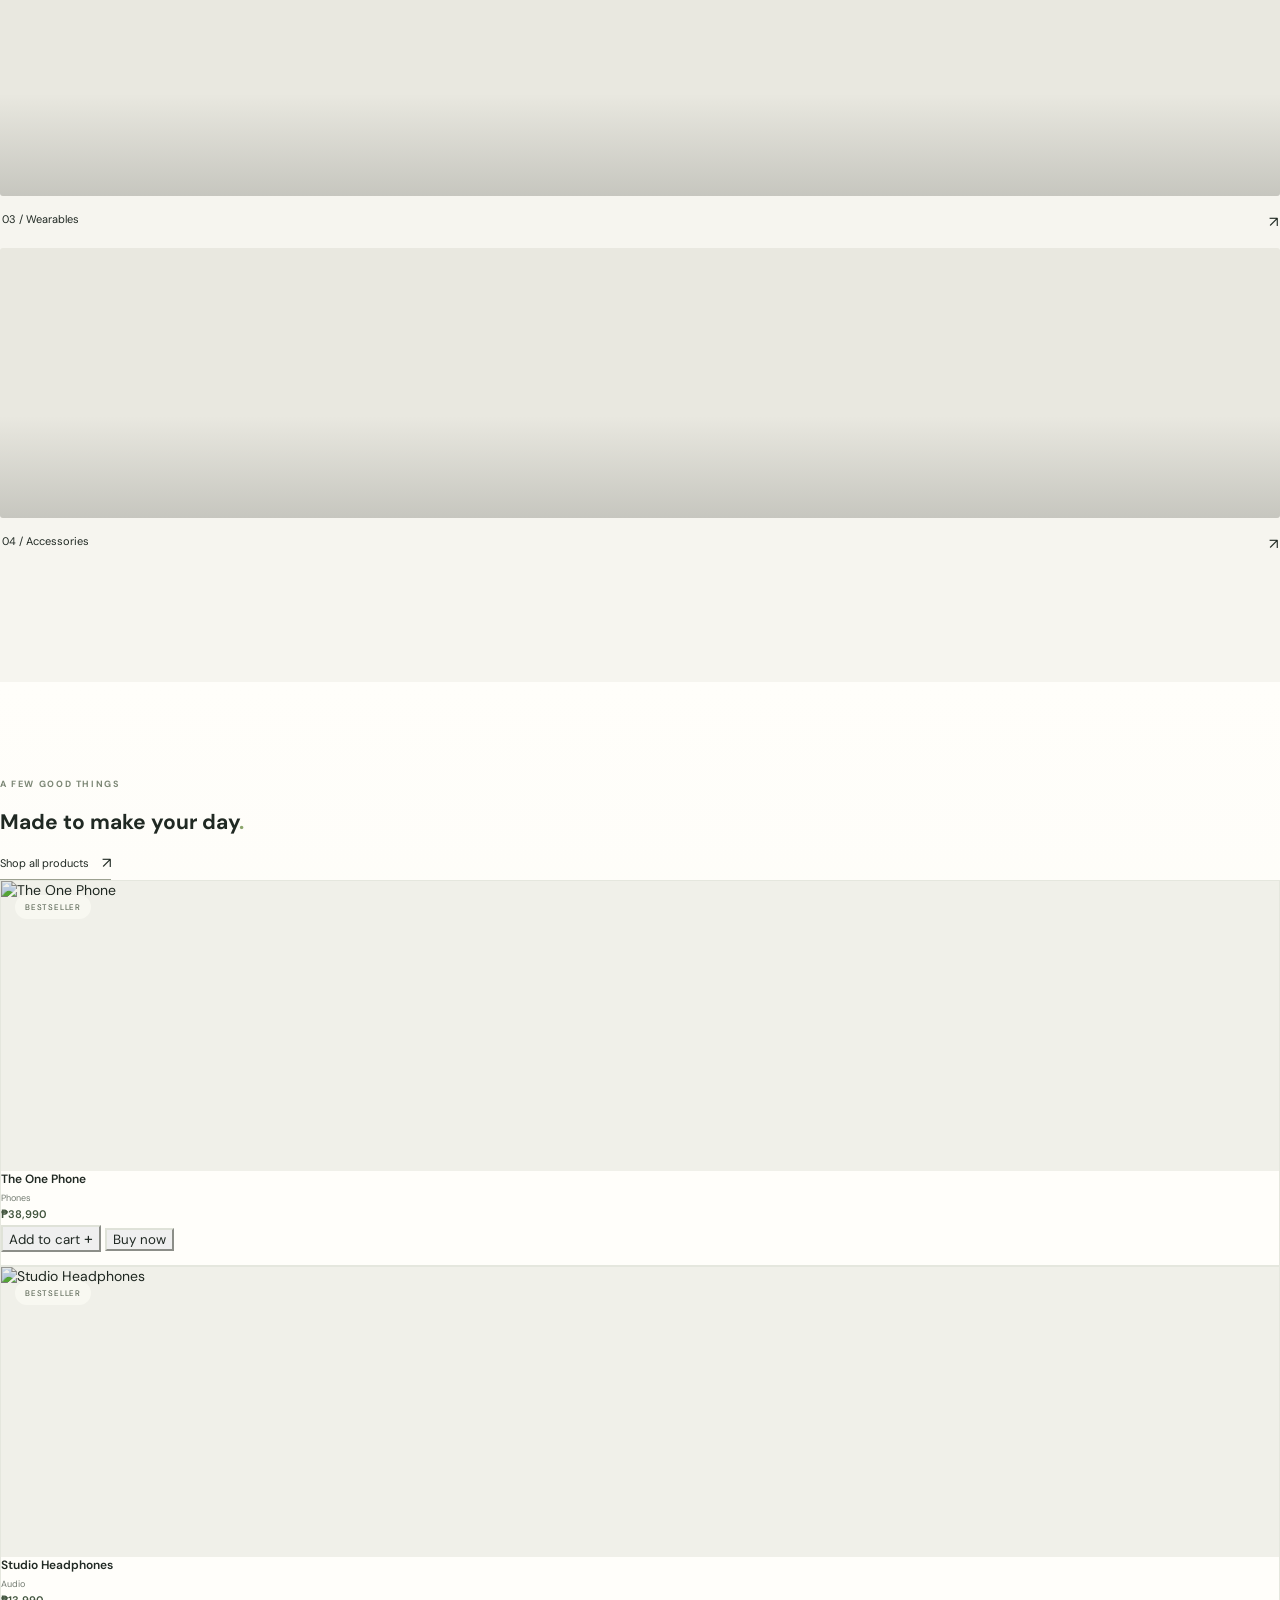
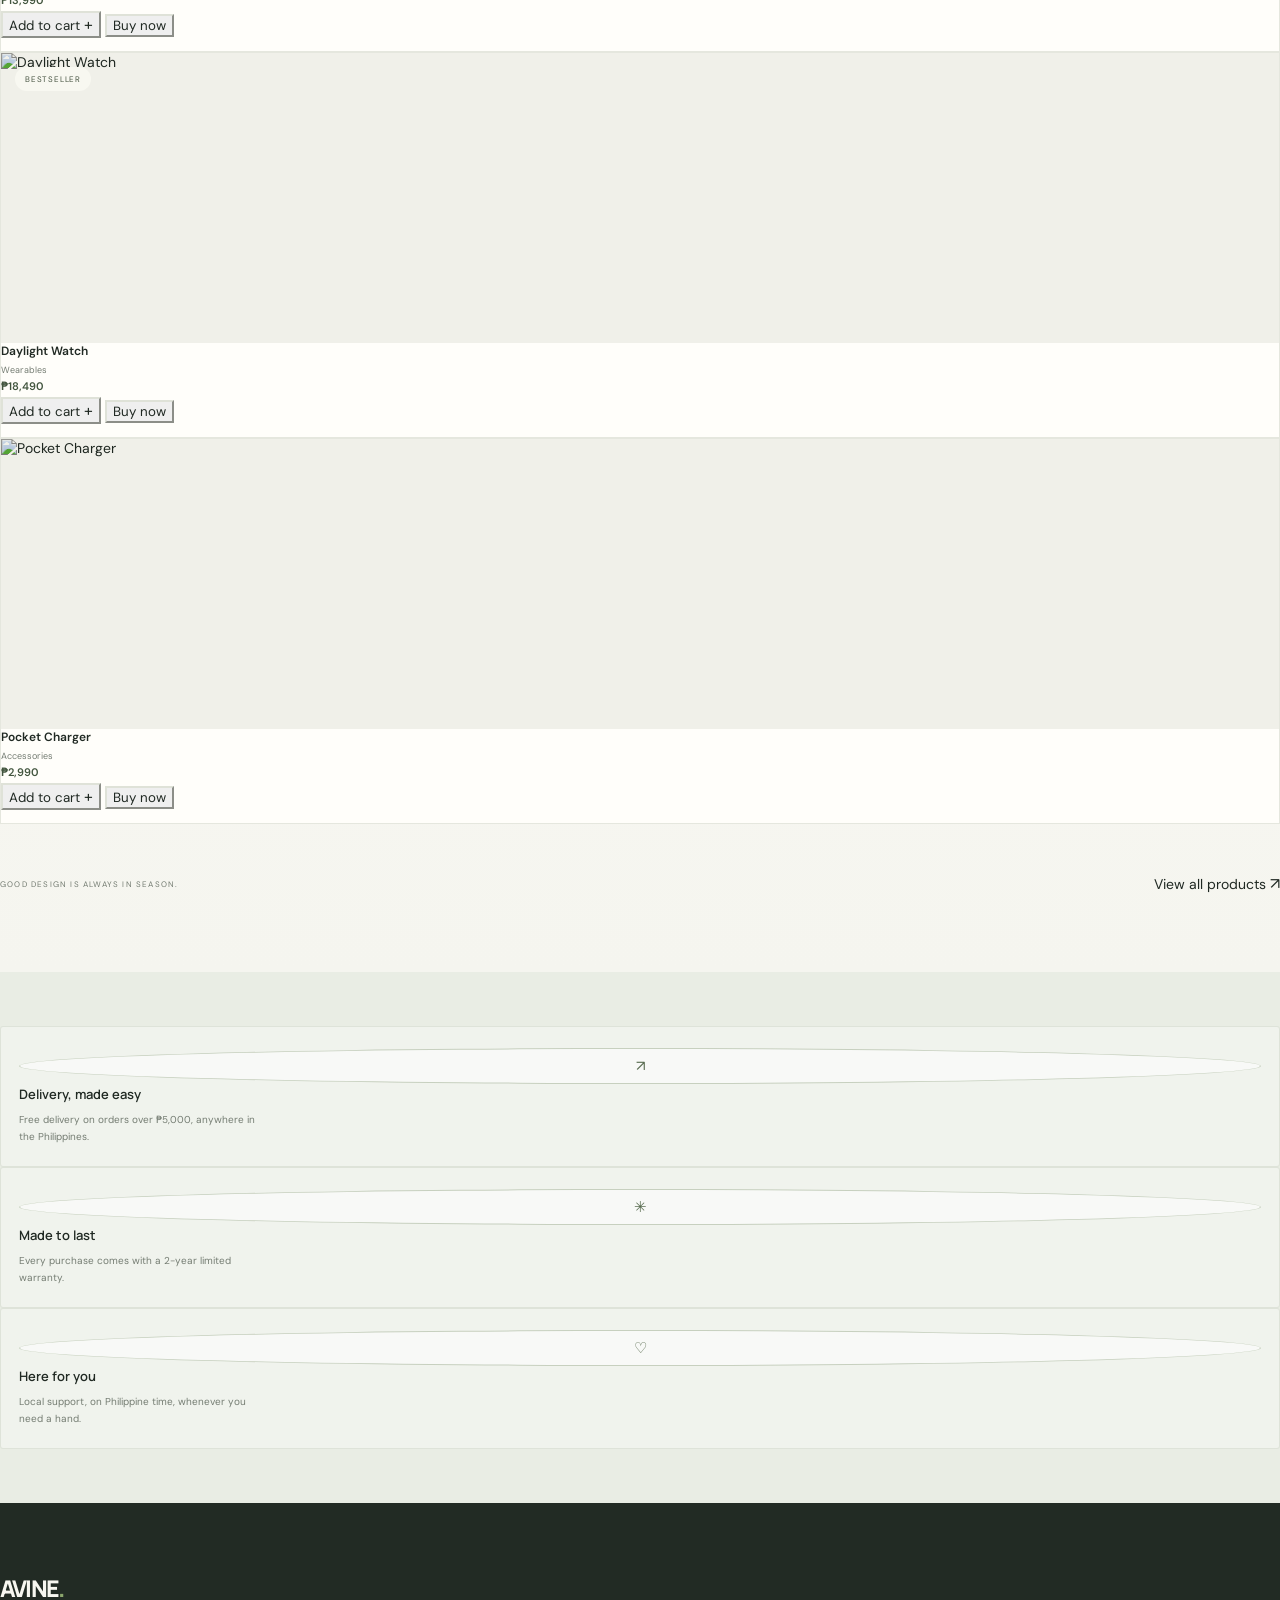
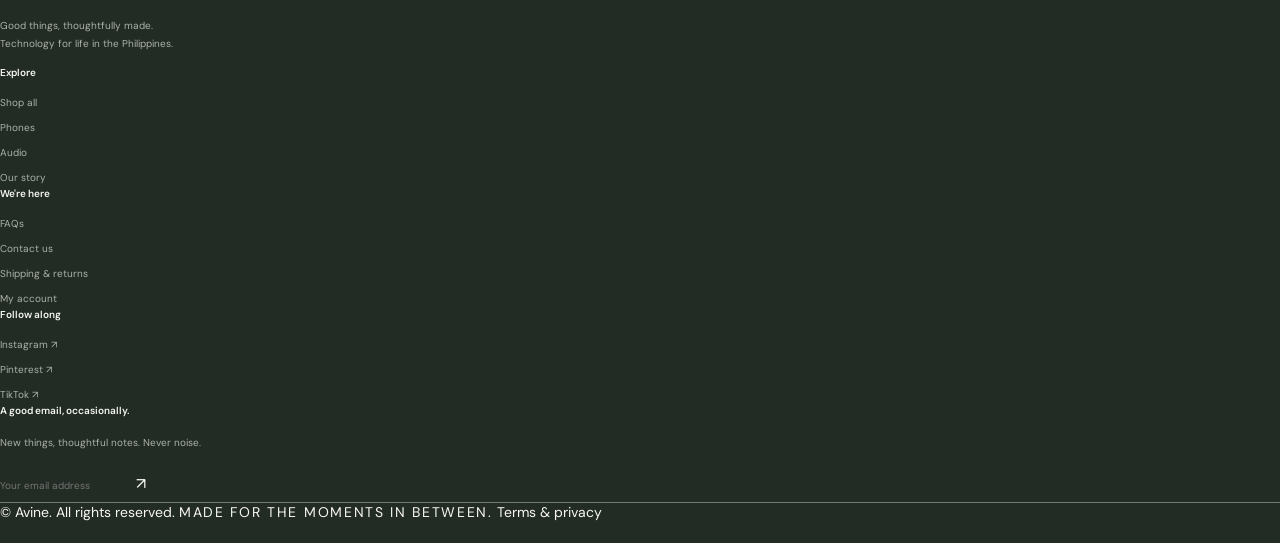
==== commit a6bb34ac: "reformatted homepage" ====
--- a/index.html
+++ b/index.html
@@ -1,69 +1,433 @@
 <!DOCTYPE html>
 <html lang="en-PH" class="scroll-smooth">
-<head>
-  <meta charset="UTF-8">
-  <meta name="viewport" content="width=device-width, initial-scale=1.0">
-  <meta name="theme-color" content="#f4f2eb">
-  <title>AVINE — Designed for your everyday</title>
-  <script>
-    if (localStorage.getItem('avine-theme') === 'dark') document.documentElement.classList.add('dark');
-  </script>
-  <script src="https://cdn.tailwindcss.com"></script>
-  <script>tailwind.config={darkMode:'class',theme:{extend:{fontFamily:{sans:['Inter','sans-serif'],display:['Manrope','sans-serif']}}}}</script>
-  <link rel="preconnect" href="https://fonts.googleapis.com">
-  <link rel="preconnect" href="https://fonts.gstatic.com" crossorigin>
-  <link href="https://fonts.googleapis.com/css2?family=DM+Sans:wght@400;500;600;700&family=Manrope:wght@400;500;600;700;800&display=swap" rel="stylesheet">
-  <link rel="stylesheet" href="styles.css">
-</head>
-<body data-page="home">
-  <div class="announcement flex h-8 items-center justify-center gap-1.5 bg-[#222b24] text-[10px] tracking-[.07em] text-[#f8f8f3] dark:bg-[#101612] dark:text-[#edf1e9]">A little something for your everyday <span class="text-[#c1d49b] dark:text-[#c7d9ad]">— free delivery on orders over ₱5,000</span></div>
-  <header class="site-header relative z-10 flex h-[82px] items-center justify-between border-b border-[var(--line)] bg-[var(--paper)] px-[52px] max-[1200px]:px-[30px] max-[760px]:h-[68px] max-[760px]:px-4 sticky top-0 shadow-[0_5px_24px_rgba(35,44,36,.035)] backdrop-blur-[16px] dark:bg-[rgba(23,29,25,.96)] dark:border-[var(--line)]">
-    <a class="brand" href="index.html" aria-label="Avine home">AVINE<span class="brand-dot">.</span></a>
-    <button class="menu-toggle" aria-label="Open navigation" aria-expanded="false"><span class="text-[#c1d49b] dark:text-[#c7d9ad]"></span><span></span></button>
-    <nav class="main-nav min-[761px]:flex items-center gap-[31px] ml-[5%] max-[1200px]:gap-[19px] max-[1200px]:ml-[1%]" aria-label="Main navigation">
-      <a class="active text-[var(--ink)] transition-colors hover:text-[var(--ink)] text-[12px] text-[var(--muted)] dark:text-[#edf1e9]" href="index.html">Home</a><a class="transition-colors hover:text-[var(--ink)] text-[12px] text-[var(--muted)] dark:text-[#edf1e9]" href="shop.html">Shop</a><a class="transition-colors hover:text-[var(--ink)] text-[12px] text-[var(--muted)] dark:text-[#edf1e9]" href="about-faq.html">About &amp; FAQ</a><a class="transition-colors hover:text-[var(--ink)] text-[12px] text-[var(--muted)] dark:text-[#edf1e9]" href="contact.html">Contact</a><a class="mobile-auth-link text-[12px] text-[var(--muted)] transition-colors hover:text-[var(--ink)] dark:text-[#edf1e9]" href="auth.html">Log in</a><a class="mobile-auth-link text-[12px] text-[var(--muted)] transition-colors hover:text-[var(--ink)] dark:text-[#edf1e9]" href="auth.html?mode=signup">Sign up</a>
-    </nav>
-    <div class="header-actions flex items-center gap-[22px] max-[1200px]:gap-3 max-[760px]:gap-2 max-[390px]:gap-[7px]">
-      <form class="search-form flex h-[34px] w-[178px] items-center border-b border-[var(--line)] max-[1200px]:w-[135px] max-[760px]:w-auto max-[760px]:border-0" action="shop.html"><input class="w-full border-0 bg-transparent text-[11px] text-[var(--ink)] outline-none" name="q" placeholder="Search products" aria-label="Search products"><button class="cursor-pointer border-0 bg-transparent p-1" aria-label="Search"><svg class="h-[17px] w-[17px] fill-none stroke-current" viewBox="0 0 24 24"><circle cx="11" cy="11" r="7"></circle><path d="m16 16 4 4"></path></svg></button></form>
-      <button class="theme-toggle inline-flex cursor-pointer items-center border-0 bg-transparent p-[5px]" aria-label="Switch color theme"><svg class="h-[17px] w-[17px] fill-none stroke-current sun-icon" viewBox="0 0 24 24"><circle cx="12" cy="12" r="4"></circle><path d="M12 2v2m0 16v2M4.93 4.93l1.42 1.42m11.3 11.3 1.42 1.42M2 12h2m16 0h2M4.93 19.07l1.42-1.42m11.3-11.3 1.42-1.42"></path></svg><svg class="h-[17px] w-[17px] fill-none stroke-current moon-icon" viewBox="0 0 24 24"><path d="M20.2 15.1A8.5 8.5 0 0 1 8.9 3.8 8.5 8.5 0 1 0 20.2 15Z"></path></svg></button>
-      <a class="login-link text-[11px]" href="auth.html">Log in</a><a class="signup-link" href="auth.html?mode=signup">Sign up</a><a class="cart-link flex items-center gap-[7px] whitespace-nowrap text-[11px]" href="auth.html"><svg class="h-[17px] w-[17px] fill-none stroke-current" viewBox="0 0 24 24"><path d="M3 3h2l2.2 11.1a2 2 0 0 0 2 1.6h8.9a2 2 0 0 0 1.9-1.4L22 8H6"></path><circle cx="10" cy="20" r="1"></circle><circle cx="18" cy="20" r="1"></circle></svg><span>Cart (<b data-cart-count>0</b>)</span></a>
+  <head>
+    <meta charset="UTF-8">
+    <meta name="viewport" content="width=device-width, initial-scale=1.0">
+    <meta name="theme-color" content="#f4f2eb">
+    <title>AVINE — Designed for your everyday</title>
+    <script>
+      if (localStorage.getItem('avine-theme') === 'dark') {
+        document.documentElement.classList.add('dark');
+      }
+    </script>
+    <script src="https://cdn.tailwindcss.com"></script>
+    <script>
+      tailwind.config = {
+        darkMode: 'class',
+        theme: {
+          extend: {
+            fontFamily: {
+              sans: ['Inter', 'sans-serif'],
+              display: ['Manrope', 'sans-serif']
+            }
+          }
+        }
+      };
+    </script>
+    <link rel="preconnect" href="https://fonts.googleapis.com">
+    <link rel="preconnect" href="https://fonts.gstatic.com" crossorigin>
+    <link
+      href="https://fonts.googleapis.com/css2?family=DM+Sans:wght@400;500;600;700&family=Manrope:wght@400;500;600;700;800&display=swap"
+      rel="stylesheet"
+    >
+    <link rel="stylesheet" href="styles.css">
+  </head>
+  <body data-page="home">
+    <div
+      class="announcement flex h-8 items-center justify-center gap-1.5
+        bg-[#222b24] text-[10px] tracking-[.07em] text-[#f8f8f3]
+        dark:bg-[#101612] dark:text-[#edf1e9]"
+    >
+      A little something for your everyday
+      <span class="text-[#c1d49b] dark:text-[#c7d9ad]">
+        — free delivery on orders over ₱5,000
+      </span>
     </div>
-  </header>
-  <main>
-    <section class="hero relative grid min-h-[565px] grid-cols-[42%_58%] overflow-hidden bg-[#e6e9df] max-[760px]:min-h-0 max-[760px]:grid-cols-1" aria-label="Featured collection">
-      <div class="hero-copy relative z-[2] pt-[102px] pb-[60px] pl-[max(52px,calc((100vw-1280px)/2))] max-[1200px]:pl-[30px] max-[760px]:px-[25px] max-[760px]:pt-[61px] max-[760px]:pb-[31px]">
-        <p class="eyebrow"><span class="eyebrow-line"></span> THE EVERYDAY, ELEVATED</p>
-        <h1 class="mb-[25px] font-[var(--display)] text-[clamp(66px,7.6vw,108px)] font-medium leading-[.95] tracking-[-.075em] max-[760px]:text-[72px] max-[390px]:text-[64px]" id="hero-title">Latest<br><span>Gadget.</span></h1>
-        <p class="mb-7 max-w-[325px] text-[14px] leading-[1.9] text-[#686f64] dark:text-[#c0c9bc] max-[760px]:max-w-[275px] max-[760px]:text-[12px]" id="hero-description">Thoughtful technology. Beautifully made. Meet the little things that make a big difference.</p>
-        <a class="button button-dark inline-flex min-h-[51px] items-center justify-center gap-[45px] border border-transparent bg-[#222b24] px-[23px] text-[11px] font-semibold text-white shadow-[0_8px_20px_rgba(35,44,36,.1)] transition duration-200 hover:-translate-y-0.5 hover:bg-[#39483b] cursor-pointer" href="shop.html">Shop the collection <span>↗</span></a>
-        <div class="carousel-controls"><button data-slide="prev" aria-label="Previous slide">←</button><div class="carousel-dots"><button class="selected" data-slide-to="0" aria-label="Slide 1"></button><button data-slide-to="1" aria-label="Slide 2"></button><button data-slide-to="2" aria-label="Slide 3"></button></div><button data-slide="next" aria-label="Next slide">→</button><span class="slide-count">01 <i>/</i> 03</span></div>
+
+    <header
+      class="site-header relative z-10 flex h-[82px] items-center justify-between
+        border-b border-[var(--line)] bg-[var(--paper)] px-[52px]
+        shadow-[0_5px_24px_rgba(35,44,36,.035)] backdrop-blur-[16px]
+        sticky top-0 max-[1200px]:px-[30px] max-[760px]:h-[68px] max-[760px]:px-4
+        dark:border-[var(--line)] dark:bg-[rgba(23,29,25,.96)]"
+    >
+      <a class="brand" href="index.html" aria-label="Avine home">
+        AVINE<span class="brand-dot">.</span>
+      </a>
+      <button
+        class="menu-toggle"
+        aria-label="Open navigation"
+        aria-expanded="false"
+      >
+        <span class="text-[#c1d49b] dark:text-[#c7d9ad]"></span>
+        <span></span>
+      </button>
+      <nav
+        class="main-nav min-[761px]:flex items-center gap-[31px] ml-[5%] max-[1200px]:gap-[19px] max-[1200px]:ml-[1%]"
+        aria-label="Main navigation"
+      >
+        <a
+          class="active text-[var(--ink)] transition-colors hover:text-[var(--ink)] text-[12px] text-[var(--muted)] dark:text-[#edf1e9]"
+          href="index.html"
+        >Home</a>
+        <a
+          class="transition-colors hover:text-[var(--ink)] text-[12px] text-[var(--muted)] dark:text-[#edf1e9]"
+          href="shop.html"
+        >Shop</a>
+        <a
+          class="transition-colors hover:text-[var(--ink)] text-[12px] text-[var(--muted)] dark:text-[#edf1e9]"
+          href="about-faq.html"
+        >About &amp; FAQ</a>
+        <a
+          class="transition-colors hover:text-[var(--ink)] text-[12px] text-[var(--muted)] dark:text-[#edf1e9]"
+          href="contact.html"
+        >Contact</a>
+        <a
+          class="mobile-auth-link text-[12px] text-[var(--muted)] transition-colors hover:text-[var(--ink)] dark:text-[#edf1e9]"
+          href="auth.html"
+        >Log in</a>
+        <a
+          class="mobile-auth-link text-[12px] text-[var(--muted)] transition-colors hover:text-[var(--ink)] dark:text-[#edf1e9]"
+          href="auth.html?mode=signup"
+        >Sign up</a>
+      </nav>
+      <div
+        class="header-actions flex items-center gap-[22px] max-[1200px]:gap-3 max-[760px]:gap-2 max-[390px]:gap-[7px]"
+      >
+        <form
+          class="search-form flex h-[34px] w-[178px] items-center border-b border-[var(--line)] max-[1200px]:w-[135px] max-[760px]:w-auto max-[760px]:border-0"
+          action="shop.html"
+        >
+          <input
+            class="w-full border-0 bg-transparent text-[11px] text-[var(--ink)] outline-none"
+            name="q"
+            placeholder="Search products"
+            aria-label="Search products"
+          >
+          <button
+            class="cursor-pointer border-0 bg-transparent p-1"
+            aria-label="Search"
+          >
+            <svg
+              class="h-[17px] w-[17px] fill-none stroke-current"
+              viewBox="0 0 24 24"
+            >
+              <circle cx="11" cy="11" r="7"></circle>
+              <path d="m16 16 4 4"></path>
+            </svg>
+          </button>
+        </form>
+        <button
+          class="theme-toggle inline-flex cursor-pointer items-center border-0 bg-transparent p-[5px]"
+          aria-label="Switch color theme"
+        >
+          <svg
+            class="h-[17px] w-[17px] fill-none stroke-current sun-icon"
+            viewBox="0 0 24 24"
+          >
+            <circle cx="12" cy="12" r="4"></circle>
+            <path d="M12 2v2m0 16v2M4.93 4.93l1.42 1.42m11.3 11.3 1.42 1.42M2 12h2m16 0h2M4.93 19.07l1.42-1.42m11.3-11.3 1.42-1.42"></path>
+          </svg>
+          <svg
+            class="h-[17px] w-[17px] fill-none stroke-current moon-icon"
+            viewBox="0 0 24 24"
+          >
+            <path d="M20.2 15.1A8.5 8.5 0 0 1 8.9 3.8 8.5 8.5 0 1 0 20.2 15Z"></path>
+          </svg>
+        </button>
+        <a class="login-link text-[11px]" href="auth.html">Log in</a>
+        <a class="signup-link" href="auth.html?mode=signup">Sign up</a>
+        <a
+          class="cart-link flex items-center gap-[7px] whitespace-nowrap text-[11px]"
+          href="auth.html"
+        >
+          <svg
+            class="h-[17px] w-[17px] fill-none stroke-current"
+            viewBox="0 0 24 24"
+          >
+            <path d="M3 3h2l2.2 11.1a2 2 0 0 0 2 1.6h8.9a2 2 0 0 0 1.9-1.4L22 8H6"></path>
+            <circle cx="10" cy="20" r="1"></circle>
+            <circle cx="18" cy="20" r="1"></circle>
+          </svg>
+          <span>Cart (<b data-cart-count>0</b>)</span>
+        </a>
       </div>
-      <div class="hero-art"><div class="hero-image" id="hero-image"></div><div class="hero-caption"><span>01 — INNOVATION, IN BALANCE</span><span>SCROLL TO EXPLORE ↓</span></div><div class="hero-orbit"></div></div>
-      <div class="hero-side-note">GOOD THINGS<br>IN YOUR HANDS</div>
-    </section>
-    <section class="section-wrap categories-section mx-auto w-[min(1280px,calc(100%-104px))] max-[1200px]:w-[calc(100%-60px)] max-[760px]:w-[calc(100%-40px)]">
-      <div class="section-heading mb-9 flex items-end justify-between max-[760px]:gap-[15px]"><div><p class="eyebrow">FIND YOUR EVERYDAY</p><h2 class="font-[var(--display)] text-[clamp(30px,3.3vw,43px)] font-medium leading-[1.15] tracking-[-.065em] max-[760px]:text-[29px] max-[390px]:text-[26px]">Shop by category<span class="brand-dot">.</span></h2></div><a class="text-link" href="shop.html">Explore all <span>↗</span></a></div>
-      <div class="category-grid grid grid-cols-4 gap-[17px] max-[760px]:grid-cols-2 max-[760px]:gap-x-3 max-[760px]:gap-y-[9px]">
-        <a class="category-card block category-phone" href="shop.html?category=Phones"><div class="category-img"></div><div class="category-label"><span>01 / Phones</span><b>↗</b></div></a>
-        <a class="category-card block category-audio" href="shop.html?category=Audio"><div class="category-img"></div><div class="category-label"><span>02 / Audio</span><b>↗</b></div></a>
-        <a class="category-card block category-wearables" href="shop.html?category=Wearables"><div class="category-img"></div><div class="category-label"><span>03 / Wearables</span><b>↗</b></div></a>
-        <a class="category-card block category-accessories" href="shop.html?category=Accessories"><div class="category-img"></div><div class="category-label"><span>04 / Accessories</span><b>↗</b></div></a>
+    </header>
+
+    <main>
+      <section
+        class="hero relative grid min-h-[565px] grid-cols-[42%_58%] overflow-hidden bg-[#e6e9df] max-[760px]:min-h-0 max-[760px]:grid-cols-1"
+        aria-label="Featured collection"
+      >
+        <div
+          class="hero-copy relative z-[2] pt-[102px] pb-[60px]
+            pl-[max(52px,calc((100vw-1280px)/2))] max-[1200px]:pl-[30px]
+            max-[760px]:px-[25px] max-[760px]:pt-[61px] max-[760px]:pb-[31px]"
+        >
+          <p class="eyebrow">
+            <span class="eyebrow-line"></span>
+            THE EVERYDAY, ELEVATED
+          </p>
+          <h1
+            class="mb-[25px] font-[var(--display)]
+              text-[clamp(66px,7.6vw,108px)] font-medium leading-[.95]
+              tracking-[-.075em] max-[760px]:text-[72px] max-[390px]:text-[64px]"
+            id="hero-title"
+          >
+            Latest<br><span>Gadget.</span>
+          </h1>
+          <p
+            class="mb-7 max-w-[325px] text-[14px] leading-[1.9] text-[#686f64] dark:text-[#c0c9bc] max-[760px]:max-w-[275px] max-[760px]:text-[12px]"
+            id="hero-description"
+          >
+            Thoughtful technology. Beautifully made. Meet the little things that make a big difference.
+          </p>
+          <a
+            class="button button-dark inline-flex min-h-[51px] cursor-pointer
+              items-center justify-center gap-[45px] border border-transparent
+              bg-[#222b24] px-[23px] text-[11px] font-semibold text-white
+              shadow-[0_8px_20px_rgba(35,44,36,.1)] transition duration-200
+              hover:-translate-y-0.5 hover:bg-[#39483b]"
+            href="shop.html"
+          >
+            Shop the collection <span>↗</span>
+          </a>
+          <div class="carousel-controls">
+            <button data-slide="prev" aria-label="Previous slide">←</button>
+            <div class="carousel-dots">
+              <button class="selected" data-slide-to="0" aria-label="Slide 1"></button>
+              <button data-slide-to="1" aria-label="Slide 2"></button>
+              <button data-slide-to="2" aria-label="Slide 3"></button>
+            </div>
+            <button data-slide="next" aria-label="Next slide">→</button>
+            <span class="slide-count">01 <i>/</i> 03</span>
+          </div>
+        </div>
+        <div class="hero-art">
+          <div class="hero-image" id="hero-image"></div>
+          <div class="hero-caption">
+            <span>01 — INNOVATION, IN BALANCE</span>
+            <span>SCROLL TO EXPLORE ↓</span>
+          </div>
+          <div class="hero-orbit"></div>
+        </div>
+        <div class="hero-side-note">GOOD THINGS<br>IN YOUR HANDS</div>
+      </section>
+
+      <section
+        class="section-wrap categories-section mx-auto w-[min(1280px,calc(100%-104px))] max-[1200px]:w-[calc(100%-60px)] max-[760px]:w-[calc(100%-40px)]"
+      >
+        <div
+          class="section-heading mb-9 flex items-end justify-between max-[760px]:gap-[15px]"
+        >
+          <div>
+            <p class="eyebrow">FIND YOUR EVERYDAY</p>
+            <h2
+              class="font-[var(--display)] text-[clamp(30px,3.3vw,43px)]
+                font-medium leading-[1.15] tracking-[-.065em]
+                max-[760px]:text-[29px] max-[390px]:text-[26px]"
+            >
+              Shop by category<span class="brand-dot">.</span>
+            </h2>
+          </div>
+          <a class="text-link" href="shop.html">
+            Explore all <span>↗</span>
+          </a>
+        </div>
+        <div
+          class="category-grid grid grid-cols-4 gap-[17px] max-[760px]:grid-cols-2 max-[760px]:gap-x-3 max-[760px]:gap-y-[9px]"
+        >
+          <a class="category-card block category-phone" href="shop.html?category=Phones">
+            <div class="category-img"></div>
+            <div class="category-label"><span>01 / Phones</span><b>↗</b></div>
+          </a>
+          <a class="category-card block category-audio" href="shop.html?category=Audio">
+            <div class="category-img"></div>
+            <div class="category-label"><span>02 / Audio</span><b>↗</b></div>
+          </a>
+          <a class="category-card block category-wearables" href="shop.html?category=Wearables">
+            <div class="category-img"></div>
+            <div class="category-label"><span>03 / Wearables</span><b>↗</b></div>
+          </a>
+          <a class="category-card block category-accessories" href="shop.html?category=Accessories">
+            <div class="category-img"></div>
+            <div class="category-label"><span>04 / Accessories</span><b>↗</b></div>
+          </a>
+        </div>
+      </section>
+
+      <section class="featured-section">
+        <div
+          class="section-wrap mx-auto w-[min(1280px,calc(100%-104px))] max-[1200px]:w-[calc(100%-60px)] max-[760px]:w-[calc(100%-40px)]"
+        >
+          <div
+            class="section-heading mb-9 flex items-end justify-between max-[760px]:gap-[15px]"
+          >
+            <div>
+              <p class="eyebrow">A FEW GOOD THINGS</p>
+              <h2
+                class="font-[var(--display)] text-[clamp(30px,3.3vw,43px)]
+                  font-medium leading-[1.15] tracking-[-.065em]
+                  max-[760px]:text-[29px] max-[390px]:text-[26px]"
+              >
+                Made to make your day<span class="brand-dot">.</span>
+              </h2>
+            </div>
+            <a class="text-link" href="shop.html">
+              Shop all products <span>↗</span>
+            </a>
+          </div>
+          <div
+            class="product-grid grid grid-cols-4 gap-x-[19px] gap-y-8 max-[760px]:grid-cols-2 max-[760px]:gap-x-[11px] max-[760px]:gap-y-[22px]"
+            data-products="featured"
+          ></div>
+          <div class="featured-bottom">
+            <span>GOOD DESIGN IS ALWAYS IN SEASON.</span>
+            <a
+              class="button button-outline inline-flex min-h-[47px] cursor-pointer
+                items-center justify-center gap-[30px] border border-[var(--ink)]
+                bg-transparent px-5 text-[11px] font-semibold text-[var(--ink)]
+                transition duration-200 hover:-translate-y-0.5
+                hover:bg-[var(--ink)] hover:text-white"
+              href="shop.html"
+            >
+              View all products <span>↗</span>
+            </a>
+          </div>
+        </div>
+      </section>
+
+      <section class="values-strip">
+        <div
+          class="section-wrap values-grid mx-auto grid
+            w-[min(1280px,calc(100%-104px))] grid-cols-3 gap-[18px]
+            max-[1200px]:w-[calc(100%-60px)] max-[760px]:w-[calc(100%-40px)]
+            max-[760px]:grid-cols-1 max-[760px]:gap-3"
+        >
+          <article class="flex items-start gap-[14px]">
+            <span class="value-icon">↗</span>
+            <div>
+              <h3>Delivery, made easy</h3>
+              <p>Free delivery on orders over ₱5,000, anywhere in the Philippines.</p>
+            </div>
+          </article>
+          <article class="flex items-start gap-[14px]">
+            <span class="value-icon">✳</span>
+            <div>
+              <h3>Made to last</h3>
+              <p>Every purchase comes with a 2-year limited warranty.</p>
+            </div>
+          </article>
+          <article class="flex items-start gap-[14px]">
+            <span class="value-icon">♡</span>
+            <div>
+              <h3>Here for you</h3>
+              <p>Local support, on Philippine time, whenever you need a hand.</p>
+            </div>
+          </article>
+        </div>
+      </section>
+    </main>
+
+    <footer class="site-footer">
+      <div
+        class="section-wrap mx-auto w-[min(1280px,calc(100%-104px))] max-[1200px]:w-[calc(100%-60px)] max-[760px]:w-[calc(100%-40px)]"
+      >
+        <div
+          class="footer-top grid
+            grid-cols-[1.3fr_.7fr_.8fr_.8fr_1.35fr] gap-[35px] pb-[57px]
+            max-[1200px]:grid-cols-[1.1fr_.7fr_.8fr_.8fr_1.2fr]
+            max-[1200px]:gap-5 max-[760px]:grid-cols-2
+            max-[760px]:gap-x-[18px] max-[760px]:gap-y-8 max-[760px]:pb-[35px]"
+        >
+          <div class="footer-brand">
+            <a class="brand" href="index.html">AVINE<span class="brand-dot">.</span></a>
+            <p>
+              Good things, thoughtfully made.<br>
+              Technology for life in the Philippines.
+            </p>
+          </div>
+          <div class="footer-column">
+            <h4>Explore</h4>
+            <a href="shop.html">Shop all</a>
+            <a href="shop.html?category=Phones">Phones</a>
+            <a href="shop.html?category=Audio">Audio</a>
+            <a href="about-faq.html">Our story</a>
+          </div>
+          <div class="footer-column">
+            <h4>We're here</h4>
+            <a href="about-faq.html#faq">FAQs</a>
+            <a href="contact.html">Contact us</a>
+            <a href="contact.html">Shipping &amp; returns</a>
+            <a href="auth.html">My account</a>
+          </div>
+          <div class="footer-column footer-social">
+            <h4>Follow along</h4>
+            <a href="https://www.instagram.com/">Instagram ↗</a>
+            <a href="https://www.pinterest.com/">Pinterest ↗</a>
+            <a href="https://www.tiktok.com/">TikTok ↗</a>
+          </div>
+          <div class="footer-newsletter">
+            <h4>A good email, occasionally.</h4>
+            <p>New things, thoughtful notes. Never noise.</p>
+            <form class="newsletter-form flex">
+              <input
+                class="min-w-0 flex-1 bg-transparent"
+                type="email"
+                placeholder="Your email address"
+                aria-label="Your email address"
+                required
+              >
+              <button aria-label="Subscribe">↗</button>
+            </form>
+          </div>
+        </div>
+        <div
+          class="footer-bottom flex items-center justify-between
+            border-t border-[#495148] pt-[17px] text-[8px] text-[#aeb5ab]
+            dark:border-[#374138] max-[760px]:grid
+            max-[760px]:grid-cols-[1fr_auto] max-[760px]:gap-3"
+        >
+          <span>© Avine. All rights reserved.</span>
+          <span>MADE FOR THE MOMENTS IN BETWEEN.</span>
+          <a href="about-faq.html">Terms &amp; privacy</a>
+        </div>
       </div>
-    </section>
-    <section class="featured-section">
-      <div class="section-wrap mx-auto w-[min(1280px,calc(100%-104px))] max-[1200px]:w-[calc(100%-60px)] max-[760px]:w-[calc(100%-40px)]">
-        <div class="section-heading mb-9 flex items-end justify-between max-[760px]:gap-[15px]"><div><p class="eyebrow">A FEW GOOD THINGS</p><h2 class="font-[var(--display)] text-[clamp(30px,3.3vw,43px)] font-medium leading-[1.15] tracking-[-.065em] max-[760px]:text-[29px] max-[390px]:text-[26px]">Made to make your day<span class="brand-dot">.</span></h2></div><a class="text-link" href="shop.html">Shop all products <span>↗</span></a></div>
-        <div class="product-grid grid grid-cols-4 gap-x-[19px] gap-y-8 max-[760px]:grid-cols-2 max-[760px]:gap-x-[11px] max-[760px]:gap-y-[22px]" data-products="featured"></div>
-        <div class="featured-bottom"><span>GOOD DESIGN IS ALWAYS IN SEASON.</span><a class="button button-outline inline-flex min-h-[47px] items-center justify-center gap-[30px] border border-[var(--ink)] bg-transparent px-5 text-[11px] font-semibold text-[var(--ink)] transition duration-200 hover:-translate-y-0.5 hover:bg-[var(--ink)] hover:text-white cursor-pointer" href="shop.html">View all products <span>↗</span></a></div>
-      </div>
-    </section>
-    <section class="values-strip"><div class="section-wrap values-grid mx-auto grid w-[min(1280px,calc(100%-104px))] grid-cols-3 gap-[18px] max-[1200px]:w-[calc(100%-60px)] max-[760px]:w-[calc(100%-40px)] max-[760px]:grid-cols-1 max-[760px]:gap-3"><article class="flex items-start gap-[14px]"><span class="value-icon">↗</span><div><h3>Delivery, made easy</h3><p>Free delivery on orders over ₱5,000, anywhere in the Philippines.</p></div></article><article class="flex items-start gap-[14px]"><span class="value-icon">✳</span><div><h3>Made to last</h3><p>Every purchase comes with a 2-year limited warranty.</p></div></article><article class="flex items-start gap-[14px]"><span class="value-icon">♡</span><div><h3>Here for you</h3><p>Local support, on Philippine time, whenever you need a hand.</p></div></article></div></section>
-  </main>
-  <footer class="site-footer">
-    <div class="section-wrap mx-auto w-[min(1280px,calc(100%-104px))] max-[1200px]:w-[calc(100%-60px)] max-[760px]:w-[calc(100%-40px)]"><div class="footer-top grid grid-cols-[1.3fr_.7fr_.8fr_.8fr_1.35fr] gap-[35px] pb-[57px] max-[1200px]:grid-cols-[1.1fr_.7fr_.8fr_.8fr_1.2fr] max-[1200px]:gap-5 max-[760px]:grid-cols-2 max-[760px]:gap-x-[18px] max-[760px]:gap-y-8 max-[760px]:pb-[35px]"><div class="footer-brand"><a class="brand" href="index.html">AVINE<span class="brand-dot">.</span></a><p>Good things, thoughtfully made.<br>Technology for life in the Philippines.</p></div><div class="footer-column"><h4>Explore</h4><a href="shop.html">Shop all</a><a href="shop.html?category=Phones">Phones</a><a href="shop.html?category=Audio">Audio</a><a href="about-faq.html">Our story</a></div><div class="footer-column"><h4>We're here</h4><a href="about-faq.html#faq">FAQs</a><a href="contact.html">Contact us</a><a href="contact.html">Shipping &amp; returns</a><a href="auth.html">My account</a></div><div class="footer-column footer-social"><h4>Follow along</h4><a href="https://www.instagram.com/">Instagram ↗</a><a href="https://www.pinterest.com/">Pinterest ↗</a><a href="https://www.tiktok.com/">TikTok ↗</a></div><div class="footer-newsletter"><h4>A good email, occasionally.</h4><p>New things, thoughtful notes. Never noise.</p><form class="newsletter-form flex"><input class="min-w-0 flex-1 bg-transparent" type="email" placeholder="Your email address" aria-label="Your email address" required><button aria-label="Subscribe">↗</button></form></div></div><div class="footer-bottom flex items-center justify-between border-t border-[#495148] pt-[17px] text-[8px] text-[#aeb5ab] dark:border-[#374138] max-[760px]:grid max-[760px]:grid-cols-[1fr_auto] max-[760px]:gap-3"><span>© Avine. All rights reserved.</span><span>MADE FOR THE MOMENTS IN BETWEEN.</span><a href="about-faq.html">Terms &amp; privacy</a></div></div>
-  </footer>
-  <div class="modal-backdrop" id="quick-view-modal" aria-hidden="true"><section class="quick-modal" role="dialog" aria-modal="true" aria-labelledby="quick-title"><button class="modal-close" data-close-modal aria-label="Close">×</button><div class="quick-image"></div><div class="quick-info"><p class="eyebrow">A CLOSER LOOK</p><h2 id="quick-title"></h2><p class="quick-price"></p><p class="quick-description"></p><div class="quantity-control"><button data-quantity="minus" aria-label="Decrease quantity">−</button><span data-quantity-value>1</span><button data-quantity="plus" aria-label="Increase quantity">+</button></div><button class="button button-dark quick-add inline-flex min-h-[47px] items-center justify-center gap-[30px] border border-transparent bg-[#222b24] px-5 text-[11px] font-semibold text-white transition duration-200 hover:-translate-y-0.5 hover:bg-[#39483b] cursor-pointer">Add to cart <span>↗</span></button><a class="text-link quick-shop-link" href="shop.html">Explore the collection</a></div></section></div>
-  <div class="toast" role="status" aria-live="polite"></div>
-  <script src="script.js"></script>
-</body>
+    </footer>
+
+    <div class="modal-backdrop" id="quick-view-modal" aria-hidden="true">
+      <section
+        class="quick-modal"
+        role="dialog"
+        aria-modal="true"
+        aria-labelledby="quick-title"
+      >
+        <button class="modal-close" data-close-modal aria-label="Close">×</button>
+        <div class="quick-image"></div>
+        <div class="quick-info">
+          <p class="eyebrow">A CLOSER LOOK</p>
+          <h2 id="quick-title"></h2>
+          <p class="quick-price"></p>
+          <p class="quick-description"></p>
+          <div class="quantity-control">
+            <button data-quantity="minus" aria-label="Decrease quantity">−</button>
+            <span data-quantity-value>1</span>
+            <button data-quantity="plus" aria-label="Increase quantity">+</button>
+          </div>
+          <button
+            class="button button-dark quick-add inline-flex min-h-[47px]
+              cursor-pointer items-center justify-center gap-[30px]
+              border border-transparent bg-[#222b24] px-5 text-[11px]
+              font-semibold text-white transition duration-200
+              hover:-translate-y-0.5 hover:bg-[#39483b]"
+          >
+            Add to cart <span>↗</span>
+          </button>
+          <a class="text-link quick-shop-link" href="shop.html">Explore the collection</a>
+        </div>
+      </section>
+    </div>
+    <div class="toast" role="status" aria-live="polite"></div>
+    <script src="script.js"></script>
+  </body>
 </html>
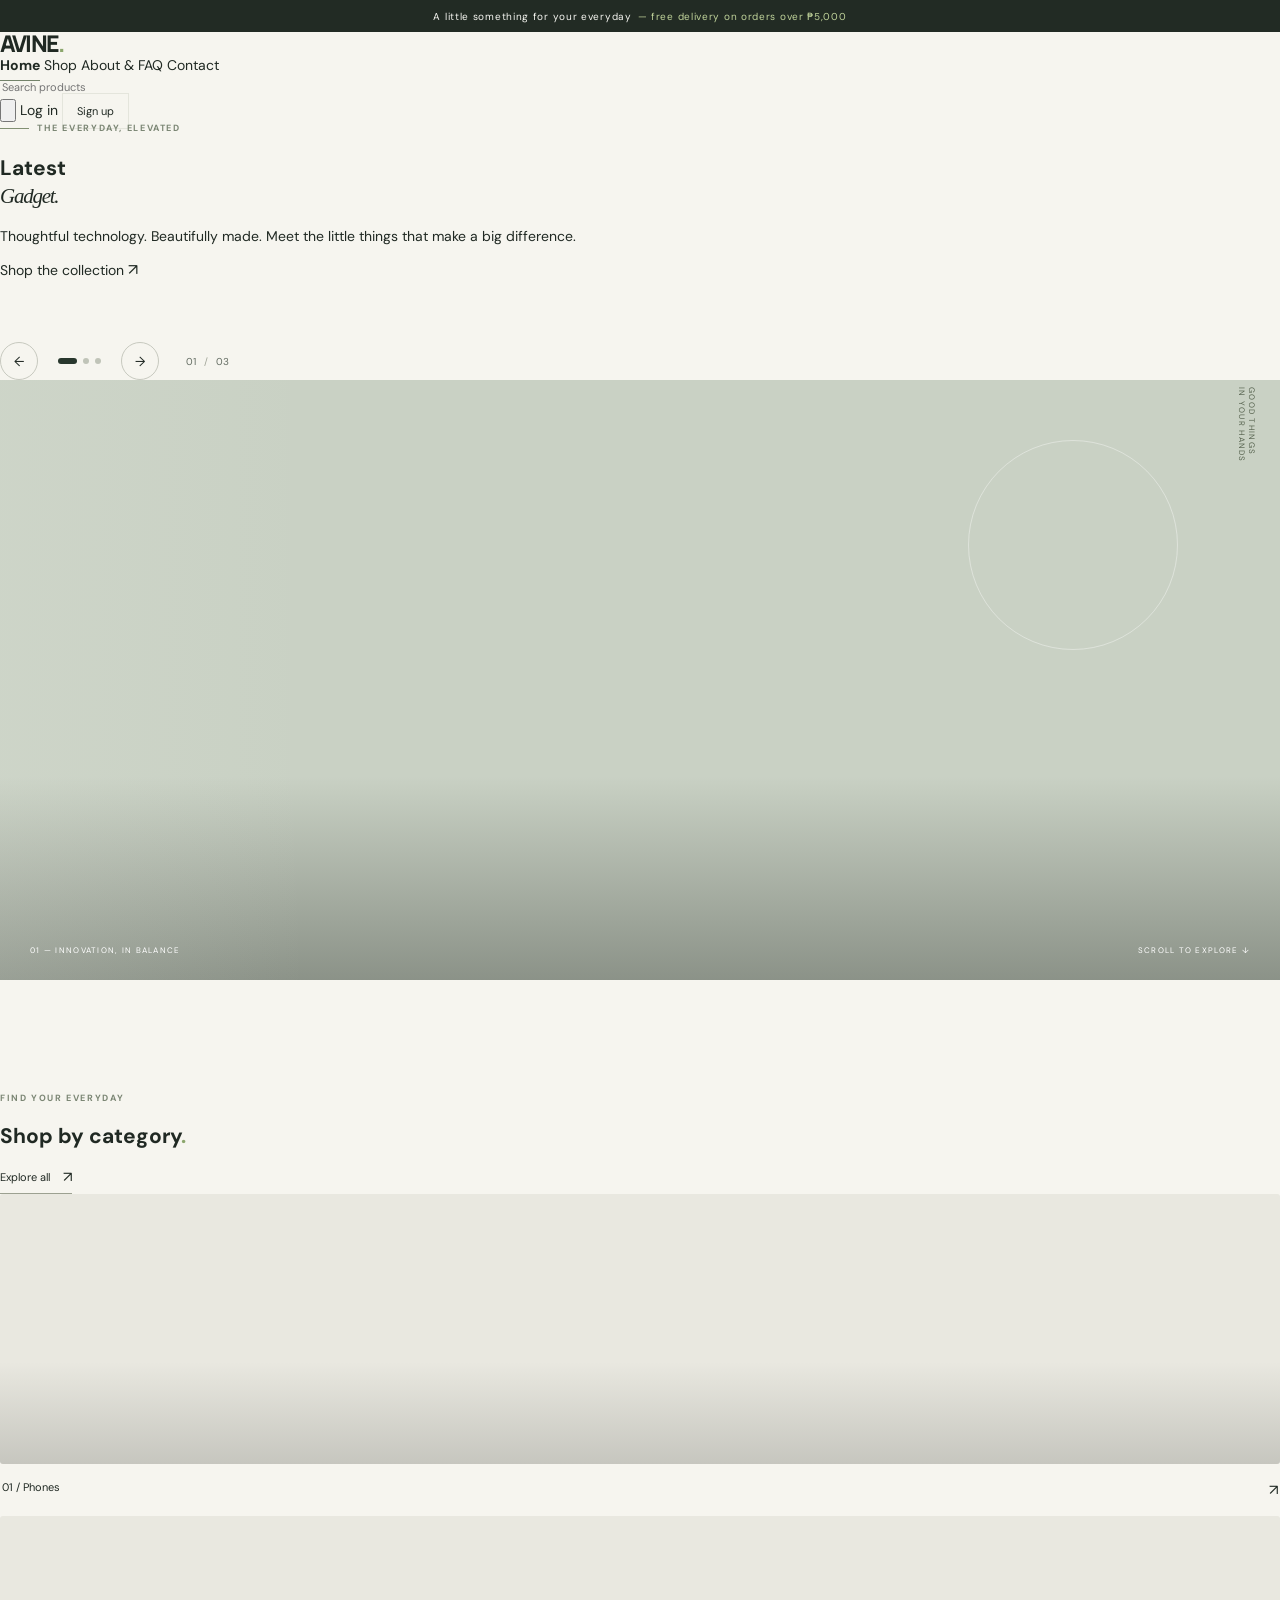
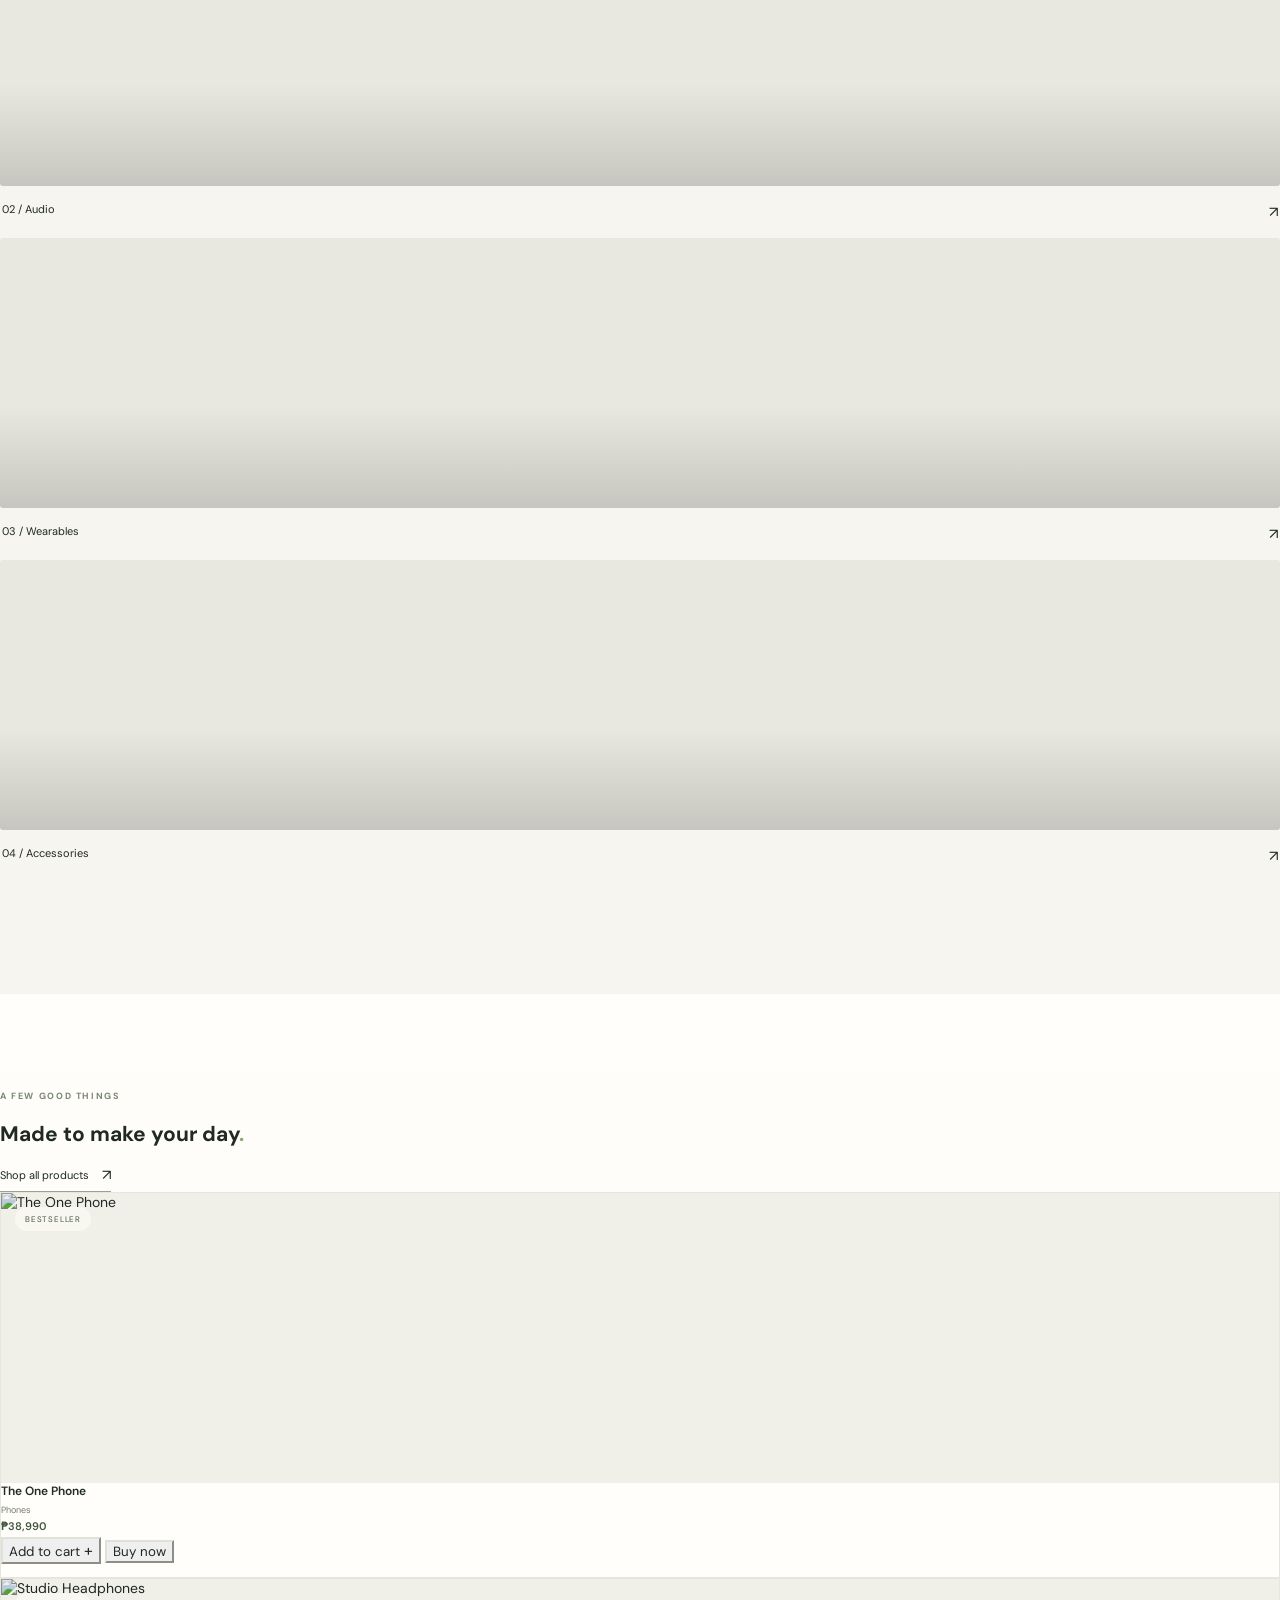
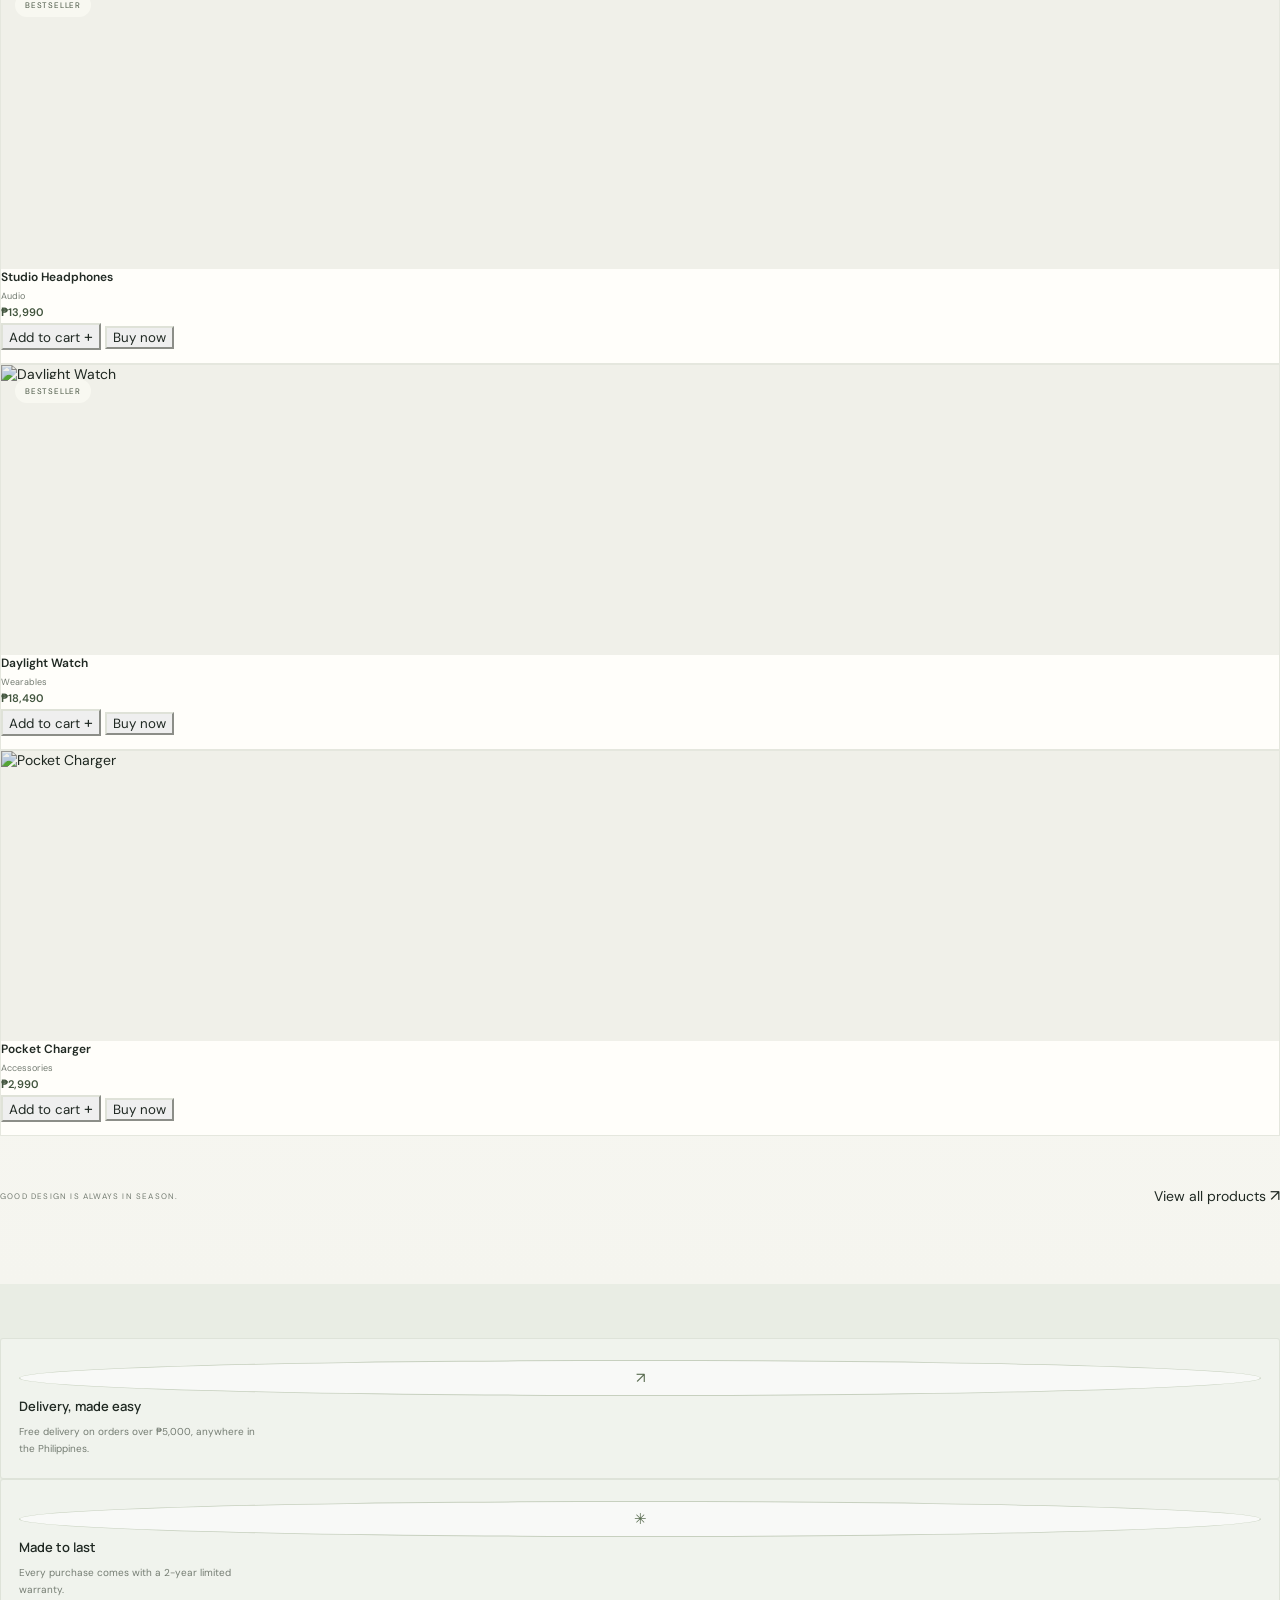
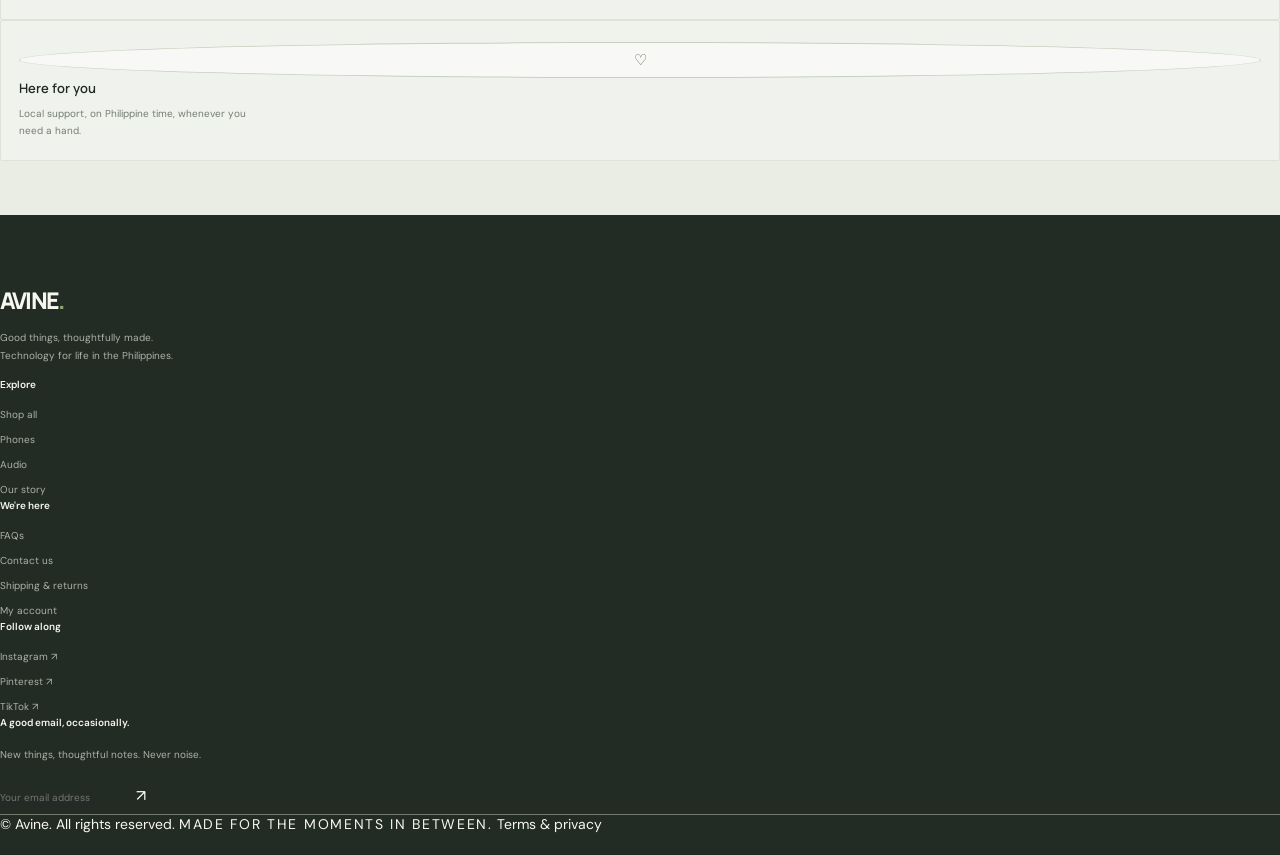
==== commit 6be76365: "rename" ====
--- a/index.html
+++ b/index.html
@@ -4,7 +4,7 @@
     <meta charset="UTF-8">
     <meta name="viewport" content="width=device-width, initial-scale=1.0">
     <meta name="theme-color" content="#f4f2eb">
-    <title>AVINE — Designed for your everyday</title>
+    <title>Designed for your everyday</title>
     <script>
       if (localStorage.getItem('avine-theme') === 'dark') {
         document.documentElement.classList.add('dark');
--- a/styles.css
+++ b/styles.css
@@ -208,3 +208,122 @@
 .dark .newsletter-form{border-color:#536050}
 .dark .newsletter-form input{color:#edf1e9}
 .dark .newsletter-form button{color:#edf1e9}
+
+[hidden]{display:none!important}
+.profile-link{display:grid;place-items:center;width:24px;height:24px}
+.profile-link svg{width:20px;height:20px;fill:none;stroke:currentColor;stroke-width:1.5;stroke-linecap:round}
+.logout-link{border:0;background:none;padding:0;cursor:pointer;color:inherit;font-size:11px}
+.mobile-account-link,.mobile-logout-link{display:none}
+.mobile-logout-link{border:0;background:none;padding:0;cursor:pointer;color:inherit;font:inherit;text-align:left}
+.dark .profile-link,.dark .logout-link{color:var(--ink)}
+.commerce-header{height:82px;padding:0 52px;display:flex;align-items:center;justify-content:space-between;position:sticky;top:0;z-index:10;background:var(--paper);border-bottom:1px solid var(--line)}
+.commerce-header .main-nav{display:flex;align-items:center;gap:28px}
+.commerce-header .header-actions{display:flex;align-items:center;gap:18px}
+.commerce-header .theme-toggle{border:0;background:none;padding:5px;cursor:pointer}
+.commerce-header .theme-toggle svg{width:18px;height:18px}
+.commerce-header .cart-link,.commerce-header .login-link,.commerce-header .signup-link,.commerce-header .logout-link{font-size:11px}
+.commerce-header .signup-link{padding:9px 12px;border:1px solid var(--line)}
+.commerce-header .profile-link{display:grid;place-items:center;width:24px;height:24px}
+.commerce-header .profile-link svg{width:20px;height:20px;fill:none;stroke:currentColor;stroke-width:1.5;stroke-linecap:round}
+.commerce-header .logout-link,.commerce-header .mobile-logout-link{border:0;background:none;padding:0;cursor:pointer;color:inherit}
+.commerce-header .mobile-account-link,.commerce-header .mobile-logout-link{display:none}
+.announcement{height:32px;display:flex;align-items:center;justify-content:center;gap:6px;background:#222b24;color:#f8f8f3;font-size:10px;letter-spacing:.07em}
+.announcement span{color:#c1d49b}
+.commerce-page{width:min(1280px,calc(100% - 104px));margin:0 auto;min-height:65vh;padding-top:43px;padding-bottom:90px}
+.commerce-page>.eyebrow{margin-bottom:34px}
+.commerce-heading{display:flex;justify-content:space-between;align-items:end;margin-bottom:38px;gap:20px}
+.commerce-heading h1{font:500 clamp(42px,6vw,70px)/1 var(--display);letter-spacing:-.07em;margin:0 0 12px}
+.commerce-heading p,.muted-copy{color:var(--muted);font-size:12px;margin:0;line-height:1.7}
+.cart-layout{display:grid;grid-template-columns:minmax(0,1fr) 310px;gap:55px;align-items:start}
+.cart-items{border-top:1px solid var(--line)}
+.cart-item{display:grid;grid-template-columns:118px minmax(0,1fr) auto;gap:20px;align-items:center;padding:20px 0;border-bottom:1px solid var(--line)}
+.cart-item>img{width:118px;height:112px;object-fit:cover;background:var(--surface)}
+.cart-item-details h2{font:600 14px var(--display);margin:0 0 7px}
+.cart-item-details>p{font-size:11px;color:var(--muted);margin:0 0 13px}
+.cart-item>.quantity-control{grid-column:2}
+.quantity-control{display:flex;align-items:center;gap:14px}
+.quantity-control button{width:28px;height:28px;border:1px solid var(--line);background:transparent;cursor:pointer}
+.cart-item>strong{font-size:12px;align-self:start;padding-top:3px}
+.cart-remove,.cart-clear{border:0;background:none;color:var(--muted);font-size:10px;text-decoration:underline;cursor:pointer;padding:4px 0}
+.cart-remove{grid-column:2;justify-self:start}
+.cart-summary,.account-card{background:var(--surface);border:1px solid var(--line);padding:25px}
+.cart-summary>.eyebrow,.account-card>.eyebrow{margin-bottom:18px}
+.summary-line{display:flex;justify-content:space-between;padding:12px 0;font-size:11px;border-bottom:1px solid var(--line)}
+.summary-total{font-size:13px;margin-bottom:9px}
+.cart-summary>.button{width:100%;min-height:46px;display:flex;align-items:center;justify-content:center;margin:17px 0 12px;font-size:10px}
+.cart-summary .cart-clear{display:block;margin:0 auto}
+.empty-state{padding:45px 20px;text-align:center;border-bottom:1px solid var(--line)}
+.empty-state h2{font:500 22px var(--display);margin:0 0 10px}
+.empty-state p{font-size:12px;color:var(--muted);margin:0 0 20px}
+.empty-state .button{display:inline-flex;padding:14px 20px;font-size:10px}
+.account-grid{display:grid;grid-template-columns:1.1fr .9fr;gap:24px}
+.account-card h2,.order-success h2{font:500 24px var(--display);margin:0 0 18px}
+.profile-form{display:grid;gap:17px}
+.profile-form label{display:grid;gap:8px;font-size:10px;font-weight:600}
+.profile-form input{width:100%;border:1px solid var(--line);background:var(--paper);color:var(--ink);padding:13px 12px;font-size:12px}
+.profile-form input:focus{outline:1px solid #9db58b;border-color:#9db58b}
+.profile-form input[readonly]{color:var(--muted);cursor:not-allowed}
+.profile-form small{font-size:9px;color:var(--muted);margin-top:-10px}
+.profile-form .button,.commerce-heading .button{min-height:45px;padding:0 18px;border:0;cursor:pointer;font-size:10px}
+.commerce-heading .button-outline{border:1px solid var(--line);background:transparent;color:var(--ink)}
+.account-overview{display:flex;flex-direction:column;gap:15px}
+.account-overview>a{display:grid;grid-template-columns:1fr auto;gap:5px;padding:13px 0;border-bottom:1px solid var(--line);font-size:11px}
+.account-overview>a strong{font-size:13px}
+.account-overview>a span{color:var(--muted);font-size:10px;grid-column:1}
+.account-orders{margin-top:50px}
+.account-orders h2{font:500 25px var(--display);margin:0 0 17px}
+.order-row{display:flex;justify-content:space-between;align-items:center;padding:16px 0;border-top:1px solid var(--line);font-size:11px}
+.order-row>div{display:grid;gap:6px}
+.order-row span{font-size:10px;color:var(--muted)}
+.checkout-layout{display:grid;grid-template-columns:minmax(0,1fr) 340px;gap:55px;align-items:start}
+.checkout-form{grid-template-columns:1fr 1fr}
+.checkout-form>.eyebrow,.checkout-form>label:nth-of-type(3),.checkout-form>.button{grid-column:1/-1}
+.checkout-form>.eyebrow{margin-bottom:0}
+.checkout-form>.button{min-height:48px;border:0;cursor:pointer;font-size:10px}
+.checkout-fields-row{display:grid;grid-template-columns:1fr 1fr;gap:14px}
+.checkout-fields-row label{display:grid;gap:8px;font-size:10px;font-weight:600}
+.checkout-fields-row input{min-width:0;width:100%;border:1px solid var(--line);background:var(--paper);color:var(--ink);padding:13px 12px;font-size:12px}
+.checkout-item,.checkout-total{display:flex;justify-content:space-between;gap:14px;padding:12px 0;border-bottom:1px solid var(--line);font-size:10px}
+.checkout-total{font-size:13px;border:0;margin-top:7px}
+.order-success{max-width:650px;margin:30px auto;text-align:center;padding:45px}
+.order-success>p{color:var(--muted);font-size:12px;margin:0 0 14px}
+.order-success .button{display:inline-flex;padding:14px 19px;margin-top:10px;font-size:10px}
+.dark .commerce-header{background:rgba(23,29,25,.96)}
+.dark .commerce-header .signup-link{border-color:var(--line)}
+.dark .cart-summary,.dark .account-card{background:#202823;border-color:#39443b}
+.dark .profile-form input,.dark .checkout-fields-row input{background:#171e19;color:#edf1e9;border-color:#3d493f}
+.dark .profile-form input[readonly]{color:#a3aa9f}
+.dark .cart-item,.dark .cart-items,.dark .summary-line,.dark .account-overview>a,.dark .order-row{border-color:var(--line)}
+@media(max-width:900px){
+  .commerce-header{padding:0 28px}
+  .commerce-header .main-nav{gap:16px}
+  .commerce-header .header-actions{gap:11px}
+  .cart-layout,.checkout-layout{grid-template-columns:minmax(0,1fr) 260px;gap:25px}
+}
+@media(max-width:760px){
+  .site-header:not(.commerce-header) .main-nav .mobile-account-link,.site-header:not(.commerce-header) .main-nav .mobile-logout-link{display:block}
+  .site-header:not(.commerce-header) .logout-link{display:none}
+  .commerce-header{height:68px;padding:0 16px}
+  .commerce-header .menu-toggle{display:flex;flex-direction:column;gap:5px;border:0;background:transparent;padding:8px;order:3}
+  .commerce-header .menu-toggle span{height:1px;width:20px;background:var(--ink)}
+  .commerce-header .main-nav{display:none;position:absolute;top:68px;left:0;right:0;background:var(--paper);padding:18px 22px 22px;flex-direction:column;align-items:flex-start;gap:18px;border-bottom:1px solid var(--line);margin:0}
+  .commerce-header.menu-open .main-nav{display:flex}
+  .commerce-header .header-actions{gap:10px;margin-left:auto;margin-right:7px}
+  .commerce-header .main-nav .mobile-account-link,.commerce-header .main-nav .mobile-logout-link,.commerce-header .main-nav .mobile-auth-link{display:block}
+  .commerce-header .login-link,.commerce-header .signup-link{display:none}
+  .commerce-page{width:calc(100% - 40px);padding-top:32px;padding-bottom:65px}
+  .commerce-page>.eyebrow{margin-bottom:27px}
+  .commerce-heading{align-items:start;margin-bottom:28px}
+  .commerce-heading h1{font-size:44px}
+  .cart-layout,.checkout-layout,.account-grid{grid-template-columns:1fr;gap:24px}
+  .cart-item{grid-template-columns:82px minmax(0,1fr) auto;gap:12px}
+  .cart-item>img{width:82px;height:84px}
+  .cart-item>.quantity-control{grid-column:2}
+  .cart-item>strong{font-size:10px}
+  .cart-summary{padding:21px}
+  .checkout-form{grid-template-columns:1fr}
+  .checkout-form>.eyebrow,.checkout-form>label:nth-of-type(3),.checkout-form>.button{grid-column:auto}
+  .order-success{padding:30px 20px}
+}
+.dark .announcement{background:#101612;color:#edf1e9}
+.dark .announcement span{color:#c7d9ad}
